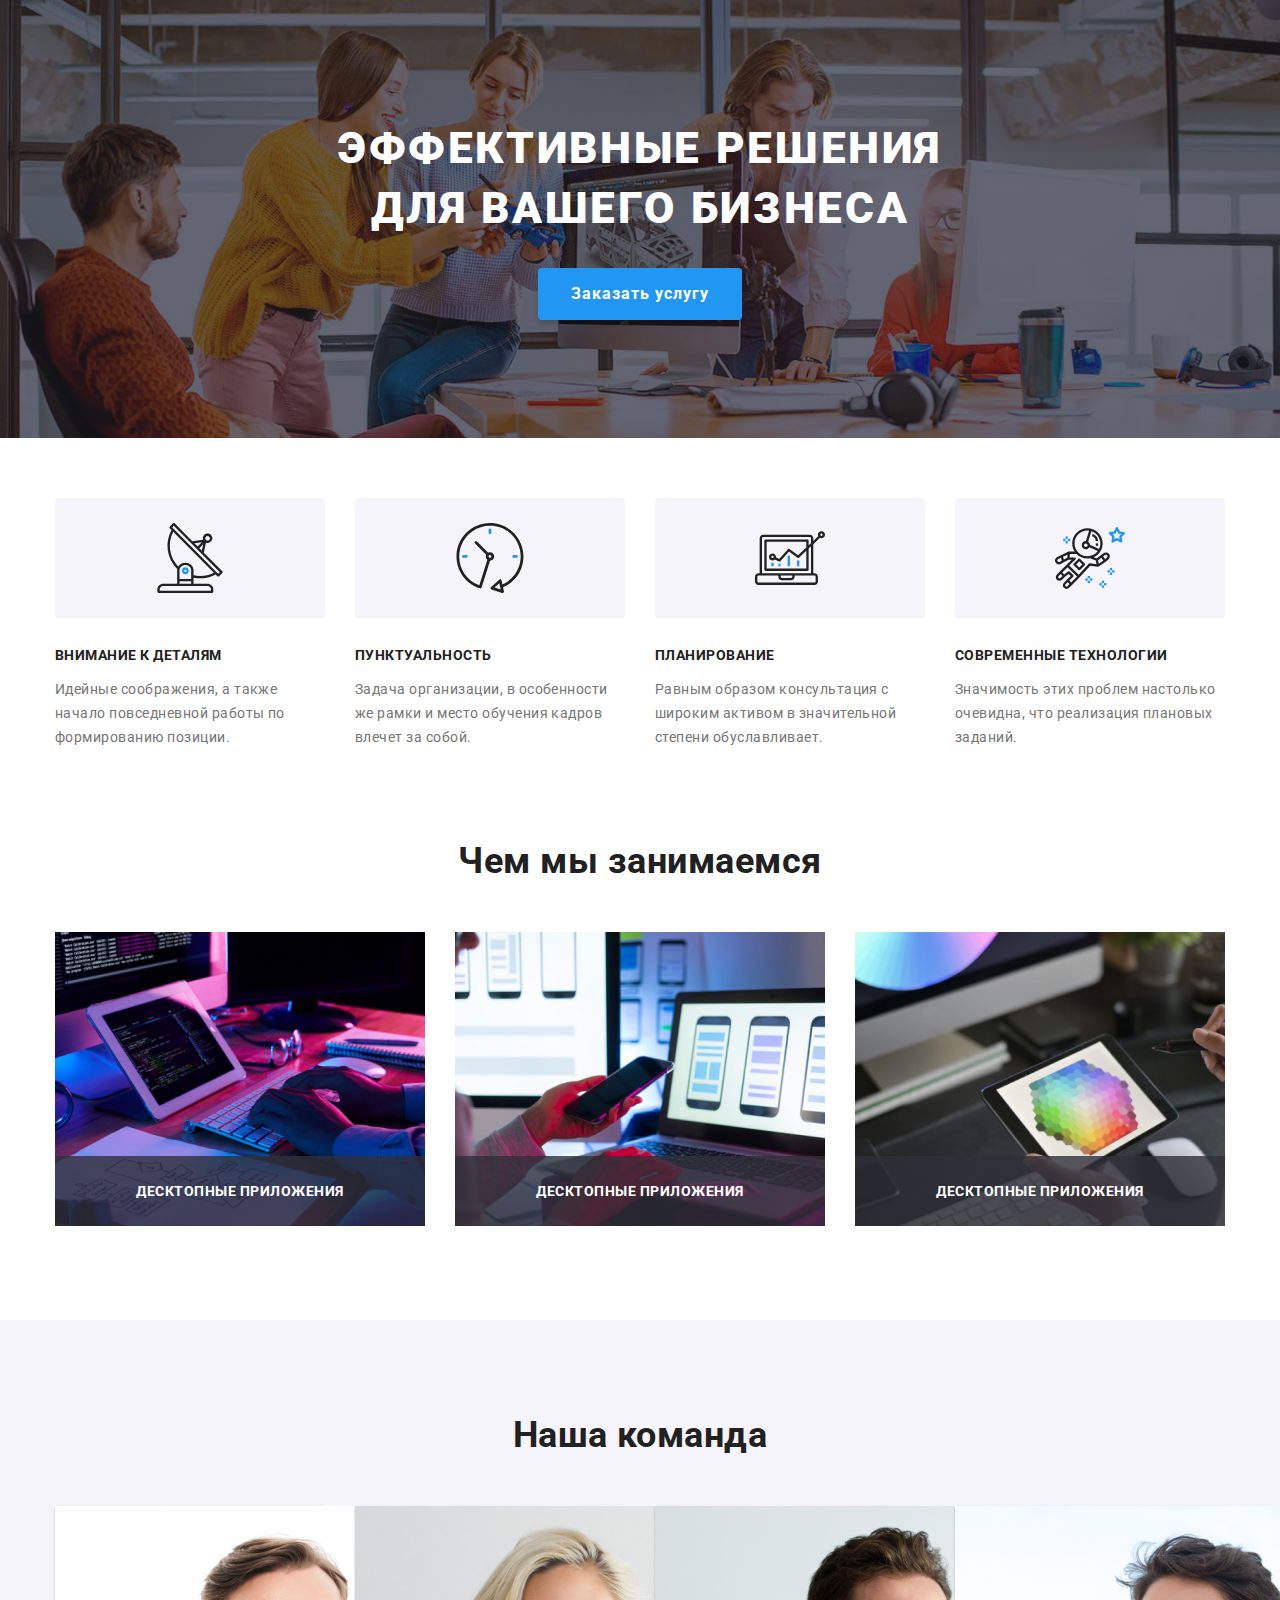
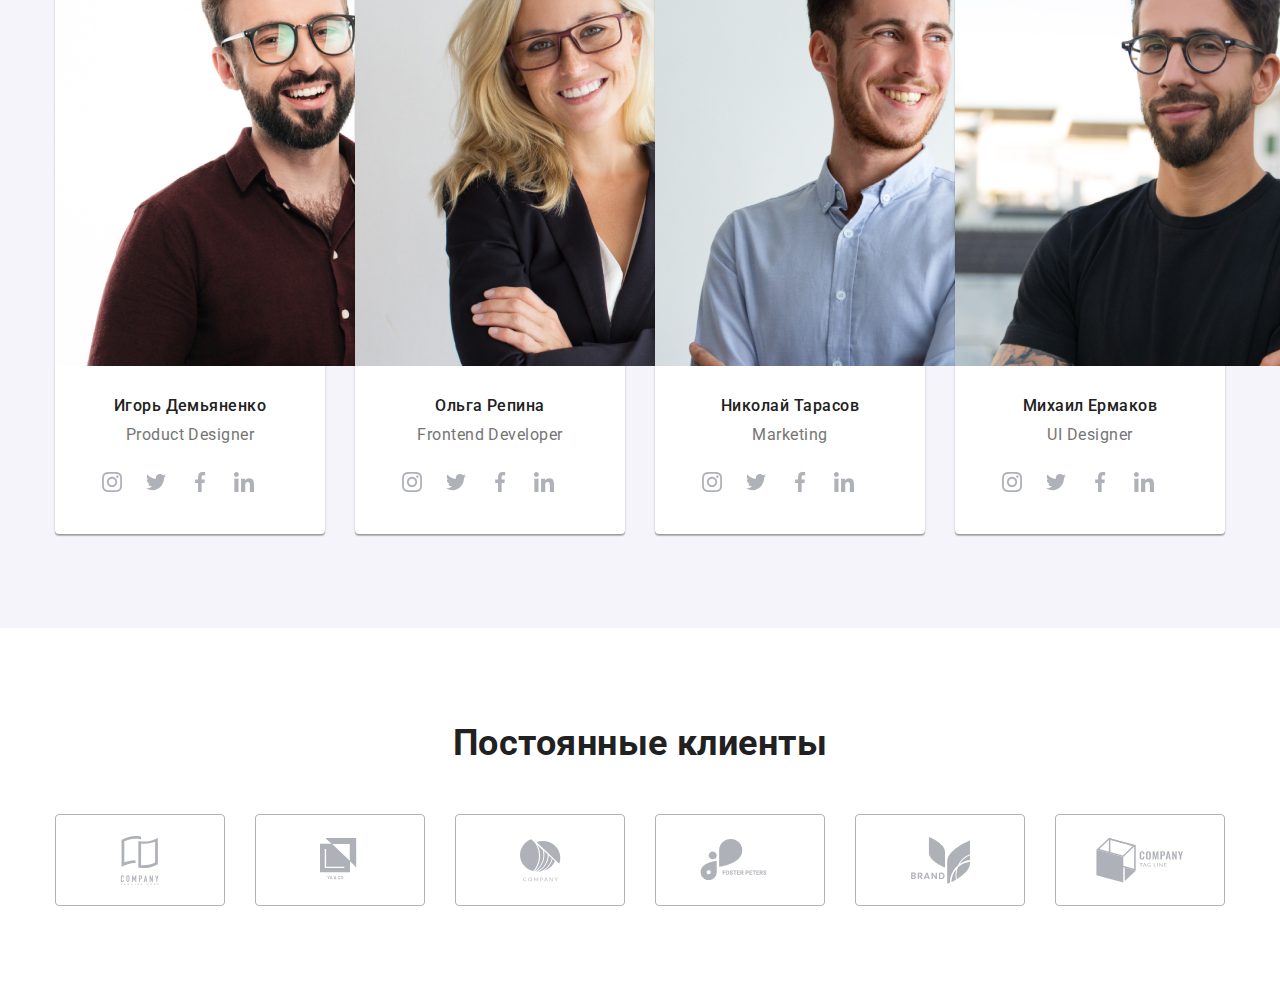
==== index.html @ 1f84ecd8 "дз 8 секции студии" ====
<!DOCTYPE html>
<html lang="ru">

<head>
    <meta charset="UTF-8">
    <meta name="viewport" content="width=device-width, initial-scale=1.0">
    <title>Document</title>
    <link href="https://fonts.googleapis.com/css2?family=Raleway:wght@700&family=Roboto:wght@400;500;700;900&display=swap" rel="stylesheet">
    <link rel="stylesheet" href="https://cdnjs.cloudflare.com/ajax/libs/modern-normalize/1.0.0/modern-normalize.min.css"> 
    <link rel="stylesheet" href="./css/main.min.css">
</head>

<body class="body">
    <!--шапка сайта-->
   <!-- <header class="page-header">
        <div class="container main-nav">
        <nav class="main-nav">
            <a class="link-logo" href="./index.html"> <span class="logo-web">Web</span>Studio
            </a>

            <ul class="site-nav list">
                <li class="navigation-list"> <a href="./index.html" class="current links-transition menu-link">Студия</a></li>
                <li class="navigation-list"> <a href="./portfolio.html" class="links-transition menu-link">Портфолио</a></li>
                <li class="navigation-list"> <a href="" class="links-transition menu-link">Контакты</a></li>
            </ul>
        </nav>

        <ul class="auth-nav list">
            <li class="list-contacts"> 
                <a class="link-auth-nav-svg links-transition" href="mailto:info@devstudio.com">
                    <svg class="auth-nav-svg">
                        <use href="./image/sprite.svg#icon-mail"></use>
                    </svg>
                    info@devstudio.com</a></li>
            <li class="list-contacts"> 
                <a class="link-auth-nav-svg links-transition" href="tel:+380961111111">
                    <svg class="auth-nav-svg">
                        <use href="./image/sprite.svg#icon-tel"></use>
                    </svg>
                    +38 096 111 11 11</a>
            </li>
        </ul>
        </div>
    </header>-->
    <main>
        <!--Герой-->
        <section class="hero">
            <div class="container">
            <h1 class="hero-title">Эффективные решения<br>для вашего бизнеса</h1>
            <button class="hero-button" type="button" data-modal-open>Заказать услугу</button>
            </div>
        </section>
        <!--Чем занимается компания-->
        <section class="section">
            <div class="container">
             <ul class="list benefits">
                <li class="list-box-first list-item-svg1">
                    <h3 class="section-title">Внимание к деталям</h3>
                    <p class="section-text">Идейные соображения, а также начало повседневной работы по формированию позиции.</p>
                </li>
                <li class="list-box-first list-item-clock2">
                    <h3 class="section-title">Пунктуальность</h3>
                    <p class="section-text">Задача организации, в особенности же рамки и место обучения кадров влечет за собой.</p>
                </li>
                <li class="list-box-first list-item-diagram3">
                    <h3 class="section-title">Планирование</h3>
                    <p class="section-text">Равным образом консультация с широким активом в значительной степени обуславливает.</p>
                </li>
                <li class="list-box-first list-item-astronaut4">
                    <h3 class="section-title">Современные технологии</h3>
                    <p class="section-text">Значимость этих проблем настолько очевидна, что реализация плановых заданий.</p>
                </li>
            </ul>
            </div>
        </section>
        <!--Сотрудники за работой-->
        <section class="section pading">
            <div class="container">
            <h2 class="section-main-title">Чем мы занимаемся</h2>
            <ul class="list images-work">
                <li class="list-box-secondary"> 
                    <div class="work-thumb">
                    <img src="./image/img1.png" alt="сотрудник работает за компьютером" width="370">
                    <div class="wraper-text-name"><p class="text-name">Десктопные приложения</p></div>
                    </div>
                </li>
                <li class="list-box-secondary"> 
                    <div class="work-thumb">
                    <img src="./image/img2.png" alt="сотрудник работает с контактами" width="370">
                    <div class="wraper-text-name"><p class="text-name">Десктопные приложения</p></div>
                    </div>
                </li>
                <li class="list-box-secondary"> 
                    <div class="work-thumb">
                    <img src="./image/img3.png" alt="сотрудник работает с цветовой палитрой" width="370">
                    <div class="wraper-text-name"><p class="text-name">Десктопные приложения</p></div>
                    </div>
                </li>
            </ul>
            </div>
        </section>
        <!--Команда компании-->
        <section class="section-team">
            <div class="container">
            <h2 class="section-main-title secondary-margin">Наша команда</h2>
            <ul class="list team-boxes">
                <li class="box team-items"> 
                    <picture class="picture">
                        <source srcset="./image/team/team1-mobile.jpg 1x, ./image/team/team1-mobile@2x.jpg 2x" media="(min-width:320px)">
                        <source srcset="./image/team/team1-tablet.jpg 1x, ./image/team/team1-tablet@2x.jpg 2x" media="(min-width:768px)">
                        <source srcset="./image/team/team1-desktop.jpg 1x, ./image/team/team1-desktop@2x.jpg 2x" media="(min-width:1200px)">
                    <img src="./image/img4.jpg" alt="фото Игоря Демьяненко">
                    </picture>
                    <div class="team-list-content-wrapper">
                    <h4 class="team-name">Игорь Демьяненко</h4>
                    <p class="section-text-profession">Product Designer</p>
                    <ul class=" list social-list">
                        <li class="social-list-item">
                            <a href="" class="social-list-link">
                                <svg class="social-list-svg">
                                    <use href="./image/sprite.svg#icon-instagram2"></use>>
                                </svg>
                            </a>
                        </li>
                        <li class="social-list-item">
                            <a href="" class="social-list-link">
                                <svg class="social-list-svg">
                                    <use href="./image/sprite.svg#icon-twitter1"></use>
                                </svg>
                            </a>
                        </li>
                        <li class="social-list-item">
                            <a href="" class="social-list-link">
                                <svg class="social-list-svg">
                                    <use href="./image/sprite.svg#icon-facebook1"></use>
                                </svg>
                            </a>
                        </li>
                        <li class="social-list-item">
                            <a href="" class="social-list-link">
                                <svg class="social-list-svg">
                                    <use href="./image/sprite.svg#icon-linkedin1"></use>
                                </svg>
                            </a>
                        </li>
                    </ul>
                    </div>
                </li>
                <li class="box team-items">
                    <picture class="picture">
                        <source srcset="./image/team/team2-mobile.jpg 1x, ./image/team/team2-mobile@2x.jpg 2x" media="(min-width:320px)">
                        <source srcset="./image/team/team2-tablet.jpg 1x, ./image/team/team2-tablet@2x.jpg 2x" media="(min-width:768px)">
                        <source srcset="./image/team/team2-desktop.jpg 1x, ./image/team/team2-desktop@2x.jpg 2x" media="(min-width:1200px)">
                    <img src="./image/img5.jpg" alt="фото Ольги Репиной">
                    </picture>
                    <div class="team-list-content-wrapper">
                    <h4 class="team-name">Ольга Репина</h4>
                    <p class="section-text-profession">Frontend Developer</p>
                    <ul class=" list social-list">
                        <li class="social-list-item">
                            <a href="" class="social-list-link">
                                <svg class="social-list-svg">
                                    <use href="./image/sprite.svg#icon-instagram2"></use>
                                </svg>
                            </a>
                        </li>
                        <li class="social-list-item">
                            <a href="" class="social-list-link">
                                <svg class="social-list-svg">
                                    <use href="./image/sprite.svg#icon-twitter1"></use>
                                </svg>
                            </a>
                        </li>
                        <li class="social-list-item">
                            <a href="" class="social-list-link">
                                <svg class="social-list-svg">
                                    <use href="./image/sprite.svg#icon-facebook1"></use>
                                </svg>
                            </a>
                        </li>
                        <li class="social-list-item">
                            <a href="" class="social-list-link">
                                <svg class="social-list-svg">
                                    <use href="./image/sprite.svg#icon-linkedin1"></use>
                                </svg>
                            </a>
                        </li>
                    </ul>
                    </div>
                </li>
                <li class="box team-items">
                    <picture class="picture">
                        <source srcset="./image/team/team3-mobile.jpg 1x, ./image/team/team3-mobile@2x.jpg 2x" media="(min-width:320px)">
                        <source srcset="./image/team/team3-tablet.jpg 1x, ./image/team/team3-tablet@2x.jpg 2x" media="(min-width:768px)">
                        <source srcset="./image/team/team3-desktop.jpg 1x, ./image/team/team3-desktop@2x.jpg 2x" media="(min-width:1200px)">
                    <img src="./image/img6.jpg" alt="фото Николая Тарасова">
                    </picture>
                    <div class="team-list-content-wrapper">
                    <h4 class="team-name">Николай Тарасов</h4>
                    <p class="section-text-profession">Marketing</p>
                    <ul class=" list social-list">
                        <li class="social-list-item">
                            <a href="" class="social-list-link">
                                <svg class="social-list-svg">
                                    <use href="./image/sprite.svg#icon-instagram2"></use>
                                </svg>
                            </a>
                        </li>
                        <li class="social-list-item">
                            <a href="" class="social-list-link">
                                <svg class="social-list-svg">
                                    <use href="./image/sprite.svg#icon-twitter1"></use>
                                </svg>
                            </a>
                        </li>
                        <li class="social-list-item">
                            <a href="" class="social-list-link">
                                <svg class="social-list-svg">
                                    <use href="./image/sprite.svg#icon-facebook1"></use>
                                </svg>
                            </a>
                        </li>
                        <li class="social-list-item">
                            <a href="" class="social-list-link">
                                <svg class="social-list-svg">
                                    <use href="./image/sprite.svg#icon-linkedin1"></use>
                                </svg>
                            </a>
                        </li>
                    </ul>
                    </div>
                </li>
                <li class="box team-items">
                    <picture class="picture">
                        <source srcset="./image/team/team4-mobile.jpg 1x, ./image/team/team4-mobile@2x.jpg 2x" media="(min-width:320px)">
                        <source srcset="./image/team/team4-tablet.jpg 1x, ./image/team/team4-tablet@2x.jpg 2x" media="(min-width:768px)">
                        <source srcset="./image/team/team4-desktop.jpg 1x, ./image/team/team4-desktop@2x.jpg 2x" media="(min-width:1200px)">
                    <img src="./image/img7.jpg" alt="фото Михаила Ермакова">
                    </picture>
                    <div class="team-list-content-wrapper">
                    <h4 class="team-name">Михаил Ермаков</h4>
                    <p class="section-text-profession">UI Designer</p>
                    <ul class=" list social-list">
                        <li class="social-list-item">
                            <a href="" class="social-list-link">
                                <svg class="social-list-svg">
                                    <use href="./image/sprite.svg#icon-instagram2"></use>
                                </svg>
                            </a>
                        </li>
                        <li class="social-list-item">
                            <a href="" class="social-list-link">
                                <svg class="social-list-svg">
                                    <use href="./image/sprite.svg#icon-twitter1"></use>
                                </svg>
                            </a>
                        </li>
                        <li class="social-list-item">
                            <a href="" class="social-list-link">
                                <svg class="social-list-svg">
                                    <use href="./image/sprite.svg#icon-facebook1"></use>
                                </svg>
                            </a>
                        </li>
                        <li class="social-list-item">
                            <a href="" class="social-list-link">
                                <svg class="social-list-svg">
                                    <use href="./image/sprite.svg#icon-linkedin1"></use>
                                </svg>
                            </a>
                        </li>
                    </ul>
                    </div>
                </li>
            </ul>
            </div>
        </section>
        <!--Секция клиенты-->
        <section class="section-clients">
            <div class="container">
                <h2 class="section-main-title third-margin">Постоянные клиенты</h2>
            <ul class="list clients-box">
                <li class="box clients-margin">
                    <a class=" list clients-link" href="">
                    <svg class="clients-list-icon" width="44" height="49">
                        <use href="./image/sprite.svg#icon-client1"></use>
                    </svg>
                    </a>
                </li>
                <li class="box clients-margin">
                    <a class="list clients-link" href="">
                    <svg class="clients-list-icon" width="40" height="52">
                        <use href="./image/sprite.svg#icon-client2"></use>
                    </svg>
                    </a>
                </li>
                <li class="box clients-margin">
                    <a class="list clients-link" href="">
                    <svg class="clients-list-icon" width="41" height="43">
                        <use href="./image/sprite.svg#icon-client3"></use>
                    </svg>
                    </a>
                </li>
                <li class="box clients-margin">
                    <a class="list clients-link" href="">
                    <svg class="clients-list-icon" width="80" height="42">
                        <use href="./image/sprite.svg#icon-client4"></use>
                    </svg>
                    </a>
                </li>
                <li class="box clients-margin">
                    <a class="list clients-link" href="">
                    <svg class="clients-list-icon" width="59" height="47">
                        <use href="./image/sprite.svg#icon-client5"></use>
                    </svg>
                    </a>
                </li>
                <li class="box clients-margin">
                    <a class="list clients-link" href="">
                    <svg class="clients-list-icon" width="88" height="45">
                        <use href="./image/sprite.svg#icon-client6"></use>
                    </svg>
                    </a>
                </li>
            </ul>
            </div>
        </section>
    </main>
    <!--Футер-->
   <!-- <footer class="page-footer">
        <div class=" container all-footer-container">
        <div class="box-adress-main">
        <a class="logo-footer" href="./index.html">
            <span class="logo-web">Web</span>Studio
        </a>
        <address class="adress-wraper">
            <ul class="adress-ul">
            <li class="adress-items"><a class="address" href="https://goo.gl/maps/zpj7TdcQ5fywLmtB6" target="_blank">г. Киев, пр-т Леси Украинки, 26</a></li>
            <li class="adress-items"><a class="address-auth" href="mailto:info@devstudio.com">info@devstudio.com</a></li>
            <li class="adress-items"><a class="address-auth" href="tel:+380961111111">+38 096 111 11 11</a></li>
            </ul>
        </address>
        </div>
        <div class="box-social-link">
            <p class="text-footer">присоединяйтесь</p>
            <ul class="list list-social-footer">
                <li class="list-item-footer">
                    <a href="" class="social-item-footer">
                    <svg class="social-svg-footer">
                        <use href="./image/sprite.svg#icon-instagram2"></use>
                    </svg>
                    </a>
                </li>
                <li class="list-item-footer">
                    <a href="" class="social-item-footer">
                        <svg class="social-svg-footer">
                            <use href="./image/sprite.svg#icon-twitter1"></use>
                        </svg>
                    </a>
                </li>
                <li class="list-item-footer">
                    <a href="" class="social-item-footer">
                        <svg class="social-svg-footer">
                            <use href="./image/sprite.svg#icon-facebook1"></use>
                        </svg>
                    </a>
                </li>
                <li class="list-item-footer">
                    <a href="" class="social-item-footer">
                        <svg class="social-svg-footer">
                            <use href="./image/sprite.svg#icon-linkedin1"></use>
                        </svg>
                    </a>
                </li>
            </ul>
        </div>
        <div class="box-mailing">
            <p class="text-mailing">Подпишитесь на рассылку</p>
            <form  class="mailing-btn-wraper" action="#">
                <label class="mailing-label">
                    <input type="mail" name="E-mail" class="mail-input-wraper" placeholder="E-mail">
                </label>
                <button type="submit" class="btn-for-mailing">Подписаться
                    <span class="position-svg-icon"><svg class="my-send-icon">
                        <use href="./image/sprite.svg#icon-icon-telegram"></use>
                    </svg>
                    </span>
                </button>
            </form>
        </div>
        </div>
    </footer>-->

    <!-- my backdrop-->

   <!-- <div class="backdrop is-hidden" data-modal>
        <div class="modal">
            <button type="button" class="modal-button-close" data-modal-close >
                <svg class="modal-button-svg" width="11" height="11">
                    <use href="./image/sprite.svg#icon-vector"></use>
                </svg></button>
        
        
            <p class="form-title">Оставьте свои данные, мы вам перезвоним</p>
            <form action="#" class="modal-form">
                <label class="modal-form-label">Имя
                    <span class="modal-icon-wraper">
                       <input type="text" name="user-name" class="modal-form-input"  minlength="2" required>
                       <svg class="modal-form-icon">
                            <use href="./image/sprite.svg#icon-man"></use>
                       </svg>
                    </span>
                </label>
                <label class="modal-form-label">Телефон
                    <span class="modal-icon-wraper">
                        <input type="tel" name="user-phone" class="modal-form-input" required>
                        <svg class="modal-form-icon">
                             <use href="./image/sprite.svg#icon-phone"></use>
                        </svg>
                    </span>
                </label>
                <label class="modal-form-label">Почта
                    <span class="modal-icon-wraper">
                        <input type="mail" name="user-mail" class="modal-form-input"  required>
                        <svg class="modal-form-icon">
                             <use href="./image/sprite.svg#icon-mail-box"></use>
                        </svg>
                </label>
                <label class="modal-form-label">Комментарий
                    <textarea name="user-message" class="modal-for-comment" placeholder="Введите текст"></textarea>
                    </label>
                    
                    <input class="modal-form-policy visually-hidden" type="checkbox" name="" value="policy-ok" id="agreement"></input>
                    
                    <label class="contact-form-policy-label" for="agreement">
                        Соглашаюсь с рассылкой и принимаю<a class="agreement-condition" href="">Условия договора</a>
                    </label>
                <button type="submit" class="modal-form-button">Отправить</button>
            </form>
        
        </div>
    </div>-->
    <script src="./js/modal.js"></script>
</body>

</html>
---- css/main.min.css ----
html{box-sizing:border-box}*,*::before,*::after{box-sizing:inherit}*::before,*::after{margin:0;padding:0}img{display:block}.body{color:var(--primary-text-color);background:var(--bg-primary);font-family:Roboto, sans-serif;font-weight:700;letter-spacing:0.03em;margin:0}input{font-family:inherit}.list{list-style:none;margin:0;padding:0}.container{width:100%;padding:0 15px}@media screen and (min-width: 480px){.container{max-width:480px;margin:0 auto}}@media screen and (min-width: 768px){.container{max-width:768px;padding:0 15px}}@media screen and (min-width: 1200px){.container{max-width:1200px;padding:0 15px}}:root{--primary-text-color: #212121;--secondary-text-color: #757575;--accent-color: #2196f3;--secondary-accent-color: #ffffff;--contacts-text-footer: rgba(255, 255, 255, 0.6);--bg-header: #ffffff;--bg-hero: #c4c4c4;--bg-footer: #2f303a;--bg-primary: #ffffff;--bg-secondary: #f5f4fa;--bg-box: #ffffff;--border-bottom: #ececec;--shadow: rgba(47, 48, 58, 0.4);--border-clients: #afb1b8;--logo-color: #afb1b8;--shadow-button-hero: 0px 4px 4px rgba(0, 0, 0, 0.15)}.visually-hidden{position:absolute !important;clip:rect(1px 1px 1px 1px);clip:rect(1px, 1px, 1px, 1px);padding:0 !important;border:0 !important;height:1px !important;width:1px !important;overflow:hidden}.link-logo{color:var(--primary-text-color);text-decoration:none;font-family:Raleway, sans-serif;font-size:26px;line-height:1.19;margin-right:93px;padding-top:24px;padding-bottom:25px;transition:color 250ms cubic-bezier(0.4, 0, 0.2, 1)}.link-logo:hover,.link-logo:focus{color:var(--accent-color)}.logo-web{color:var(--accent-color);font-family:Raleway, sans-serif;font-size:26px;line-height:1.19}.logo-web:hover,.logo-web:focus{color:var(--accent-color)}.logo-footer{color:var(--secondary-accent-color);text-decoration:none;font-family:Raleway, sans-serif;font-size:26px;line-height:1.19;margin-bottom:20px;transition:color 250ms cubic-bezier(0.4, 0, 0.2, 1)}.logo-footer:hover,.logo-footer:focus{color:var(--accent-color)}.page-header{text-decoration-color:none;background:var(--bg-header);border-bottom:1px solid var(--border-bottom);margin:0px;padding:0px}.main-nav{display:flex;align-items:center}.site-nav a{color:var(--primary-text-color);text-decoration:none;font-weight:500;font-size:14px;line-height:1.14;letter-spacing:0.02em;display:block;padding-top:32px;padding-bottom:32px}.navigation-list{margin-right:50px;padding:0px}.navigation-list:last-child{margin-right:0px}.links-transition{transition:color 250ms cubic-bezier(0.4, 0, 0.2, 1)}.menu-link{position:relative}.menu-link::after{content:"";display:block;width:100%;height:4px;border-radius:2px;background-color:var(--accent-color);position:absolute;left:0;bottom:0;opacity:0;transition:color 250ms cubic-bezier(0.4, 0, 0.2, 1)}.menu-link:hover::after{opacity:1;color:var(--accent-color)}.current::after{opacity:1;color:var(--accent-color)}.site-nav{display:flex}.site-nav a:hover,.site-nav a:focus{color:var(--accent-color)}.site-nav .current{color:var(--accent-color)}.auth-nav{display:flex;margin-left:auto}.auth-nav-svg{fill:var(--logo-color);width:16px;height:12px;margin-right:10px}.link-auth-nav-svg:hover svg,.link-auth-nav-svg:focus svg{fill:var(--accent-color)}.list-contacts{display:flex}.list-contacts:hover,.list-contacts:focus{fill:var(--accent-color)}.auth-nav .list-contacts+.list-contacts{margin-left:50px}.auth-nav a{color:var(--secondary-text-color);text-decoration:none;font-weight:500;font-size:14px;line-height:1.14;letter-spacing:0.02em;padding-top:32px;padding-bottom:32px}.auth-nav a:hover,.auth-nav a:focus{color:var(--accent-color)}.hero{padding-top:118px;padding-bottom:118px;background-color:var(--bg-hero);background-image:linear-gradient(to right, var(--shadow), var(--shadow)),url(../image/img-bg-mobile.jpg);background-position:x 0px y 60px;background-repeat:no-repeat;background-size:cover;text-align:center}.hero-title{color:var(--secondary-accent-color);font-weight:900;font-size:26px;line-height:1.615;text-align:center;letter-spacing:0.06em;text-transform:uppercase;margin-top:0;margin-bottom:30px}.hero-button{color:var(--secondary-accent-color);font-size:16px;font-weight:700;line-height:1.875;align-items:center;text-align:center;letter-spacing:0.06em;display:inline-block;text-align:center;padding:10px 32px;background-color:var(--accent-color);border-radius:4px;box-shadow:var(--shadow-button-hero);border:1px solid transparent;cursor:pointer;min-width:136px}@media screen and (min-device-pixel-ratio: 2) and (min-width: 320px), screen and (min-resolution: 192dpi) and (min-width: 320px), screen and (min-resolution: 2dppx) and (min-width: 320px){.hero{background-image:linear-gradient(to right, var(--shadow), var(--shadow)),url(../image/img-bg-mobile@2x.jpg)}}@media screen and (min-width: 768px){.hero{background-image:linear-gradient(to right, var(--shadow), var(--shadow)),url(../image/img-bg-tablet.jpg);background-position:x 0px y 80px}}@media screen and (min-device-pixel-ratio: 2) and (min-width: 768px), screen and (min-resolution: 192dpi) and (min-width: 768px), screen and (min-resolution: 2dppx) and (min-width: 768px){.hero{background-image:linear-gradient(to right, var(--shadow), var(--shadow)),url(../image/img-bg-tablet@2x.jpg)}}@media screen and (min-width: 1200px){.hero{background-image:linear-gradient(to right, var(--shadow), var(--shadow)),url(../image/img-bg-desktop.jpg)}.hero-title{font-size:44px;line-height:1.364}}@media screen and (min-device-pixel-ratio: 2) and (min-width: 1200px), screen and (min-resolution: 192dpi) and (min-width: 1200px), screen and (min-resolution: 2dppx) and (min-width: 1200px){.hero{background-image:linear-gradient(to right, var(--shadow), var(--shadow)),url(../image/img-bg-desktop@2x.jpg)}}.section{padding-top:60px;margin-bottom:0px}.section-title{font-size:14px;line-height:1.14;text-transform:uppercase;margin:0px 0px 10px 0px;padding:0px;align-items:center;text-align:center}.section-text{color:var(--secondary-text-color);font-weight:400;font-size:14px;line-height:1.71;margin-bottom:30px;padding:0px}.list-box-first{width:450px}.list-box-first::before{content:"";display:block;height:120px;background-color:var(--bg-secondary);background-size:70px 70px;background-repeat:no-repeat;background-position:center;border-radius:4px;margin-bottom:30px}.list-item-svg1::before{background-image:url(../image/svg1.svg)}.list-item-clock2::before{background-image:url(../image/clock2.svg)}.list-item-diagram3::before{background-image:url(../image/diagram3.svg)}.list-item-astronaut4::before{background-image:url(../image/astronaut4.svg)}@media screen and (min-width: 768px){.benefits{display:flex;flex-wrap:wrap}.section-title{text-align:left}.list-box-first{width:354px}.list-box-first:nth-child(even){margin-left:30px}}@media screen and (min-width: 1200px){.list-box-first{width:270px}.list-box-first+.list-box-first{margin-left:30px;padding:0px}}@media screen and (min-width: 320px) and (max-width: 767px){.section.pading{display:none}}@media screen and (min-width: 768px) and (max-width: 1199px){.section.pading{display:none}}.section-main-title{font-size:36px;line-height:1.17;text-align:center;margin-bottom:50px;margin-top:0px;padding:0px}.images-work{display:flex}.list-box-secondary+.list-box-secondary{margin:0px 0px 0px 30px;padding:0px}.pading{padding-bottom:94px}.work-thumb{position:relative}.wraper-text-name{width:370px;height:70px;background-color:rgba(47,48,58,0.8);position:absolute;display:flex;bottom:0;left:0}.text-name{display:flex;justify-content:center;align-items:center;font-style:normal;font-weight:700;font-size:14px;line-height:1.17;text-align:center;text-transform:uppercase;margin:auto;padding:0px;color:var(--secondary-accent-color)}.section-team{background:var(--bg-secondary);margin:0px;padding-top:60px;padding-bottom:60px}.secondary-margine{margin-top:0px;margin-bottom:0px}.section-main-title{margin-bottom:30px}.team-boxes{display:flex;flex-wrap:wrap}.team-items{width:450px;text-align:center;box-shadow:0px 1px 3px rgba(0,0,0,0.12),0px 1px 1px rgba(0,0,0,0.14),0px 2px 1px rgba(0,0,0,0.2);border-radius:0px 0px 4px 4px}.team-items+.team-items{margin-top:30px}.team-items:last-child{margin-top:60px}.team-name{font-weight:500;font-size:16px;line-height:1.19;margin-top:30px;margin-bottom:0px;padding:0px}.section-text-profession{color:var(--secondary-text-color);font-weight:400;font-size:16px;line-height:1.19;padding:0px;margin-top:10px;margin-bottom:16px}.social-list{display:flex;justify-content:center}.social-list-svg{fill:var(--logo-color);width:20px;height:20px;transition:fill 250ms cubic-bezier(0.4, 0, 0.2, 1)}.social-list-link{display:flex;justify-content:center;align-items:center;width:44px;height:44px;border-radius:50%}.team-list-content-wrapper{padding-left:122px;padding-right:122px;padding-bottom:24px}@media screen and (min-width: 768px){.team-items{width:354px}.team-items:nth-child(even){margin-left:30px}.team-items:nth-child(1),.team-items:nth-child(2){margin-top:0px}.team-items:nth-child(3),.team-items:nth-child(4){margin-top:30px}.team-list-content-wrapper{padding-left:74px;padding-right:74px;padding-bottom:24px}}@media screen and (min-width: 1200px){.section-team{padding-top:94px;padding-bottom:94px}.section-main-title{margin-bottom:50px}.team-items{width:270px}.team-items+.team-items{margin:0px 0px 0px 30px}.social-list-link{justify-content:space-between;align-items:center;transition:background-color 250ms cubic-bezier(0.4, 0, 0.2, 1)}.social-list-link:hover,.social-list-link:focus{background-color:var(--accent-color)}.social-list-link:hover svg,.social-list-link:focus svg{fill:var(--secondary-accent-color)}.team-list-content-wrapper{padding-left:32px;padding-right:32px;padding-bottom:30px}}.section-clients{margin:0px;padding-top:60px;padding-bottom:60px}.third-margin{margin:0px 0px 30px 0px}.clients-box{display:flex;flex-wrap:wrap;justify-content:center}.clients-link{display:flex;justify-content:center;align-items:center;width:208px;height:90px}.clients-link:hover svg,.clients-link:focus svg{fill:var(--accent-color)}.clients-list-icon{fill:var(--logo-color);transition:fill 250ms cubic-bezier(0.4, 0, 0.2, 1)}.clients-list-icon:hover,.clients-list-icon:focus{fill:var(--accent-color)}.clients-margin{border:1px solid var(--border-clients);border-radius:4px;transition:color 250ms cubic-bezier(0.4, 0, 0.2, 1)}.clients-margin:hover,.clients-margin:focus{border:1px solid var(--accent-color)}.clients-margin:nth-child(even){margin-left:29px}.clients-margin:nth-child(3),.clients-margin:nth-child(4),.clients-margin:nth-child(5),.clients-margin:nth-child(6){margin-top:30px}@media screen and (min-width: 768px){.clients-link{width:226px;height:90px}}.clients-margin{margin-left:30px}.clients-margin:nth-child(1),.clients-margin:nth-child(4){margin-left:0px}.clients-margin:nth-child(4),.clients-margin:nth-child(5),.clients-margin:nth-child(6){margin-top:30px}@media screen and (min-width: 1200px){.third-margin{margin:0px 0px 50px 0px}.section-clients{padding-top:94px;padding-bottom:94px}.clients-link{width:168px;flex-wrap:nowrap}.clients-margin+.clients-margin{margin:0px 0px 0px 30px}}.page-footer{background:var(--bg-footer);padding-top:60px;padding-bottom:60px}.adress-ul{list-style:none;text-decoration:none;margin-left:0px;padding-left:0px}.adress-items{margin-bottom:9px}.adress-items:last-child{margin-bottom:0px}.address{color:var(--secondary-accent-color);text-decoration:none;font-style:normal;font-weight:400;font-size:14px;line-height:1.71;margin:0px}.address-auth{color:var(--contacts-text-footer);text-decoration:none;font-style:normal;font-weight:400;font-size:14px;line-height:1.71}.text-footer{color:var(--secondary-accent-color);font-style:normal;font-weight:700;font-size:14px;line-height:1.17;text-transform:uppercase;margin:0px}.box-social-link{margin-left:50px;padding-top:10px}.list-social-footer{display:flex;justify-content:flex-start;align-items:center;margin-top:20px}.social-item-footer{display:flex;justify-content:center;align-items:center;width:44px;height:44px;border-radius:50%}.social-item-footer:hover,.social-item-footer:focus{fill:var(--accent-color)}.list-item-footer{justify-content:flex-start;align-items:center;border-radius:50%;margin-right:10px;width:44px;height:44px;background-color:rgba(255,255,255,0.1);transition:background-color 250ms cubic-bezier(0.4, 0, 0.2, 1)}.list-item-footer:last-child{margin-right:0px}.list-item-footer:hover,.list-item-footer:focus{background-color:var(--accent-color)}.social-svg-footer{fill:var(--secondary-accent-color);width:20px;height:20px;transition:fill 250ms cubic-bezier(0.4, 0, 0.2, 1)}.social-svg-footer:hover,.social-svg-footer:focus{fill:var(--secondary-accent-color)}.all-footer-container{display:flex}.footer-adress{padding-top:60px;padding-bottom:60px}.box-mailing{margin-left:93px}.mailing-btn-wraper{display:flex}.text-mailing{font-size:14px;line-height:1.14;letter-spacing:0.03em;text-transform:uppercase;color:var(--secondary-accent-color);margin-bottom:20px}.btn-for-mailing{display:flex;position:relative;width:200px;height:50px;background-color:var(--accent-color);font-family:Roboto, sans-serif;font-weight:700;font-size:16px;line-height:1.88;align-items:center;text-align:center;letter-spacing:0.06em;outline:none;color:var(--secondary-accent-color);border-radius:4px;margin-left:12px;padding:10px 62px 10px 29px}.mail-input-wraper{display:flex;width:358px;height:50px;border:1px solid rgba(255,255,255,0.3);border-radius:4px;background-color:var(--bg-footer);padding-left:16px;color:rgba(117,117,117,0.5)}.position-svg-icon{padding-left:10px;padding-top:13px;align-items:center;justify-content:center}.my-send-icon{width:24px;height:24px}.hidden-title{display:none}.button-list{display:flex;justify-content:center}.section-button{padding-top:94px;padding-bottom:50px}.switch-button{background:var(--bg-secondary);border-radius:4px;border:1px solid transparent;font-family:inherit;font-weight:500;font-size:16px;line-height:1.63;text-align:center;padding:6px 22px 6px 22px;cursor:pointer;transition:color 250ms cubic-bezier(0.4, 0, 0.2, 1),background-color 250ms cubic-bezier(0.4, 0, 0.2, 1)}.switch-button:hover,.switch-button:focus{background-color:var(--accent-color);color:var(--secondary-accent-color)}.list-our-button+.list-our-button{margin-left:8px}.all-portfolio-list{display:flex;flex-wrap:wrap}.box{background:var(--bg-box);margin:0px;padding:0px}.box a{margin:0px;padding:0px}.portfolio-card{width:370px;margin-right:30px;margin-bottom:30px;border:1px solid #eeeeee}.portfolio-card:hover{border:1px solid #eeeeee;box-shadow:0px 1px 1px rgba(0,0,0,0.12),0px 4px 4px rgba(0,0,0,0.06),1px 4px 6px rgba(0,0,0,0.16)}.portfolio-card:nth-child(3){margin-right:-30px}.portfolio-card:nth-child(6){margin-right:-30px}.portfolio-card:nth-child(9){margin-right:-30px}.portfolio-card:nth-last-child(-n+3){margin-bottom:0px}.section-cards{margin:0px;padding-top:0px;padding-bottom:94px}.portfolio-link{color:var(--primary-text-color);background:var(--bg-box);text-decoration:none;margin:0px;padding:0px}.portfolio-name{font-size:18px;line-height:2;letter-spacing:0.06em;margin:0px}.section-text-type{color:var(--secondary-text-color);font-weight:400;font-size:16px;line-height:1.89;margin-top:4px;margin-bottom:0px}.portfolio-padding{padding-top:20px;padding-bottom:20px;padding-left:24px;padding-right:24px}.image-thumb{position:relative;width:370px;height:294px;overflow:hidden}.image-thumb>.overlay{position:absolute;font-weight:400;font-size:18px;line-height:1.55;color:var(--bg-secondary);background-color:var(--accent-color);top:0;left:0;width:100%;height:100%;margin:0;padding:63px 24px;transform:translateY(100%);transition:250ms ease;opacity:0}.image-thumb:hover>.overlay{opacity:1;transform:translateY(0%)}.backdrop{width:100%;height:100%;background-color:rgba(0,0,0,0.2);position:fixed;top:0;left:0;transition:all 300ms linear}.modal{position:absolute;top:50%;left:50%;transform:translate(-50%, -50%);width:528px;min-height:581px;background:var(--secondary-accent-color);box-shadow:0px 1px 3px rgba(0,0,0,0.12),0px 1px 1px rgba(0,0,0,0.14),0px 2px 1px rgba(0,0,0,0.2);border-radius:4px}.modal-button-close{position:absolute;top:8px;right:8px;width:30px;height:30px;background:var(--bg-secondary);border:1px solid rgba(0,0,0,0.1);border-radius:50%;cursor:pointer}.modal-button-close:focus svg{fill:var(--accent-color)}.is-hidden{opacity:0;visibility:hidden;pointer-events:none}.form-title{font-family:Roboto, sans-serif;font-weight:bold;font-size:20px;line-height:1.15;text-align:center;letter-spacing:0.03em;padding:40px 40px 0px 40px;margin:0}.modal-form{display:flex;flex-direction:column;padding:12px 40px 40px 40px}.modal-form-label{font-family:Roboto, sans-serif;font-weight:400;font-size:12px;line-height:1.15;letter-spacing:0.01em;color:var(--secondary-text-color)}.modal-form-label+.modal-form-label{padding-top:10px}.modal-form-input{border:1px solid rgba(33,33,33,0.2);border-radius:4px;width:100%;height:40px;padding-left:42px}.modal-form-input:focus{outline:none;border-color:var(--accent-color)}.modal-form-input:focus+.modal-form-icon{fill:var(--accent-color)}.modal-for-comment{margin-top:4px}.modal-for-comment:focus{outline:none;border-color:var(--accent-color)}.modal-icon-wraper{position:relative;display:block;margin-top:4px}.modal-form-icon{display:block;width:12px;height:12px;position:absolute;top:50%;left:16px;transform:translate(-50%, -50%)}.my-checkmark{position:absolute;width:11px;height:8px;top:50%;left:7px;transform:translate(-50%, -50%);fill:var(--secondary-accent-color)}.modal-for-comment{border:1px solid rgba(33,33,33,0.2);border-radius:4px;width:100%;height:120px;resize:none;padding:12px 16px}.modal-for-comment::placeholder{font-family:Roboto, sans-serif;font-style:normal;font-weight:400;font-size:12px;line-height:1.17;letter-spacing:0.01em;color:rgba(117,117,117,0.5)}.contact-form-policy-label{position:relative;display:flex;align-items:center;margin-top:20px;margin-bottom:30px;justify-content:center;font-weight:400;font-size:14px;line-height:1.71;letter-spacing:0.03em;color:var(--secondary-text-color)}.contact-form-policy-label::before{content:"";display:block;width:16px;height:15px;border-radius:2px;margin-right:7px;background-image:url(../image/square.svg)}.modal-form-policy:checked+.contact-form-policy-label::before{background-color:var(--accent-color);background-image:url(../image/my-mark.svg);background-repeat:no-repeat;background-position:50% 50%}.agreement-condition{display:flex;color:var(--accent-color)}.modal-form-button{font-family:Roboto, sans-serif;font-weight:700;font-size:16px;line-height:1.89;display:flex;justify-content:center;align-items:center;text-align:center;letter-spacing:0.06em;color:var(--secondary-accent-color);background-color:var(--accent-color);padding:10px 55px 10px 56px;box-shadow:0px 4px 4px rgba(0,0,0,0.15);border-radius:4px;width:200px;height:50px;margin:auto}
/*# sourceMappingURL=main.min.css.map */
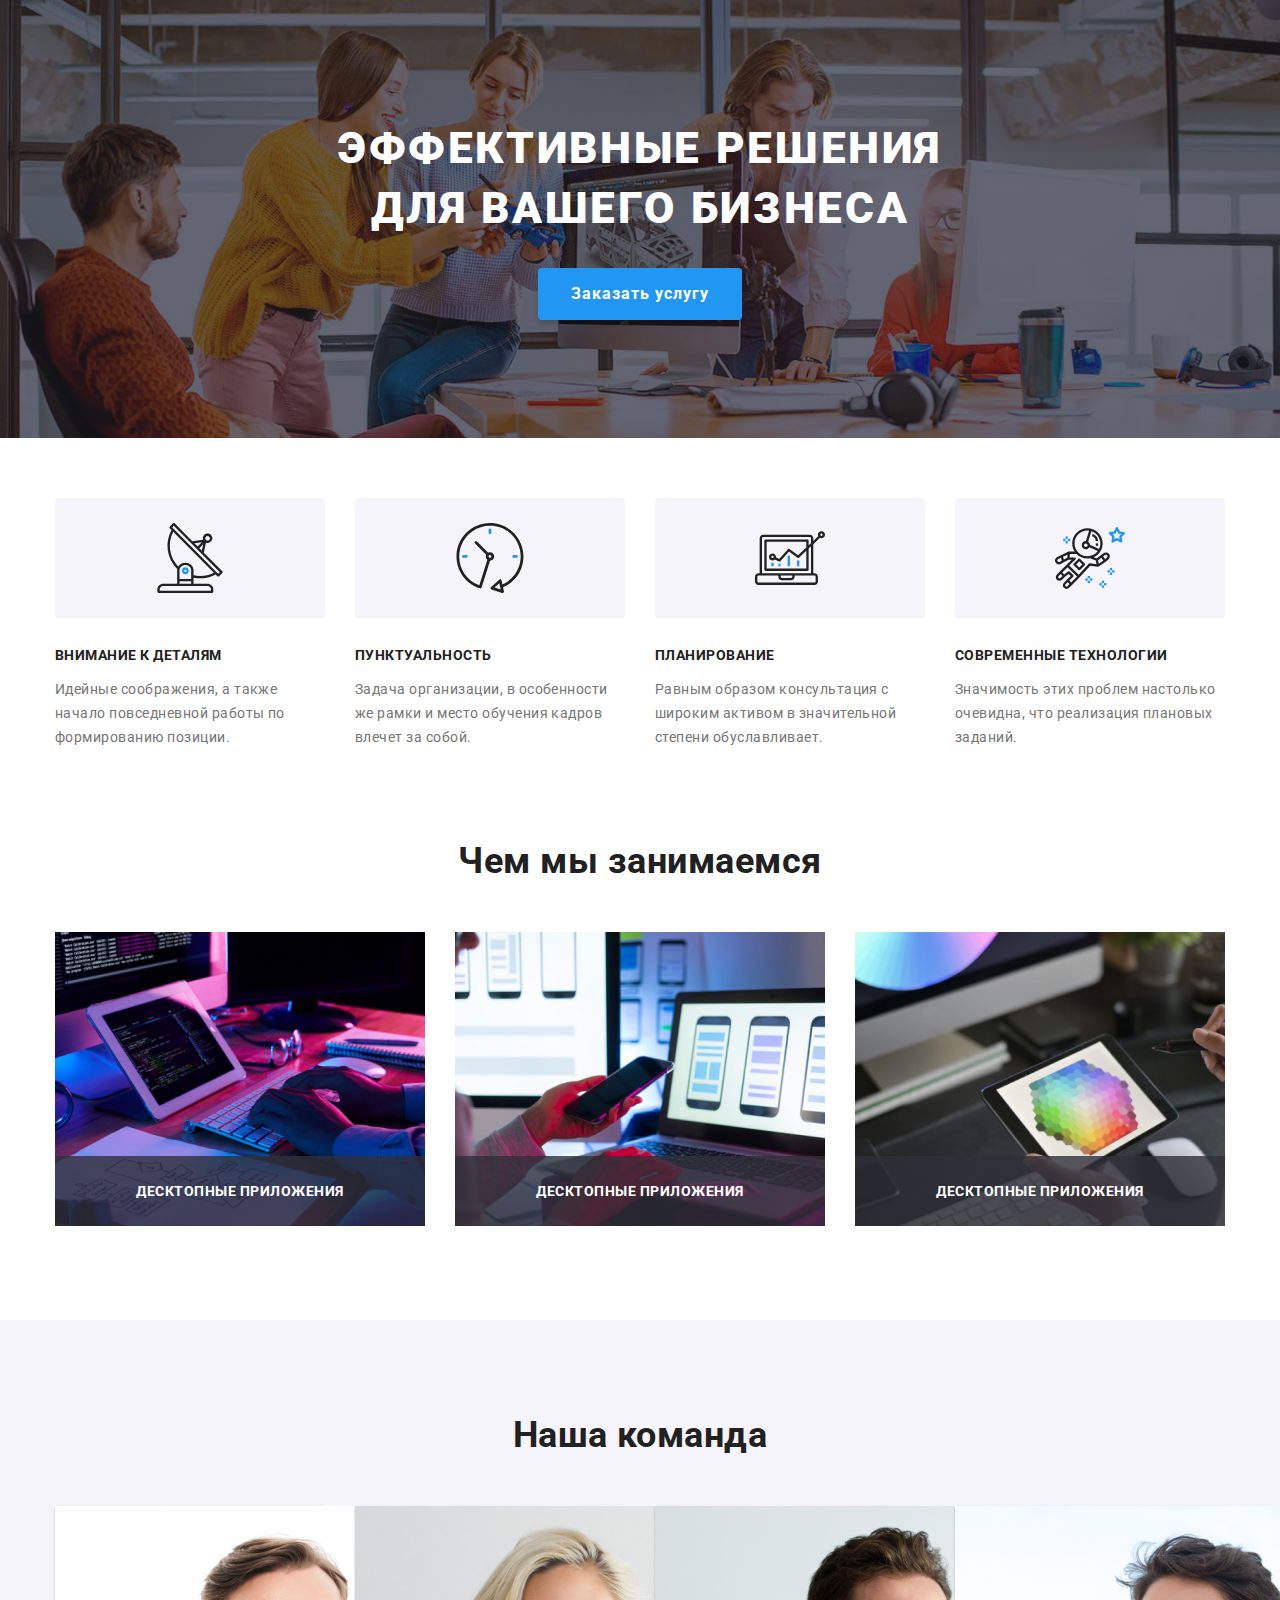
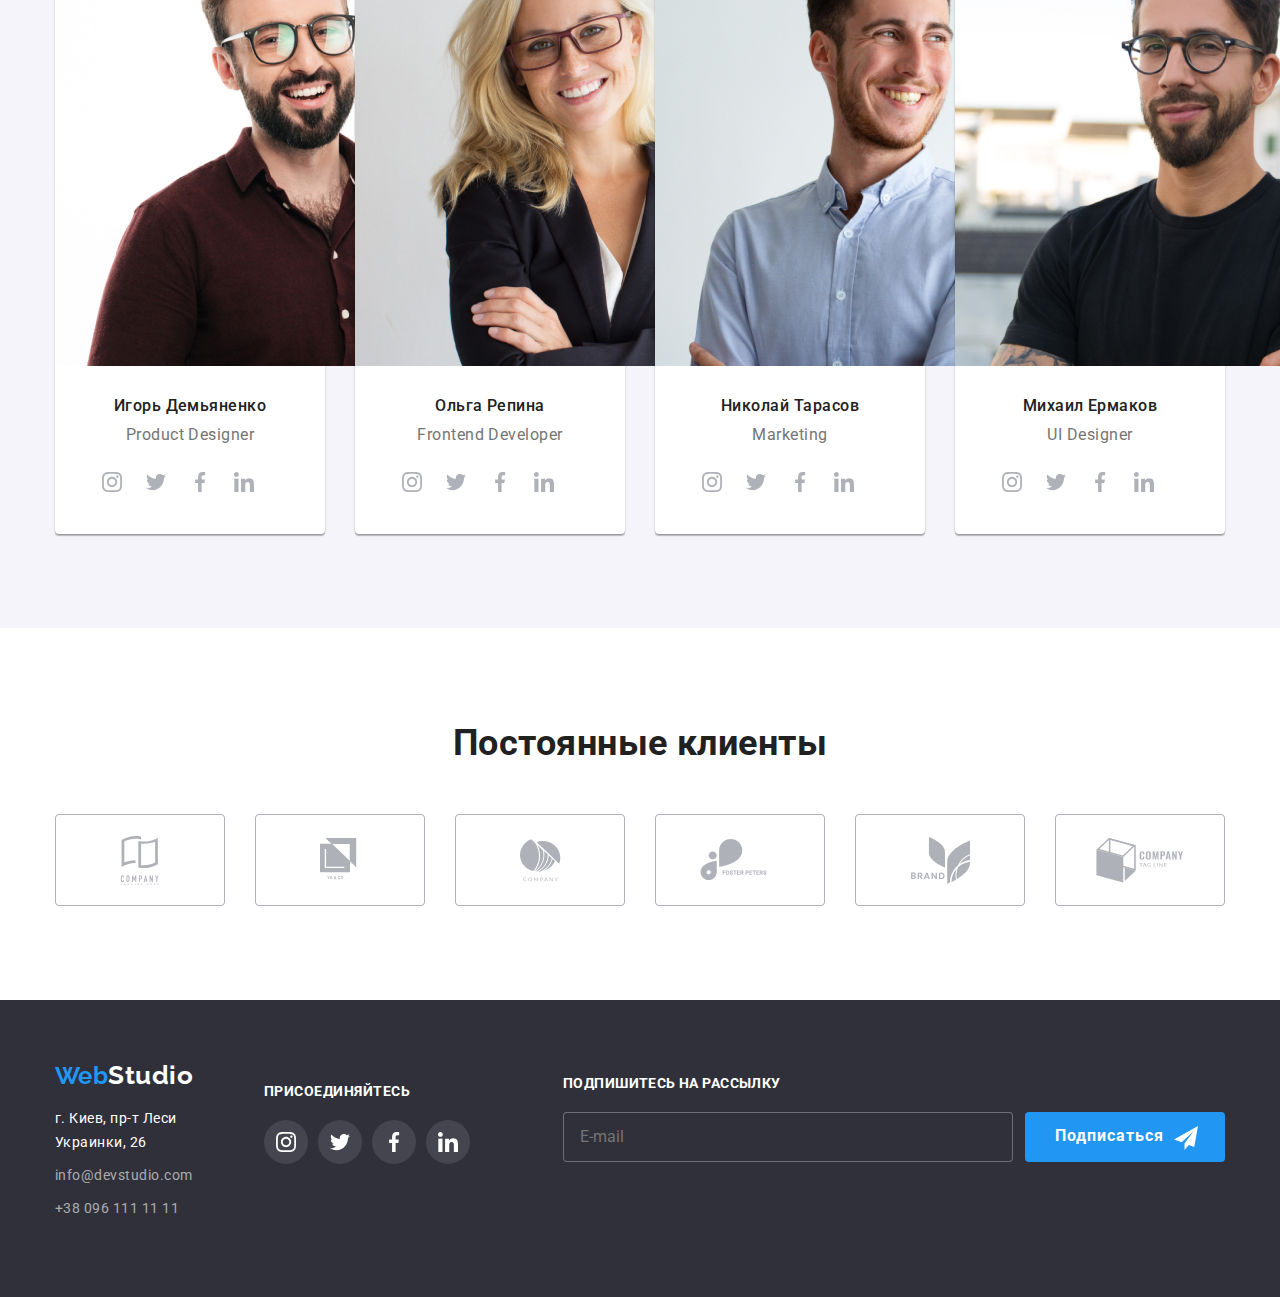
==== commit 221ef1ed: "оформлен футер" ====
--- a/index.html
+++ b/index.html
@@ -327,7 +327,7 @@
         </section>
     </main>
     <!--Футер-->
-   <!-- <footer class="page-footer">
+    <footer class="page-footer">
         <div class=" container all-footer-container">
         <div class="box-adress-main">
         <a class="logo-footer" href="./index.html">
@@ -389,7 +389,7 @@
             </form>
         </div>
         </div>
-    </footer>-->
+    </footer>
 
     <!-- my backdrop-->
 
--- a/css/main.min.css
+++ b/css/main.min.css
@@ -1,2 +1,2 @@
-html{box-sizing:border-box}*,*::before,*::after{box-sizing:inherit}*::before,*::after{margin:0;padding:0}img{display:block}.body{color:var(--primary-text-color);background:var(--bg-primary);font-family:Roboto, sans-serif;font-weight:700;letter-spacing:0.03em;margin:0}input{font-family:inherit}.list{list-style:none;margin:0;padding:0}.container{width:100%;padding:0 15px}@media screen and (min-width: 480px){.container{max-width:480px;margin:0 auto}}@media screen and (min-width: 768px){.container{max-width:768px;padding:0 15px}}@media screen and (min-width: 1200px){.container{max-width:1200px;padding:0 15px}}:root{--primary-text-color: #212121;--secondary-text-color: #757575;--accent-color: #2196f3;--secondary-accent-color: #ffffff;--contacts-text-footer: rgba(255, 255, 255, 0.6);--bg-header: #ffffff;--bg-hero: #c4c4c4;--bg-footer: #2f303a;--bg-primary: #ffffff;--bg-secondary: #f5f4fa;--bg-box: #ffffff;--border-bottom: #ececec;--shadow: rgba(47, 48, 58, 0.4);--border-clients: #afb1b8;--logo-color: #afb1b8;--shadow-button-hero: 0px 4px 4px rgba(0, 0, 0, 0.15)}.visually-hidden{position:absolute !important;clip:rect(1px 1px 1px 1px);clip:rect(1px, 1px, 1px, 1px);padding:0 !important;border:0 !important;height:1px !important;width:1px !important;overflow:hidden}.link-logo{color:var(--primary-text-color);text-decoration:none;font-family:Raleway, sans-serif;font-size:26px;line-height:1.19;margin-right:93px;padding-top:24px;padding-bottom:25px;transition:color 250ms cubic-bezier(0.4, 0, 0.2, 1)}.link-logo:hover,.link-logo:focus{color:var(--accent-color)}.logo-web{color:var(--accent-color);font-family:Raleway, sans-serif;font-size:26px;line-height:1.19}.logo-web:hover,.logo-web:focus{color:var(--accent-color)}.logo-footer{color:var(--secondary-accent-color);text-decoration:none;font-family:Raleway, sans-serif;font-size:26px;line-height:1.19;margin-bottom:20px;transition:color 250ms cubic-bezier(0.4, 0, 0.2, 1)}.logo-footer:hover,.logo-footer:focus{color:var(--accent-color)}.page-header{text-decoration-color:none;background:var(--bg-header);border-bottom:1px solid var(--border-bottom);margin:0px;padding:0px}.main-nav{display:flex;align-items:center}.site-nav a{color:var(--primary-text-color);text-decoration:none;font-weight:500;font-size:14px;line-height:1.14;letter-spacing:0.02em;display:block;padding-top:32px;padding-bottom:32px}.navigation-list{margin-right:50px;padding:0px}.navigation-list:last-child{margin-right:0px}.links-transition{transition:color 250ms cubic-bezier(0.4, 0, 0.2, 1)}.menu-link{position:relative}.menu-link::after{content:"";display:block;width:100%;height:4px;border-radius:2px;background-color:var(--accent-color);position:absolute;left:0;bottom:0;opacity:0;transition:color 250ms cubic-bezier(0.4, 0, 0.2, 1)}.menu-link:hover::after{opacity:1;color:var(--accent-color)}.current::after{opacity:1;color:var(--accent-color)}.site-nav{display:flex}.site-nav a:hover,.site-nav a:focus{color:var(--accent-color)}.site-nav .current{color:var(--accent-color)}.auth-nav{display:flex;margin-left:auto}.auth-nav-svg{fill:var(--logo-color);width:16px;height:12px;margin-right:10px}.link-auth-nav-svg:hover svg,.link-auth-nav-svg:focus svg{fill:var(--accent-color)}.list-contacts{display:flex}.list-contacts:hover,.list-contacts:focus{fill:var(--accent-color)}.auth-nav .list-contacts+.list-contacts{margin-left:50px}.auth-nav a{color:var(--secondary-text-color);text-decoration:none;font-weight:500;font-size:14px;line-height:1.14;letter-spacing:0.02em;padding-top:32px;padding-bottom:32px}.auth-nav a:hover,.auth-nav a:focus{color:var(--accent-color)}.hero{padding-top:118px;padding-bottom:118px;background-color:var(--bg-hero);background-image:linear-gradient(to right, var(--shadow), var(--shadow)),url(../image/img-bg-mobile.jpg);background-position:x 0px y 60px;background-repeat:no-repeat;background-size:cover;text-align:center}.hero-title{color:var(--secondary-accent-color);font-weight:900;font-size:26px;line-height:1.615;text-align:center;letter-spacing:0.06em;text-transform:uppercase;margin-top:0;margin-bottom:30px}.hero-button{color:var(--secondary-accent-color);font-size:16px;font-weight:700;line-height:1.875;align-items:center;text-align:center;letter-spacing:0.06em;display:inline-block;text-align:center;padding:10px 32px;background-color:var(--accent-color);border-radius:4px;box-shadow:var(--shadow-button-hero);border:1px solid transparent;cursor:pointer;min-width:136px}@media screen and (min-device-pixel-ratio: 2) and (min-width: 320px), screen and (min-resolution: 192dpi) and (min-width: 320px), screen and (min-resolution: 2dppx) and (min-width: 320px){.hero{background-image:linear-gradient(to right, var(--shadow), var(--shadow)),url(../image/img-bg-mobile@2x.jpg)}}@media screen and (min-width: 768px){.hero{background-image:linear-gradient(to right, var(--shadow), var(--shadow)),url(../image/img-bg-tablet.jpg);background-position:x 0px y 80px}}@media screen and (min-device-pixel-ratio: 2) and (min-width: 768px), screen and (min-resolution: 192dpi) and (min-width: 768px), screen and (min-resolution: 2dppx) and (min-width: 768px){.hero{background-image:linear-gradient(to right, var(--shadow), var(--shadow)),url(../image/img-bg-tablet@2x.jpg)}}@media screen and (min-width: 1200px){.hero{background-image:linear-gradient(to right, var(--shadow), var(--shadow)),url(../image/img-bg-desktop.jpg)}.hero-title{font-size:44px;line-height:1.364}}@media screen and (min-device-pixel-ratio: 2) and (min-width: 1200px), screen and (min-resolution: 192dpi) and (min-width: 1200px), screen and (min-resolution: 2dppx) and (min-width: 1200px){.hero{background-image:linear-gradient(to right, var(--shadow), var(--shadow)),url(../image/img-bg-desktop@2x.jpg)}}.section{padding-top:60px;margin-bottom:0px}.section-title{font-size:14px;line-height:1.14;text-transform:uppercase;margin:0px 0px 10px 0px;padding:0px;align-items:center;text-align:center}.section-text{color:var(--secondary-text-color);font-weight:400;font-size:14px;line-height:1.71;margin-bottom:30px;padding:0px}.list-box-first{width:450px}.list-box-first::before{content:"";display:block;height:120px;background-color:var(--bg-secondary);background-size:70px 70px;background-repeat:no-repeat;background-position:center;border-radius:4px;margin-bottom:30px}.list-item-svg1::before{background-image:url(../image/svg1.svg)}.list-item-clock2::before{background-image:url(../image/clock2.svg)}.list-item-diagram3::before{background-image:url(../image/diagram3.svg)}.list-item-astronaut4::before{background-image:url(../image/astronaut4.svg)}@media screen and (min-width: 768px){.benefits{display:flex;flex-wrap:wrap}.section-title{text-align:left}.list-box-first{width:354px}.list-box-first:nth-child(even){margin-left:30px}}@media screen and (min-width: 1200px){.list-box-first{width:270px}.list-box-first+.list-box-first{margin-left:30px;padding:0px}}@media screen and (min-width: 320px) and (max-width: 767px){.section.pading{display:none}}@media screen and (min-width: 768px) and (max-width: 1199px){.section.pading{display:none}}.section-main-title{font-size:36px;line-height:1.17;text-align:center;margin-bottom:50px;margin-top:0px;padding:0px}.images-work{display:flex}.list-box-secondary+.list-box-secondary{margin:0px 0px 0px 30px;padding:0px}.pading{padding-bottom:94px}.work-thumb{position:relative}.wraper-text-name{width:370px;height:70px;background-color:rgba(47,48,58,0.8);position:absolute;display:flex;bottom:0;left:0}.text-name{display:flex;justify-content:center;align-items:center;font-style:normal;font-weight:700;font-size:14px;line-height:1.17;text-align:center;text-transform:uppercase;margin:auto;padding:0px;color:var(--secondary-accent-color)}.section-team{background:var(--bg-secondary);margin:0px;padding-top:60px;padding-bottom:60px}.secondary-margine{margin-top:0px;margin-bottom:0px}.section-main-title{margin-bottom:30px}.team-boxes{display:flex;flex-wrap:wrap}.team-items{width:450px;text-align:center;box-shadow:0px 1px 3px rgba(0,0,0,0.12),0px 1px 1px rgba(0,0,0,0.14),0px 2px 1px rgba(0,0,0,0.2);border-radius:0px 0px 4px 4px}.team-items+.team-items{margin-top:30px}.team-items:last-child{margin-top:60px}.team-name{font-weight:500;font-size:16px;line-height:1.19;margin-top:30px;margin-bottom:0px;padding:0px}.section-text-profession{color:var(--secondary-text-color);font-weight:400;font-size:16px;line-height:1.19;padding:0px;margin-top:10px;margin-bottom:16px}.social-list{display:flex;justify-content:center}.social-list-svg{fill:var(--logo-color);width:20px;height:20px;transition:fill 250ms cubic-bezier(0.4, 0, 0.2, 1)}.social-list-link{display:flex;justify-content:center;align-items:center;width:44px;height:44px;border-radius:50%}.team-list-content-wrapper{padding-left:122px;padding-right:122px;padding-bottom:24px}@media screen and (min-width: 768px){.team-items{width:354px}.team-items:nth-child(even){margin-left:30px}.team-items:nth-child(1),.team-items:nth-child(2){margin-top:0px}.team-items:nth-child(3),.team-items:nth-child(4){margin-top:30px}.team-list-content-wrapper{padding-left:74px;padding-right:74px;padding-bottom:24px}}@media screen and (min-width: 1200px){.section-team{padding-top:94px;padding-bottom:94px}.section-main-title{margin-bottom:50px}.team-items{width:270px}.team-items+.team-items{margin:0px 0px 0px 30px}.social-list-link{justify-content:space-between;align-items:center;transition:background-color 250ms cubic-bezier(0.4, 0, 0.2, 1)}.social-list-link:hover,.social-list-link:focus{background-color:var(--accent-color)}.social-list-link:hover svg,.social-list-link:focus svg{fill:var(--secondary-accent-color)}.team-list-content-wrapper{padding-left:32px;padding-right:32px;padding-bottom:30px}}.section-clients{margin:0px;padding-top:60px;padding-bottom:60px}.third-margin{margin:0px 0px 30px 0px}.clients-box{display:flex;flex-wrap:wrap;justify-content:center}.clients-link{display:flex;justify-content:center;align-items:center;width:208px;height:90px}.clients-link:hover svg,.clients-link:focus svg{fill:var(--accent-color)}.clients-list-icon{fill:var(--logo-color);transition:fill 250ms cubic-bezier(0.4, 0, 0.2, 1)}.clients-list-icon:hover,.clients-list-icon:focus{fill:var(--accent-color)}.clients-margin{border:1px solid var(--border-clients);border-radius:4px;transition:color 250ms cubic-bezier(0.4, 0, 0.2, 1)}.clients-margin:hover,.clients-margin:focus{border:1px solid var(--accent-color)}.clients-margin:nth-child(even){margin-left:29px}.clients-margin:nth-child(3),.clients-margin:nth-child(4),.clients-margin:nth-child(5),.clients-margin:nth-child(6){margin-top:30px}@media screen and (min-width: 768px){.clients-link{width:226px;height:90px}}.clients-margin{margin-left:30px}.clients-margin:nth-child(1),.clients-margin:nth-child(4){margin-left:0px}.clients-margin:nth-child(4),.clients-margin:nth-child(5),.clients-margin:nth-child(6){margin-top:30px}@media screen and (min-width: 1200px){.third-margin{margin:0px 0px 50px 0px}.section-clients{padding-top:94px;padding-bottom:94px}.clients-link{width:168px;flex-wrap:nowrap}.clients-margin+.clients-margin{margin:0px 0px 0px 30px}}.page-footer{background:var(--bg-footer);padding-top:60px;padding-bottom:60px}.adress-ul{list-style:none;text-decoration:none;margin-left:0px;padding-left:0px}.adress-items{margin-bottom:9px}.adress-items:last-child{margin-bottom:0px}.address{color:var(--secondary-accent-color);text-decoration:none;font-style:normal;font-weight:400;font-size:14px;line-height:1.71;margin:0px}.address-auth{color:var(--contacts-text-footer);text-decoration:none;font-style:normal;font-weight:400;font-size:14px;line-height:1.71}.text-footer{color:var(--secondary-accent-color);font-style:normal;font-weight:700;font-size:14px;line-height:1.17;text-transform:uppercase;margin:0px}.box-social-link{margin-left:50px;padding-top:10px}.list-social-footer{display:flex;justify-content:flex-start;align-items:center;margin-top:20px}.social-item-footer{display:flex;justify-content:center;align-items:center;width:44px;height:44px;border-radius:50%}.social-item-footer:hover,.social-item-footer:focus{fill:var(--accent-color)}.list-item-footer{justify-content:flex-start;align-items:center;border-radius:50%;margin-right:10px;width:44px;height:44px;background-color:rgba(255,255,255,0.1);transition:background-color 250ms cubic-bezier(0.4, 0, 0.2, 1)}.list-item-footer:last-child{margin-right:0px}.list-item-footer:hover,.list-item-footer:focus{background-color:var(--accent-color)}.social-svg-footer{fill:var(--secondary-accent-color);width:20px;height:20px;transition:fill 250ms cubic-bezier(0.4, 0, 0.2, 1)}.social-svg-footer:hover,.social-svg-footer:focus{fill:var(--secondary-accent-color)}.all-footer-container{display:flex}.footer-adress{padding-top:60px;padding-bottom:60px}.box-mailing{margin-left:93px}.mailing-btn-wraper{display:flex}.text-mailing{font-size:14px;line-height:1.14;letter-spacing:0.03em;text-transform:uppercase;color:var(--secondary-accent-color);margin-bottom:20px}.btn-for-mailing{display:flex;position:relative;width:200px;height:50px;background-color:var(--accent-color);font-family:Roboto, sans-serif;font-weight:700;font-size:16px;line-height:1.88;align-items:center;text-align:center;letter-spacing:0.06em;outline:none;color:var(--secondary-accent-color);border-radius:4px;margin-left:12px;padding:10px 62px 10px 29px}.mail-input-wraper{display:flex;width:358px;height:50px;border:1px solid rgba(255,255,255,0.3);border-radius:4px;background-color:var(--bg-footer);padding-left:16px;color:rgba(117,117,117,0.5)}.position-svg-icon{padding-left:10px;padding-top:13px;align-items:center;justify-content:center}.my-send-icon{width:24px;height:24px}.hidden-title{display:none}.button-list{display:flex;justify-content:center}.section-button{padding-top:94px;padding-bottom:50px}.switch-button{background:var(--bg-secondary);border-radius:4px;border:1px solid transparent;font-family:inherit;font-weight:500;font-size:16px;line-height:1.63;text-align:center;padding:6px 22px 6px 22px;cursor:pointer;transition:color 250ms cubic-bezier(0.4, 0, 0.2, 1),background-color 250ms cubic-bezier(0.4, 0, 0.2, 1)}.switch-button:hover,.switch-button:focus{background-color:var(--accent-color);color:var(--secondary-accent-color)}.list-our-button+.list-our-button{margin-left:8px}.all-portfolio-list{display:flex;flex-wrap:wrap}.box{background:var(--bg-box);margin:0px;padding:0px}.box a{margin:0px;padding:0px}.portfolio-card{width:370px;margin-right:30px;margin-bottom:30px;border:1px solid #eeeeee}.portfolio-card:hover{border:1px solid #eeeeee;box-shadow:0px 1px 1px rgba(0,0,0,0.12),0px 4px 4px rgba(0,0,0,0.06),1px 4px 6px rgba(0,0,0,0.16)}.portfolio-card:nth-child(3){margin-right:-30px}.portfolio-card:nth-child(6){margin-right:-30px}.portfolio-card:nth-child(9){margin-right:-30px}.portfolio-card:nth-last-child(-n+3){margin-bottom:0px}.section-cards{margin:0px;padding-top:0px;padding-bottom:94px}.portfolio-link{color:var(--primary-text-color);background:var(--bg-box);text-decoration:none;margin:0px;padding:0px}.portfolio-name{font-size:18px;line-height:2;letter-spacing:0.06em;margin:0px}.section-text-type{color:var(--secondary-text-color);font-weight:400;font-size:16px;line-height:1.89;margin-top:4px;margin-bottom:0px}.portfolio-padding{padding-top:20px;padding-bottom:20px;padding-left:24px;padding-right:24px}.image-thumb{position:relative;width:370px;height:294px;overflow:hidden}.image-thumb>.overlay{position:absolute;font-weight:400;font-size:18px;line-height:1.55;color:var(--bg-secondary);background-color:var(--accent-color);top:0;left:0;width:100%;height:100%;margin:0;padding:63px 24px;transform:translateY(100%);transition:250ms ease;opacity:0}.image-thumb:hover>.overlay{opacity:1;transform:translateY(0%)}.backdrop{width:100%;height:100%;background-color:rgba(0,0,0,0.2);position:fixed;top:0;left:0;transition:all 300ms linear}.modal{position:absolute;top:50%;left:50%;transform:translate(-50%, -50%);width:528px;min-height:581px;background:var(--secondary-accent-color);box-shadow:0px 1px 3px rgba(0,0,0,0.12),0px 1px 1px rgba(0,0,0,0.14),0px 2px 1px rgba(0,0,0,0.2);border-radius:4px}.modal-button-close{position:absolute;top:8px;right:8px;width:30px;height:30px;background:var(--bg-secondary);border:1px solid rgba(0,0,0,0.1);border-radius:50%;cursor:pointer}.modal-button-close:focus svg{fill:var(--accent-color)}.is-hidden{opacity:0;visibility:hidden;pointer-events:none}.form-title{font-family:Roboto, sans-serif;font-weight:bold;font-size:20px;line-height:1.15;text-align:center;letter-spacing:0.03em;padding:40px 40px 0px 40px;margin:0}.modal-form{display:flex;flex-direction:column;padding:12px 40px 40px 40px}.modal-form-label{font-family:Roboto, sans-serif;font-weight:400;font-size:12px;line-height:1.15;letter-spacing:0.01em;color:var(--secondary-text-color)}.modal-form-label+.modal-form-label{padding-top:10px}.modal-form-input{border:1px solid rgba(33,33,33,0.2);border-radius:4px;width:100%;height:40px;padding-left:42px}.modal-form-input:focus{outline:none;border-color:var(--accent-color)}.modal-form-input:focus+.modal-form-icon{fill:var(--accent-color)}.modal-for-comment{margin-top:4px}.modal-for-comment:focus{outline:none;border-color:var(--accent-color)}.modal-icon-wraper{position:relative;display:block;margin-top:4px}.modal-form-icon{display:block;width:12px;height:12px;position:absolute;top:50%;left:16px;transform:translate(-50%, -50%)}.my-checkmark{position:absolute;width:11px;height:8px;top:50%;left:7px;transform:translate(-50%, -50%);fill:var(--secondary-accent-color)}.modal-for-comment{border:1px solid rgba(33,33,33,0.2);border-radius:4px;width:100%;height:120px;resize:none;padding:12px 16px}.modal-for-comment::placeholder{font-family:Roboto, sans-serif;font-style:normal;font-weight:400;font-size:12px;line-height:1.17;letter-spacing:0.01em;color:rgba(117,117,117,0.5)}.contact-form-policy-label{position:relative;display:flex;align-items:center;margin-top:20px;margin-bottom:30px;justify-content:center;font-weight:400;font-size:14px;line-height:1.71;letter-spacing:0.03em;color:var(--secondary-text-color)}.contact-form-policy-label::before{content:"";display:block;width:16px;height:15px;border-radius:2px;margin-right:7px;background-image:url(../image/square.svg)}.modal-form-policy:checked+.contact-form-policy-label::before{background-color:var(--accent-color);background-image:url(../image/my-mark.svg);background-repeat:no-repeat;background-position:50% 50%}.agreement-condition{display:flex;color:var(--accent-color)}.modal-form-button{font-family:Roboto, sans-serif;font-weight:700;font-size:16px;line-height:1.89;display:flex;justify-content:center;align-items:center;text-align:center;letter-spacing:0.06em;color:var(--secondary-accent-color);background-color:var(--accent-color);padding:10px 55px 10px 56px;box-shadow:0px 4px 4px rgba(0,0,0,0.15);border-radius:4px;width:200px;height:50px;margin:auto}
+html{box-sizing:border-box}*,*::before,*::after{box-sizing:inherit}*::before,*::after{margin:0;padding:0}img{display:block}.body{color:var(--primary-text-color);background:var(--bg-primary);font-family:Roboto, sans-serif;font-weight:700;letter-spacing:0.03em;margin:0}input{font-family:inherit}.list{list-style:none;margin:0;padding:0}.container{width:100%;padding:0 15px}@media screen and (min-width: 480px){.container{max-width:480px;margin:0 auto}}@media screen and (min-width: 768px){.container{max-width:768px;padding:0 15px}}@media screen and (min-width: 1200px){.container{max-width:1200px;padding:0 15px}}:root{--primary-text-color: #212121;--secondary-text-color: #757575;--accent-color: #2196f3;--secondary-accent-color: #ffffff;--contacts-text-footer: rgba(255, 255, 255, 0.6);--bg-header: #ffffff;--bg-hero: #c4c4c4;--bg-footer: #2f303a;--bg-primary: #ffffff;--bg-secondary: #f5f4fa;--bg-box: #ffffff;--border-bottom: #ececec;--shadow: rgba(47, 48, 58, 0.4);--border-clients: #afb1b8;--logo-color: #afb1b8;--shadow-button-hero: 0px 4px 4px rgba(0, 0, 0, 0.15)}.visually-hidden{position:absolute !important;clip:rect(1px 1px 1px 1px);clip:rect(1px, 1px, 1px, 1px);padding:0 !important;border:0 !important;height:1px !important;width:1px !important;overflow:hidden}.link-logo{color:var(--primary-text-color);text-decoration:none;font-family:Raleway, sans-serif;font-size:24px;line-height:1.167;margin-right:93px;padding-top:24px;padding-bottom:25px;transition:color 250ms cubic-bezier(0.4, 0, 0.2, 1)}.link-logo:hover,.link-logo:focus{color:var(--accent-color)}.logo-web{color:var(--accent-color);font-family:Raleway, sans-serif;font-size:24px;line-height:1.167}.logo-web:hover,.logo-web:focus{color:var(--accent-color)}@media screen and (min-width: 768px){.link-logo{font-size:26px;line-height:1.19}}.logo-footer{color:var(--secondary-accent-color);text-decoration:none;font-family:Raleway, sans-serif;font-size:24px;line-height:1.167;margin-bottom:20px;transition:color 250ms cubic-bezier(0.4, 0, 0.2, 1)}.logo-footer:hover,.logo-footer:focus{color:var(--accent-color)}@media screen and (min-width: 768px){.logo-footer{font-size:26px;line-height:1.19}}.page-header{text-decoration-color:none;background:var(--bg-header);border-bottom:1px solid var(--border-bottom);margin:0px;padding:0px}.main-nav{display:flex;align-items:center}.site-nav a{color:var(--primary-text-color);text-decoration:none;font-weight:500;font-size:14px;line-height:1.14;letter-spacing:0.02em;display:block;padding-top:32px;padding-bottom:32px}.navigation-list{margin-right:50px;padding:0px}.navigation-list:last-child{margin-right:0px}.links-transition{transition:color 250ms cubic-bezier(0.4, 0, 0.2, 1)}.menu-link{position:relative}.menu-link::after{content:"";display:block;width:100%;height:4px;border-radius:2px;background-color:var(--accent-color);position:absolute;left:0;bottom:0;opacity:0;transition:color 250ms cubic-bezier(0.4, 0, 0.2, 1)}.menu-link:hover::after{opacity:1;color:var(--accent-color)}.current::after{opacity:1;color:var(--accent-color)}.site-nav{display:flex}.site-nav a:hover,.site-nav a:focus{color:var(--accent-color)}.site-nav .current{color:var(--accent-color)}.auth-nav{display:flex;margin-left:auto}.auth-nav-svg{fill:var(--logo-color);width:16px;height:12px;margin-right:10px}.link-auth-nav-svg:hover svg,.link-auth-nav-svg:focus svg{fill:var(--accent-color)}.list-contacts{display:flex}.list-contacts:hover,.list-contacts:focus{fill:var(--accent-color)}.auth-nav .list-contacts+.list-contacts{margin-left:50px}.auth-nav a{color:var(--secondary-text-color);text-decoration:none;font-weight:500;font-size:14px;line-height:1.14;letter-spacing:0.02em;padding-top:32px;padding-bottom:32px}.auth-nav a:hover,.auth-nav a:focus{color:var(--accent-color)}.hero{padding-top:118px;padding-bottom:118px;background-color:var(--bg-hero);background-image:linear-gradient(to right, var(--shadow), var(--shadow)),url(../image/img-bg-mobile.jpg);background-position:x 0px y 60px;background-repeat:no-repeat;background-size:cover;text-align:center}.hero-title{color:var(--secondary-accent-color);font-weight:900;font-size:26px;line-height:1.615;text-align:center;letter-spacing:0.06em;text-transform:uppercase;margin-top:0;margin-bottom:30px}.hero-button{color:var(--secondary-accent-color);font-size:16px;font-weight:700;line-height:1.875;align-items:center;text-align:center;letter-spacing:0.06em;display:inline-block;text-align:center;padding:10px 32px;background-color:var(--accent-color);border-radius:4px;box-shadow:var(--shadow-button-hero);border:1px solid transparent;cursor:pointer;min-width:136px}@media screen and (min-device-pixel-ratio: 2) and (min-width: 320px), screen and (min-resolution: 192dpi) and (min-width: 320px), screen and (min-resolution: 2dppx) and (min-width: 320px){.hero{background-image:linear-gradient(to right, var(--shadow), var(--shadow)),url(../image/img-bg-mobile@2x.jpg)}}@media screen and (min-width: 768px){.hero{background-image:linear-gradient(to right, var(--shadow), var(--shadow)),url(../image/img-bg-tablet.jpg);background-position:x 0px y 80px}}@media screen and (min-device-pixel-ratio: 2) and (min-width: 768px), screen and (min-resolution: 192dpi) and (min-width: 768px), screen and (min-resolution: 2dppx) and (min-width: 768px){.hero{background-image:linear-gradient(to right, var(--shadow), var(--shadow)),url(../image/img-bg-tablet@2x.jpg)}}@media screen and (min-width: 1200px){.hero{background-image:linear-gradient(to right, var(--shadow), var(--shadow)),url(../image/img-bg-desktop.jpg)}.hero-title{font-size:44px;line-height:1.364}}@media screen and (min-device-pixel-ratio: 2) and (min-width: 1200px), screen and (min-resolution: 192dpi) and (min-width: 1200px), screen and (min-resolution: 2dppx) and (min-width: 1200px){.hero{background-image:linear-gradient(to right, var(--shadow), var(--shadow)),url(../image/img-bg-desktop@2x.jpg)}}.section{padding-top:60px;margin-bottom:0px}.section-title{font-size:14px;line-height:1.14;text-transform:uppercase;margin:0px 0px 10px 0px;padding:0px;align-items:center;text-align:center}.section-text{color:var(--secondary-text-color);font-weight:400;font-size:14px;line-height:1.71;margin-bottom:30px;padding:0px}.list-box-first{width:450px}.list-box-first::before{content:"";display:block;height:120px;background-color:var(--bg-secondary);background-size:70px 70px;background-repeat:no-repeat;background-position:center;border-radius:4px;margin-bottom:30px}.list-item-svg1::before{background-image:url(../image/svg1.svg)}.list-item-clock2::before{background-image:url(../image/clock2.svg)}.list-item-diagram3::before{background-image:url(../image/diagram3.svg)}.list-item-astronaut4::before{background-image:url(../image/astronaut4.svg)}@media screen and (min-width: 768px){.benefits{display:flex;flex-wrap:wrap}.section-title{text-align:left}.list-box-first{width:354px}.list-box-first:nth-child(even){margin-left:30px}}@media screen and (min-width: 1200px){.list-box-first{width:270px}.list-box-first+.list-box-first{margin-left:30px;padding:0px}}@media screen and (min-width: 320px) and (max-width: 767px){.section.pading{display:none}}@media screen and (min-width: 768px) and (max-width: 1199px){.section.pading{display:none}}.section-main-title{font-size:36px;line-height:1.17;text-align:center;margin-bottom:50px;margin-top:0px;padding:0px}.images-work{display:flex}.list-box-secondary+.list-box-secondary{margin:0px 0px 0px 30px;padding:0px}.pading{padding-bottom:94px}.work-thumb{position:relative}.wraper-text-name{width:370px;height:70px;background-color:rgba(47,48,58,0.8);position:absolute;display:flex;bottom:0;left:0}.text-name{display:flex;justify-content:center;align-items:center;font-style:normal;font-weight:700;font-size:14px;line-height:1.17;text-align:center;text-transform:uppercase;margin:auto;padding:0px;color:var(--secondary-accent-color)}.section-team{background:var(--bg-secondary);margin:0px;padding-top:60px;padding-bottom:60px}.secondary-margine{margin-top:0px;margin-bottom:0px}.section-main-title{margin-bottom:30px}.team-boxes{display:flex;flex-wrap:wrap}.team-items{text-align:center;box-shadow:0px 1px 3px rgba(0,0,0,0.12),0px 1px 1px rgba(0,0,0,0.14),0px 2px 1px rgba(0,0,0,0.2);border-radius:0px 0px 4px 4px}.team-items+.team-items{margin-top:30px}.team-name{font-weight:500;font-size:16px;line-height:1.19;margin-top:30px;margin-bottom:0px;padding:0px}.section-text-profession{color:var(--secondary-text-color);font-weight:400;font-size:16px;line-height:1.19;padding:0px;margin-top:10px;margin-bottom:16px}.social-list{display:flex;justify-content:center}.social-list-svg{fill:var(--logo-color);width:20px;height:20px;transition:fill 250ms cubic-bezier(0.4, 0, 0.2, 1)}.social-list-link{display:flex;justify-content:center;align-items:center;width:44px;height:44px;border-radius:50%}.team-list-content-wrapper{padding-left:122px;padding-right:122px;padding-bottom:24px}@media screen and (min-width: 768px){.team-items{width:354px}.team-items:nth-child(even){margin-left:30px}.team-items:nth-child(1),.team-items:nth-child(2){margin-top:0px}.team-items:nth-child(3),.team-items:nth-child(4){margin-top:30px}.team-list-content-wrapper{padding-left:74px;padding-right:74px;padding-bottom:24px}}@media screen and (min-width: 1200px){.section-team{padding-top:94px;padding-bottom:94px}.section-main-title{margin-bottom:50px}.team-items{width:270px}.team-items+.team-items{margin:0px 0px 0px 30px}.social-list-link{justify-content:space-between;align-items:center;transition:background-color 250ms cubic-bezier(0.4, 0, 0.2, 1)}.social-list-link:hover,.social-list-link:focus{background-color:var(--accent-color)}.social-list-link:hover svg,.social-list-link:focus svg{fill:var(--secondary-accent-color)}.team-list-content-wrapper{padding-left:32px;padding-right:32px;padding-bottom:30px}}.section-clients{margin:0px;padding-top:60px;padding-bottom:60px}.third-margin{margin:0px 0px 30px 0px}.clients-box{display:flex;flex-wrap:wrap;justify-content:center}.clients-link{display:flex;justify-content:center;align-items:center;width:208px;height:90px}.clients-link:hover svg,.clients-link:focus svg{fill:var(--accent-color)}.clients-list-icon{fill:var(--logo-color);transition:fill 250ms cubic-bezier(0.4, 0, 0.2, 1)}.clients-list-icon:hover,.clients-list-icon:focus{fill:var(--accent-color)}.clients-margin{border:1px solid var(--border-clients);border-radius:4px;transition:color 250ms cubic-bezier(0.4, 0, 0.2, 1)}.clients-margin:hover,.clients-margin:focus{border:1px solid var(--accent-color)}@media screen and (min-width: 320px) and (max-width: 480px){.clients-margin:nth-child(even){margin-left:29px}.clients-margin:nth-child(3),.clients-margin:nth-child(4),.clients-margin:nth-child(5),.clients-margin:nth-child(6){margin-top:30px}}@media screen and (min-width: 768px){.clients-link{width:226px;height:90px}}.clients-margin{margin-left:30px}.clients-margin:nth-child(1),.clients-margin:nth-child(4){margin-left:0px}.clients-margin:nth-child(4),.clients-margin:nth-child(5),.clients-margin:nth-child(6){margin-top:30px}@media screen and (min-width: 1200px){.third-margin{margin:0px 0px 50px 0px}.section-clients{padding-top:94px;padding-bottom:94px}.clients-link{width:168px;flex-wrap:nowrap}.clients-margin+.clients-margin{margin:0px 0px 0px 30px}}.page-footer{background:var(--bg-footer);padding-top:60px;padding-bottom:60px;text-align:center;align-items:center}.adress-ul{list-style:none;text-decoration:none;margin-left:0px;padding-left:0px}.adress-items{margin-bottom:8px}.adress-items:last-child{margin-bottom:0px}.address{color:var(--secondary-accent-color);text-decoration:none;font-style:normal;font-weight:400;font-size:14px;line-height:1.71;margin:0px}.address-auth{color:var(--contacts-text-footer);text-decoration:none;font-style:normal;font-weight:400;font-size:14px;line-height:1.71}.text-footer{color:var(--secondary-accent-color);font-style:normal;font-weight:700;font-size:14px;line-height:1.17;text-transform:uppercase;margin-top:60px}.all-footer-container{display:block;align-items:center}.list-social-footer{display:flex;justify-content:center;align-items:center;margin-top:20px}.social-item-footer{display:flex;justify-content:center;align-items:center;width:44px;height:44px;border-radius:50%}.list-item-footer{justify-content:flex-start;align-items:center;border-radius:50%;margin-right:10px;width:44px;height:44px;background-color:rgba(255,255,255,0.1);transition:background-color 250ms cubic-bezier(0.4, 0, 0.2, 1)}.list-item-footer:last-child{margin-right:0px}.social-svg-footer{fill:var(--secondary-accent-color);width:20px;height:20px;transition:fill 250ms cubic-bezier(0.4, 0, 0.2, 1)}.box-mailing{margin-left:0px}.mailing-btn-wraper{display:block}.text-mailing{font-size:14px;line-height:1.14;letter-spacing:0.03em;text-transform:uppercase;color:var(--secondary-accent-color);margin-top:60px;margin-bottom:20px}.btn-for-mailing{display:flex;position:relative;width:200px;height:50px;background-color:var(--accent-color);font-family:Roboto, sans-serif;font-weight:700;font-size:16px;line-height:1.88;align-items:center;text-align:center;letter-spacing:0.06em;color:var(--secondary-accent-color);border-radius:4px;border:1px solid transparent;padding:10px 62px 10px 29px;margin-top:20px;margin-left:130px}.mail-input-wraper{display:flex;width:100%;height:50px;border:1px solid rgba(255,255,255,0.3);border-radius:4px;background-color:var(--bg-footer);padding-left:16px;color:rgba(117,117,117,0.5)}.position-svg-icon{padding-left:10px;padding-top:13px;align-items:center;justify-content:center}.my-send-icon{width:24px;height:24px}@media screen and (min-width: 768px){.text-footer{margin-top:0px}.mail-input-wraper{width:450px}.all-footer-container{display:flex;flex-wrap:wrap;justify-content:space-around}.box-social-link{margin-bottom:60px}}@media screen and (min-width: 1200px){.page-footer{text-align:start}.adress-items{margin-bottom:9px}.text-footer{margin:0}.box-social-link{margin-left:50px;padding-top:10px}.list-social-footer{justify-content:flex-start;margin-top:20px}.social-item-footer:hover,.social-item-footer:focus{fill:var(--accent-color)}.list-item-footer:hover,.list-item-footer:focus{background-color:var(--accent-color)}.social-svg-footer:hover,.social-svg-footer:focus{fill:var(--secondary-accent-color)}.all-footer-container{flex-wrap:nowrap}.footer-adress{padding-top:60px;padding-bottom:60px}.box-mailing{margin-left:93px;margin-bottom:60px}.mailing-btn-wraper{display:flex}.text-mailing{margin-top:0px}.btn-for-mailing{margin-left:12px;margin-top:0px}}.hidden-title{display:none}.button-list{display:flex;justify-content:center}.section-button{padding-top:94px;padding-bottom:50px}.switch-button{background:var(--bg-secondary);border-radius:4px;border:1px solid transparent;font-family:inherit;font-weight:500;font-size:16px;line-height:1.63;text-align:center;padding:6px 22px 6px 22px;cursor:pointer;transition:color 250ms cubic-bezier(0.4, 0, 0.2, 1),background-color 250ms cubic-bezier(0.4, 0, 0.2, 1)}.switch-button:hover,.switch-button:focus{background-color:var(--accent-color);color:var(--secondary-accent-color)}.list-our-button+.list-our-button{margin-left:8px}.all-portfolio-list{display:flex;flex-wrap:wrap}.box{background:var(--bg-box);margin:0px;padding:0px}.box a{margin:0px;padding:0px}.portfolio-card{width:370px;margin-right:30px;margin-bottom:30px;border:1px solid #eeeeee}.portfolio-card:hover{border:1px solid #eeeeee;box-shadow:0px 1px 1px rgba(0,0,0,0.12),0px 4px 4px rgba(0,0,0,0.06),1px 4px 6px rgba(0,0,0,0.16)}.portfolio-card:nth-child(3){margin-right:-30px}.portfolio-card:nth-child(6){margin-right:-30px}.portfolio-card:nth-child(9){margin-right:-30px}.portfolio-card:nth-last-child(-n+3){margin-bottom:0px}.section-cards{margin:0px;padding-top:0px;padding-bottom:94px}.portfolio-link{color:var(--primary-text-color);background:var(--bg-box);text-decoration:none;margin:0px;padding:0px}.portfolio-name{font-size:18px;line-height:2;letter-spacing:0.06em;margin:0px}.section-text-type{color:var(--secondary-text-color);font-weight:400;font-size:16px;line-height:1.89;margin-top:4px;margin-bottom:0px}.portfolio-padding{padding-top:20px;padding-bottom:20px;padding-left:24px;padding-right:24px}.image-thumb{position:relative;width:370px;height:294px;overflow:hidden}.image-thumb>.overlay{position:absolute;font-weight:400;font-size:18px;line-height:1.55;color:var(--bg-secondary);background-color:var(--accent-color);top:0;left:0;width:100%;height:100%;margin:0;padding:63px 24px;transform:translateY(100%);transition:250ms ease;opacity:0}.image-thumb:hover>.overlay{opacity:1;transform:translateY(0%)}.backdrop{width:100%;height:100%;background-color:rgba(0,0,0,0.2);position:fixed;top:0;left:0;transition:all 300ms linear}.modal{position:absolute;top:50%;left:50%;transform:translate(-50%, -50%);width:528px;min-height:581px;background:var(--secondary-accent-color);box-shadow:0px 1px 3px rgba(0,0,0,0.12),0px 1px 1px rgba(0,0,0,0.14),0px 2px 1px rgba(0,0,0,0.2);border-radius:4px}.modal-button-close{position:absolute;top:8px;right:8px;width:30px;height:30px;background:var(--bg-secondary);border:1px solid rgba(0,0,0,0.1);border-radius:50%;cursor:pointer}.modal-button-close:focus svg{fill:var(--accent-color)}.is-hidden{opacity:0;visibility:hidden;pointer-events:none}.form-title{font-family:Roboto, sans-serif;font-weight:bold;font-size:20px;line-height:1.15;text-align:center;letter-spacing:0.03em;padding:40px 40px 0px 40px;margin:0}.modal-form{display:flex;flex-direction:column;padding:12px 40px 40px 40px}.modal-form-label{font-family:Roboto, sans-serif;font-weight:400;font-size:12px;line-height:1.15;letter-spacing:0.01em;color:var(--secondary-text-color)}.modal-form-label+.modal-form-label{padding-top:10px}.modal-form-input{border:1px solid rgba(33,33,33,0.2);border-radius:4px;width:100%;height:40px;padding-left:42px}.modal-form-input:focus{outline:none;border-color:var(--accent-color)}.modal-form-input:focus+.modal-form-icon{fill:var(--accent-color)}.modal-for-comment{margin-top:4px}.modal-for-comment:focus{outline:none;border-color:var(--accent-color)}.modal-icon-wraper{position:relative;display:block;margin-top:4px}.modal-form-icon{display:block;width:12px;height:12px;position:absolute;top:50%;left:16px;transform:translate(-50%, -50%)}.my-checkmark{position:absolute;width:11px;height:8px;top:50%;left:7px;transform:translate(-50%, -50%);fill:var(--secondary-accent-color)}.modal-for-comment{border:1px solid rgba(33,33,33,0.2);border-radius:4px;width:100%;height:120px;resize:none;padding:12px 16px}.modal-for-comment::placeholder{font-family:Roboto, sans-serif;font-style:normal;font-weight:400;font-size:12px;line-height:1.17;letter-spacing:0.01em;color:rgba(117,117,117,0.5)}.contact-form-policy-label{position:relative;display:flex;align-items:center;margin-top:20px;margin-bottom:30px;justify-content:center;font-weight:400;font-size:14px;line-height:1.71;letter-spacing:0.03em;color:var(--secondary-text-color)}.contact-form-policy-label::before{content:"";display:block;width:16px;height:15px;border-radius:2px;margin-right:7px;background-image:url(../image/square.svg)}.modal-form-policy:checked+.contact-form-policy-label::before{background-color:var(--accent-color);background-image:url(../image/my-mark.svg);background-repeat:no-repeat;background-position:50% 50%}.agreement-condition{display:flex;color:var(--accent-color)}.modal-form-button{font-family:Roboto, sans-serif;font-weight:700;font-size:16px;line-height:1.89;display:flex;justify-content:center;align-items:center;text-align:center;letter-spacing:0.06em;color:var(--secondary-accent-color);background-color:var(--accent-color);padding:10px 55px 10px 56px;box-shadow:0px 4px 4px rgba(0,0,0,0.15);border-radius:4px;width:200px;height:50px;margin:auto}
 /*# sourceMappingURL=main.min.css.map */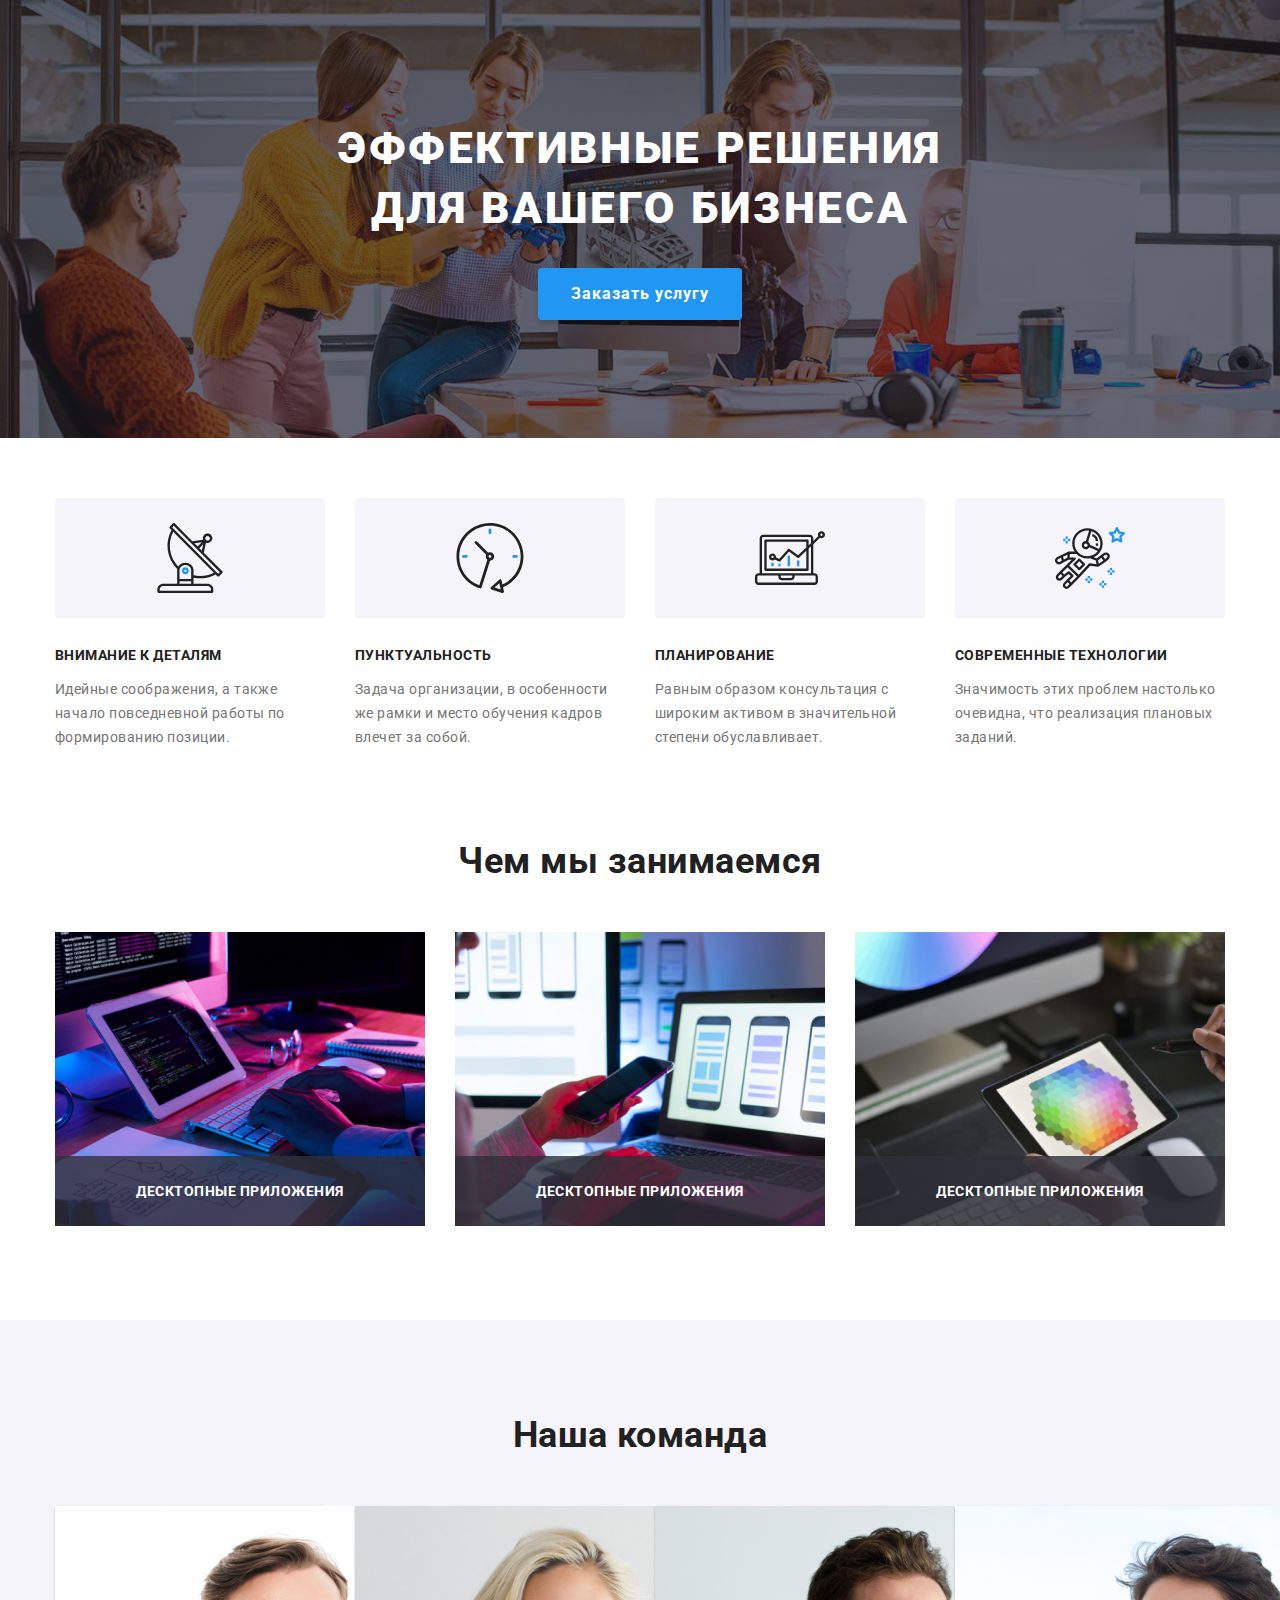
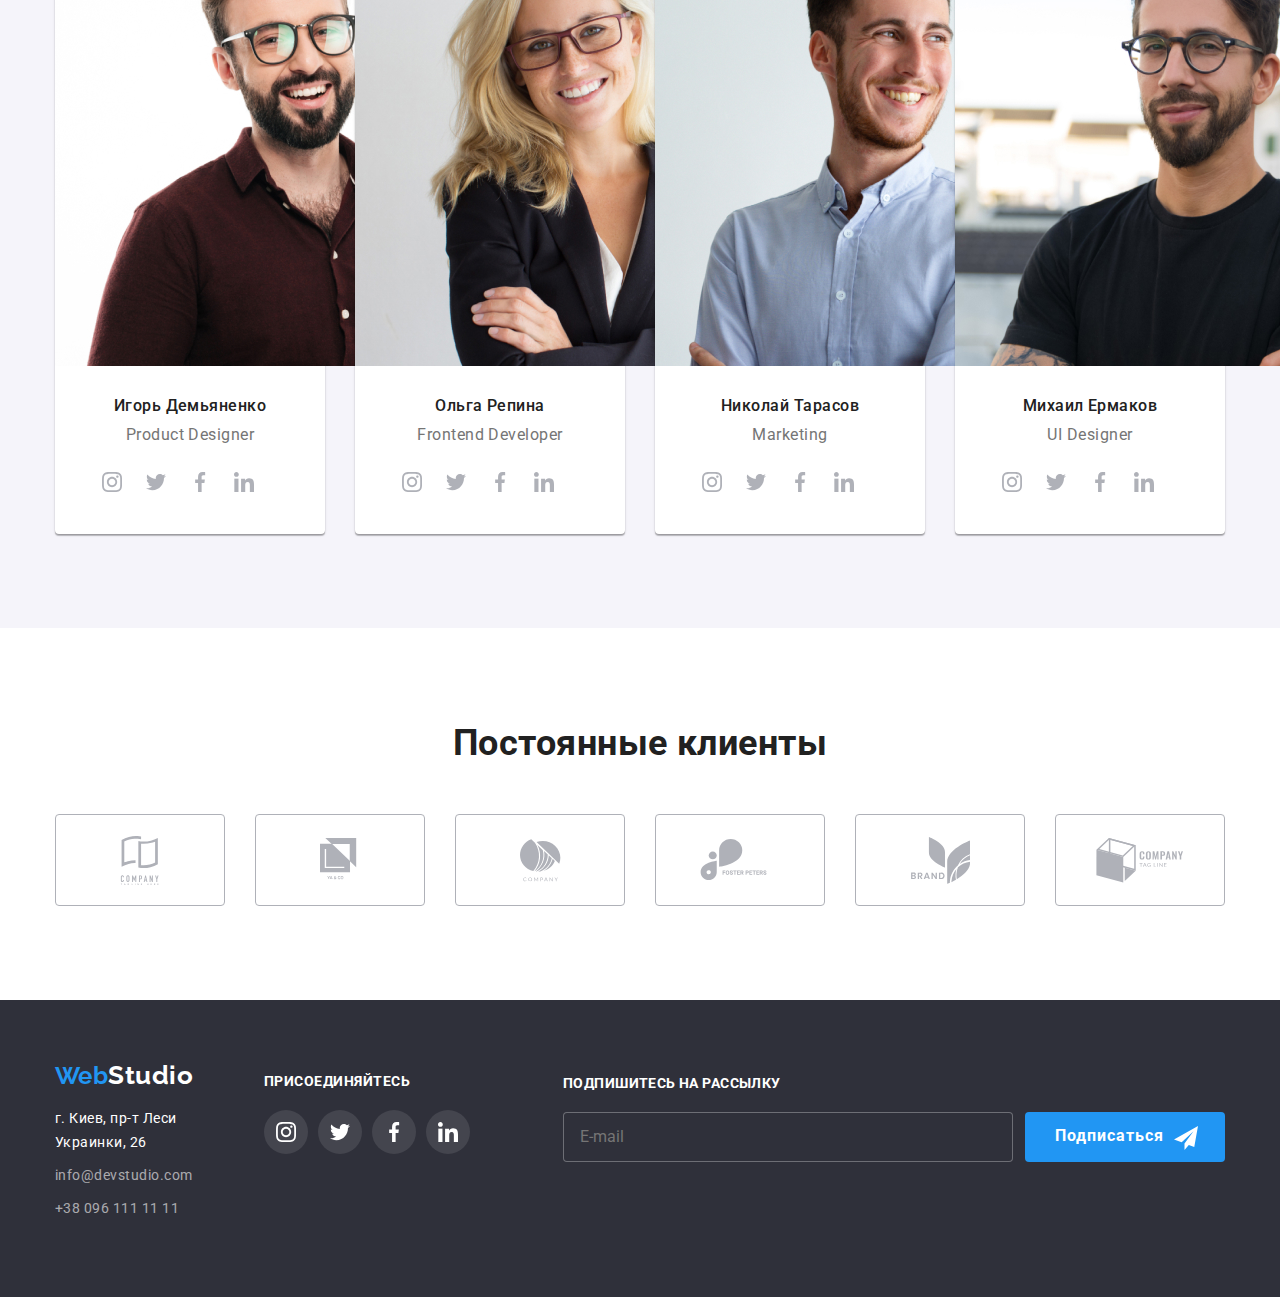
==== commit 9f5dcb69: "изменения стили" ====
--- a/index.html
+++ b/index.html
@@ -106,9 +106,9 @@
             <ul class="list team-boxes">
                 <li class="box team-items"> 
                     <picture class="picture">
-                        <source srcset="./image/team/team1-mobile.jpg 1x, ./image/team/team1-mobile@2x.jpg 2x" media="(min-width:320px)">
+                        <source srcset="./image/team/team1-mobile.jpg 1x, ./image/team/team1-mobile@2x.jpg 2x" media="(min-width:1200px)">
                         <source srcset="./image/team/team1-tablet.jpg 1x, ./image/team/team1-tablet@2x.jpg 2x" media="(min-width:768px)">
-                        <source srcset="./image/team/team1-desktop.jpg 1x, ./image/team/team1-desktop@2x.jpg 2x" media="(min-width:1200px)">
+                        <source srcset="./image/team/team1-desktop.jpg 1x, ./image/team/team1-desktop@2x.jpg 2x" media="(min-width:320px)">
                     <img src="./image/img4.jpg" alt="фото Игоря Демьяненко">
                     </picture>
                     <div class="team-list-content-wrapper">
@@ -148,9 +148,9 @@
                 </li>
                 <li class="box team-items">
                     <picture class="picture">
-                        <source srcset="./image/team/team2-mobile.jpg 1x, ./image/team/team2-mobile@2x.jpg 2x" media="(min-width:320px)">
+                        <source srcset="./image/team/team2-mobile.jpg 1x, ./image/team/team2-mobile@2x.jpg 2x" media="(min-width:1200px)">
                         <source srcset="./image/team/team2-tablet.jpg 1x, ./image/team/team2-tablet@2x.jpg 2x" media="(min-width:768px)">
-                        <source srcset="./image/team/team2-desktop.jpg 1x, ./image/team/team2-desktop@2x.jpg 2x" media="(min-width:1200px)">
+                        <source srcset="./image/team/team2-desktop.jpg 1x, ./image/team/team2-desktop@2x.jpg 2x" media="(min-width:320px)">
                     <img src="./image/img5.jpg" alt="фото Ольги Репиной">
                     </picture>
                     <div class="team-list-content-wrapper">
@@ -190,9 +190,9 @@
                 </li>
                 <li class="box team-items">
                     <picture class="picture">
-                        <source srcset="./image/team/team3-mobile.jpg 1x, ./image/team/team3-mobile@2x.jpg 2x" media="(min-width:320px)">
+                        <source srcset="./image/team/team3-mobile.jpg 1x, ./image/team/team3-mobile@2x.jpg 2x" media="(min-width:1200px)">
                         <source srcset="./image/team/team3-tablet.jpg 1x, ./image/team/team3-tablet@2x.jpg 2x" media="(min-width:768px)">
-                        <source srcset="./image/team/team3-desktop.jpg 1x, ./image/team/team3-desktop@2x.jpg 2x" media="(min-width:1200px)">
+                        <source srcset="./image/team/team3-desktop.jpg 1x, ./image/team/team3-desktop@2x.jpg 2x" media="(min-width:320px)">
                     <img src="./image/img6.jpg" alt="фото Николая Тарасова">
                     </picture>
                     <div class="team-list-content-wrapper">
@@ -232,9 +232,9 @@
                 </li>
                 <li class="box team-items">
                     <picture class="picture">
-                        <source srcset="./image/team/team4-mobile.jpg 1x, ./image/team/team4-mobile@2x.jpg 2x" media="(min-width:320px)">
+                        <source srcset="./image/team/team4-mobile.jpg 1x, ./image/team/team4-mobile@2x.jpg 2x" media="(min-width:1200px)">
                         <source srcset="./image/team/team4-tablet.jpg 1x, ./image/team/team4-tablet@2x.jpg 2x" media="(min-width:768px)">
-                        <source srcset="./image/team/team4-desktop.jpg 1x, ./image/team/team4-desktop@2x.jpg 2x" media="(min-width:1200px)">
+                        <source srcset="./image/team/team4-desktop.jpg 1x, ./image/team/team4-desktop@2x.jpg 2x" media="(min-width:320px)">
                     <img src="./image/img7.jpg" alt="фото Михаила Ермакова">
                     </picture>
                     <div class="team-list-content-wrapper">
--- a/css/main.min.css
+++ b/css/main.min.css
@@ -1,2 +1,2 @@
-html{box-sizing:border-box}*,*::before,*::after{box-sizing:inherit}*::before,*::after{margin:0;padding:0}img{display:block}.body{color:var(--primary-text-color);background:var(--bg-primary);font-family:Roboto, sans-serif;font-weight:700;letter-spacing:0.03em;margin:0}input{font-family:inherit}.list{list-style:none;margin:0;padding:0}.container{width:100%;padding:0 15px}@media screen and (min-width: 480px){.container{max-width:480px;margin:0 auto}}@media screen and (min-width: 768px){.container{max-width:768px;padding:0 15px}}@media screen and (min-width: 1200px){.container{max-width:1200px;padding:0 15px}}:root{--primary-text-color: #212121;--secondary-text-color: #757575;--accent-color: #2196f3;--secondary-accent-color: #ffffff;--contacts-text-footer: rgba(255, 255, 255, 0.6);--bg-header: #ffffff;--bg-hero: #c4c4c4;--bg-footer: #2f303a;--bg-primary: #ffffff;--bg-secondary: #f5f4fa;--bg-box: #ffffff;--border-bottom: #ececec;--shadow: rgba(47, 48, 58, 0.4);--border-clients: #afb1b8;--logo-color: #afb1b8;--shadow-button-hero: 0px 4px 4px rgba(0, 0, 0, 0.15)}.visually-hidden{position:absolute !important;clip:rect(1px 1px 1px 1px);clip:rect(1px, 1px, 1px, 1px);padding:0 !important;border:0 !important;height:1px !important;width:1px !important;overflow:hidden}.link-logo{color:var(--primary-text-color);text-decoration:none;font-family:Raleway, sans-serif;font-size:24px;line-height:1.167;margin-right:93px;padding-top:24px;padding-bottom:25px;transition:color 250ms cubic-bezier(0.4, 0, 0.2, 1)}.link-logo:hover,.link-logo:focus{color:var(--accent-color)}.logo-web{color:var(--accent-color);font-family:Raleway, sans-serif;font-size:24px;line-height:1.167}.logo-web:hover,.logo-web:focus{color:var(--accent-color)}@media screen and (min-width: 768px){.link-logo{font-size:26px;line-height:1.19}}.logo-footer{color:var(--secondary-accent-color);text-decoration:none;font-family:Raleway, sans-serif;font-size:24px;line-height:1.167;margin-bottom:20px;transition:color 250ms cubic-bezier(0.4, 0, 0.2, 1)}.logo-footer:hover,.logo-footer:focus{color:var(--accent-color)}@media screen and (min-width: 768px){.logo-footer{font-size:26px;line-height:1.19}}.page-header{text-decoration-color:none;background:var(--bg-header);border-bottom:1px solid var(--border-bottom);margin:0px;padding:0px}.main-nav{display:flex;align-items:center}.site-nav a{color:var(--primary-text-color);text-decoration:none;font-weight:500;font-size:14px;line-height:1.14;letter-spacing:0.02em;display:block;padding-top:32px;padding-bottom:32px}.navigation-list{margin-right:50px;padding:0px}.navigation-list:last-child{margin-right:0px}.links-transition{transition:color 250ms cubic-bezier(0.4, 0, 0.2, 1)}.menu-link{position:relative}.menu-link::after{content:"";display:block;width:100%;height:4px;border-radius:2px;background-color:var(--accent-color);position:absolute;left:0;bottom:0;opacity:0;transition:color 250ms cubic-bezier(0.4, 0, 0.2, 1)}.menu-link:hover::after{opacity:1;color:var(--accent-color)}.current::after{opacity:1;color:var(--accent-color)}.site-nav{display:flex}.site-nav a:hover,.site-nav a:focus{color:var(--accent-color)}.site-nav .current{color:var(--accent-color)}.auth-nav{display:flex;margin-left:auto}.auth-nav-svg{fill:var(--logo-color);width:16px;height:12px;margin-right:10px}.link-auth-nav-svg:hover svg,.link-auth-nav-svg:focus svg{fill:var(--accent-color)}.list-contacts{display:flex}.list-contacts:hover,.list-contacts:focus{fill:var(--accent-color)}.auth-nav .list-contacts+.list-contacts{margin-left:50px}.auth-nav a{color:var(--secondary-text-color);text-decoration:none;font-weight:500;font-size:14px;line-height:1.14;letter-spacing:0.02em;padding-top:32px;padding-bottom:32px}.auth-nav a:hover,.auth-nav a:focus{color:var(--accent-color)}.hero{padding-top:118px;padding-bottom:118px;background-color:var(--bg-hero);background-image:linear-gradient(to right, var(--shadow), var(--shadow)),url(../image/img-bg-mobile.jpg);background-position:x 0px y 60px;background-repeat:no-repeat;background-size:cover;text-align:center}.hero-title{color:var(--secondary-accent-color);font-weight:900;font-size:26px;line-height:1.615;text-align:center;letter-spacing:0.06em;text-transform:uppercase;margin-top:0;margin-bottom:30px}.hero-button{color:var(--secondary-accent-color);font-size:16px;font-weight:700;line-height:1.875;align-items:center;text-align:center;letter-spacing:0.06em;display:inline-block;text-align:center;padding:10px 32px;background-color:var(--accent-color);border-radius:4px;box-shadow:var(--shadow-button-hero);border:1px solid transparent;cursor:pointer;min-width:136px}@media screen and (min-device-pixel-ratio: 2) and (min-width: 320px), screen and (min-resolution: 192dpi) and (min-width: 320px), screen and (min-resolution: 2dppx) and (min-width: 320px){.hero{background-image:linear-gradient(to right, var(--shadow), var(--shadow)),url(../image/img-bg-mobile@2x.jpg)}}@media screen and (min-width: 768px){.hero{background-image:linear-gradient(to right, var(--shadow), var(--shadow)),url(../image/img-bg-tablet.jpg);background-position:x 0px y 80px}}@media screen and (min-device-pixel-ratio: 2) and (min-width: 768px), screen and (min-resolution: 192dpi) and (min-width: 768px), screen and (min-resolution: 2dppx) and (min-width: 768px){.hero{background-image:linear-gradient(to right, var(--shadow), var(--shadow)),url(../image/img-bg-tablet@2x.jpg)}}@media screen and (min-width: 1200px){.hero{background-image:linear-gradient(to right, var(--shadow), var(--shadow)),url(../image/img-bg-desktop.jpg)}.hero-title{font-size:44px;line-height:1.364}}@media screen and (min-device-pixel-ratio: 2) and (min-width: 1200px), screen and (min-resolution: 192dpi) and (min-width: 1200px), screen and (min-resolution: 2dppx) and (min-width: 1200px){.hero{background-image:linear-gradient(to right, var(--shadow), var(--shadow)),url(../image/img-bg-desktop@2x.jpg)}}.section{padding-top:60px;margin-bottom:0px}.section-title{font-size:14px;line-height:1.14;text-transform:uppercase;margin:0px 0px 10px 0px;padding:0px;align-items:center;text-align:center}.section-text{color:var(--secondary-text-color);font-weight:400;font-size:14px;line-height:1.71;margin-bottom:30px;padding:0px}.list-box-first{width:450px}.list-box-first::before{content:"";display:block;height:120px;background-color:var(--bg-secondary);background-size:70px 70px;background-repeat:no-repeat;background-position:center;border-radius:4px;margin-bottom:30px}.list-item-svg1::before{background-image:url(../image/svg1.svg)}.list-item-clock2::before{background-image:url(../image/clock2.svg)}.list-item-diagram3::before{background-image:url(../image/diagram3.svg)}.list-item-astronaut4::before{background-image:url(../image/astronaut4.svg)}@media screen and (min-width: 768px){.benefits{display:flex;flex-wrap:wrap}.section-title{text-align:left}.list-box-first{width:354px}.list-box-first:nth-child(even){margin-left:30px}}@media screen and (min-width: 1200px){.list-box-first{width:270px}.list-box-first+.list-box-first{margin-left:30px;padding:0px}}@media screen and (min-width: 320px) and (max-width: 767px){.section.pading{display:none}}@media screen and (min-width: 768px) and (max-width: 1199px){.section.pading{display:none}}.section-main-title{font-size:36px;line-height:1.17;text-align:center;margin-bottom:50px;margin-top:0px;padding:0px}.images-work{display:flex}.list-box-secondary+.list-box-secondary{margin:0px 0px 0px 30px;padding:0px}.pading{padding-bottom:94px}.work-thumb{position:relative}.wraper-text-name{width:370px;height:70px;background-color:rgba(47,48,58,0.8);position:absolute;display:flex;bottom:0;left:0}.text-name{display:flex;justify-content:center;align-items:center;font-style:normal;font-weight:700;font-size:14px;line-height:1.17;text-align:center;text-transform:uppercase;margin:auto;padding:0px;color:var(--secondary-accent-color)}.section-team{background:var(--bg-secondary);margin:0px;padding-top:60px;padding-bottom:60px}.secondary-margine{margin-top:0px;margin-bottom:0px}.section-main-title{margin-bottom:30px}.team-boxes{display:flex;flex-wrap:wrap}.team-items{text-align:center;box-shadow:0px 1px 3px rgba(0,0,0,0.12),0px 1px 1px rgba(0,0,0,0.14),0px 2px 1px rgba(0,0,0,0.2);border-radius:0px 0px 4px 4px}.team-items+.team-items{margin-top:30px}.team-name{font-weight:500;font-size:16px;line-height:1.19;margin-top:30px;margin-bottom:0px;padding:0px}.section-text-profession{color:var(--secondary-text-color);font-weight:400;font-size:16px;line-height:1.19;padding:0px;margin-top:10px;margin-bottom:16px}.social-list{display:flex;justify-content:center}.social-list-svg{fill:var(--logo-color);width:20px;height:20px;transition:fill 250ms cubic-bezier(0.4, 0, 0.2, 1)}.social-list-link{display:flex;justify-content:center;align-items:center;width:44px;height:44px;border-radius:50%}.team-list-content-wrapper{padding-left:122px;padding-right:122px;padding-bottom:24px}@media screen and (min-width: 768px){.team-items{width:354px}.team-items:nth-child(even){margin-left:30px}.team-items:nth-child(1),.team-items:nth-child(2){margin-top:0px}.team-items:nth-child(3),.team-items:nth-child(4){margin-top:30px}.team-list-content-wrapper{padding-left:74px;padding-right:74px;padding-bottom:24px}}@media screen and (min-width: 1200px){.section-team{padding-top:94px;padding-bottom:94px}.section-main-title{margin-bottom:50px}.team-items{width:270px}.team-items+.team-items{margin:0px 0px 0px 30px}.social-list-link{justify-content:space-between;align-items:center;transition:background-color 250ms cubic-bezier(0.4, 0, 0.2, 1)}.social-list-link:hover,.social-list-link:focus{background-color:var(--accent-color)}.social-list-link:hover svg,.social-list-link:focus svg{fill:var(--secondary-accent-color)}.team-list-content-wrapper{padding-left:32px;padding-right:32px;padding-bottom:30px}}.section-clients{margin:0px;padding-top:60px;padding-bottom:60px}.third-margin{margin:0px 0px 30px 0px}.clients-box{display:flex;flex-wrap:wrap;justify-content:center}.clients-link{display:flex;justify-content:center;align-items:center;width:208px;height:90px}.clients-link:hover svg,.clients-link:focus svg{fill:var(--accent-color)}.clients-list-icon{fill:var(--logo-color);transition:fill 250ms cubic-bezier(0.4, 0, 0.2, 1)}.clients-list-icon:hover,.clients-list-icon:focus{fill:var(--accent-color)}.clients-margin{border:1px solid var(--border-clients);border-radius:4px;transition:color 250ms cubic-bezier(0.4, 0, 0.2, 1)}.clients-margin:hover,.clients-margin:focus{border:1px solid var(--accent-color)}@media screen and (min-width: 320px) and (max-width: 480px){.clients-margin:nth-child(even){margin-left:29px}.clients-margin:nth-child(3),.clients-margin:nth-child(4),.clients-margin:nth-child(5),.clients-margin:nth-child(6){margin-top:30px}}@media screen and (min-width: 768px){.clients-link{width:226px;height:90px}}.clients-margin{margin-left:30px}.clients-margin:nth-child(1),.clients-margin:nth-child(4){margin-left:0px}.clients-margin:nth-child(4),.clients-margin:nth-child(5),.clients-margin:nth-child(6){margin-top:30px}@media screen and (min-width: 1200px){.third-margin{margin:0px 0px 50px 0px}.section-clients{padding-top:94px;padding-bottom:94px}.clients-link{width:168px;flex-wrap:nowrap}.clients-margin+.clients-margin{margin:0px 0px 0px 30px}}.page-footer{background:var(--bg-footer);padding-top:60px;padding-bottom:60px;text-align:center;align-items:center}.adress-ul{list-style:none;text-decoration:none;margin-left:0px;padding-left:0px}.adress-items{margin-bottom:8px}.adress-items:last-child{margin-bottom:0px}.address{color:var(--secondary-accent-color);text-decoration:none;font-style:normal;font-weight:400;font-size:14px;line-height:1.71;margin:0px}.address-auth{color:var(--contacts-text-footer);text-decoration:none;font-style:normal;font-weight:400;font-size:14px;line-height:1.71}.text-footer{color:var(--secondary-accent-color);font-style:normal;font-weight:700;font-size:14px;line-height:1.17;text-transform:uppercase;margin-top:60px}.all-footer-container{display:block;align-items:center}.list-social-footer{display:flex;justify-content:center;align-items:center;margin-top:20px}.social-item-footer{display:flex;justify-content:center;align-items:center;width:44px;height:44px;border-radius:50%}.list-item-footer{justify-content:flex-start;align-items:center;border-radius:50%;margin-right:10px;width:44px;height:44px;background-color:rgba(255,255,255,0.1);transition:background-color 250ms cubic-bezier(0.4, 0, 0.2, 1)}.list-item-footer:last-child{margin-right:0px}.social-svg-footer{fill:var(--secondary-accent-color);width:20px;height:20px;transition:fill 250ms cubic-bezier(0.4, 0, 0.2, 1)}.box-mailing{margin-left:0px}.mailing-btn-wraper{display:block}.text-mailing{font-size:14px;line-height:1.14;letter-spacing:0.03em;text-transform:uppercase;color:var(--secondary-accent-color);margin-top:60px;margin-bottom:20px}.btn-for-mailing{display:flex;position:relative;width:200px;height:50px;background-color:var(--accent-color);font-family:Roboto, sans-serif;font-weight:700;font-size:16px;line-height:1.88;align-items:center;text-align:center;letter-spacing:0.06em;color:var(--secondary-accent-color);border-radius:4px;border:1px solid transparent;padding:10px 62px 10px 29px;margin-top:20px;margin-left:130px}.mail-input-wraper{display:flex;width:100%;height:50px;border:1px solid rgba(255,255,255,0.3);border-radius:4px;background-color:var(--bg-footer);padding-left:16px;color:rgba(117,117,117,0.5)}.position-svg-icon{padding-left:10px;padding-top:13px;align-items:center;justify-content:center}.my-send-icon{width:24px;height:24px}@media screen and (min-width: 768px){.text-footer{margin-top:0px}.mail-input-wraper{width:450px}.all-footer-container{display:flex;flex-wrap:wrap;justify-content:space-around}.box-social-link{margin-bottom:60px}}@media screen and (min-width: 1200px){.page-footer{text-align:start}.adress-items{margin-bottom:9px}.text-footer{margin:0}.box-social-link{margin-left:50px;padding-top:10px}.list-social-footer{justify-content:flex-start;margin-top:20px}.social-item-footer:hover,.social-item-footer:focus{fill:var(--accent-color)}.list-item-footer:hover,.list-item-footer:focus{background-color:var(--accent-color)}.social-svg-footer:hover,.social-svg-footer:focus{fill:var(--secondary-accent-color)}.all-footer-container{flex-wrap:nowrap}.footer-adress{padding-top:60px;padding-bottom:60px}.box-mailing{margin-left:93px;margin-bottom:60px}.mailing-btn-wraper{display:flex}.text-mailing{margin-top:0px}.btn-for-mailing{margin-left:12px;margin-top:0px}}.hidden-title{display:none}.button-list{display:flex;justify-content:center}.section-button{padding-top:94px;padding-bottom:50px}.switch-button{background:var(--bg-secondary);border-radius:4px;border:1px solid transparent;font-family:inherit;font-weight:500;font-size:16px;line-height:1.63;text-align:center;padding:6px 22px 6px 22px;cursor:pointer;transition:color 250ms cubic-bezier(0.4, 0, 0.2, 1),background-color 250ms cubic-bezier(0.4, 0, 0.2, 1)}.switch-button:hover,.switch-button:focus{background-color:var(--accent-color);color:var(--secondary-accent-color)}.list-our-button+.list-our-button{margin-left:8px}.all-portfolio-list{display:flex;flex-wrap:wrap}.box{background:var(--bg-box);margin:0px;padding:0px}.box a{margin:0px;padding:0px}.portfolio-card{width:370px;margin-right:30px;margin-bottom:30px;border:1px solid #eeeeee}.portfolio-card:hover{border:1px solid #eeeeee;box-shadow:0px 1px 1px rgba(0,0,0,0.12),0px 4px 4px rgba(0,0,0,0.06),1px 4px 6px rgba(0,0,0,0.16)}.portfolio-card:nth-child(3){margin-right:-30px}.portfolio-card:nth-child(6){margin-right:-30px}.portfolio-card:nth-child(9){margin-right:-30px}.portfolio-card:nth-last-child(-n+3){margin-bottom:0px}.section-cards{margin:0px;padding-top:0px;padding-bottom:94px}.portfolio-link{color:var(--primary-text-color);background:var(--bg-box);text-decoration:none;margin:0px;padding:0px}.portfolio-name{font-size:18px;line-height:2;letter-spacing:0.06em;margin:0px}.section-text-type{color:var(--secondary-text-color);font-weight:400;font-size:16px;line-height:1.89;margin-top:4px;margin-bottom:0px}.portfolio-padding{padding-top:20px;padding-bottom:20px;padding-left:24px;padding-right:24px}.image-thumb{position:relative;width:370px;height:294px;overflow:hidden}.image-thumb>.overlay{position:absolute;font-weight:400;font-size:18px;line-height:1.55;color:var(--bg-secondary);background-color:var(--accent-color);top:0;left:0;width:100%;height:100%;margin:0;padding:63px 24px;transform:translateY(100%);transition:250ms ease;opacity:0}.image-thumb:hover>.overlay{opacity:1;transform:translateY(0%)}.backdrop{width:100%;height:100%;background-color:rgba(0,0,0,0.2);position:fixed;top:0;left:0;transition:all 300ms linear}.modal{position:absolute;top:50%;left:50%;transform:translate(-50%, -50%);width:528px;min-height:581px;background:var(--secondary-accent-color);box-shadow:0px 1px 3px rgba(0,0,0,0.12),0px 1px 1px rgba(0,0,0,0.14),0px 2px 1px rgba(0,0,0,0.2);border-radius:4px}.modal-button-close{position:absolute;top:8px;right:8px;width:30px;height:30px;background:var(--bg-secondary);border:1px solid rgba(0,0,0,0.1);border-radius:50%;cursor:pointer}.modal-button-close:focus svg{fill:var(--accent-color)}.is-hidden{opacity:0;visibility:hidden;pointer-events:none}.form-title{font-family:Roboto, sans-serif;font-weight:bold;font-size:20px;line-height:1.15;text-align:center;letter-spacing:0.03em;padding:40px 40px 0px 40px;margin:0}.modal-form{display:flex;flex-direction:column;padding:12px 40px 40px 40px}.modal-form-label{font-family:Roboto, sans-serif;font-weight:400;font-size:12px;line-height:1.15;letter-spacing:0.01em;color:var(--secondary-text-color)}.modal-form-label+.modal-form-label{padding-top:10px}.modal-form-input{border:1px solid rgba(33,33,33,0.2);border-radius:4px;width:100%;height:40px;padding-left:42px}.modal-form-input:focus{outline:none;border-color:var(--accent-color)}.modal-form-input:focus+.modal-form-icon{fill:var(--accent-color)}.modal-for-comment{margin-top:4px}.modal-for-comment:focus{outline:none;border-color:var(--accent-color)}.modal-icon-wraper{position:relative;display:block;margin-top:4px}.modal-form-icon{display:block;width:12px;height:12px;position:absolute;top:50%;left:16px;transform:translate(-50%, -50%)}.my-checkmark{position:absolute;width:11px;height:8px;top:50%;left:7px;transform:translate(-50%, -50%);fill:var(--secondary-accent-color)}.modal-for-comment{border:1px solid rgba(33,33,33,0.2);border-radius:4px;width:100%;height:120px;resize:none;padding:12px 16px}.modal-for-comment::placeholder{font-family:Roboto, sans-serif;font-style:normal;font-weight:400;font-size:12px;line-height:1.17;letter-spacing:0.01em;color:rgba(117,117,117,0.5)}.contact-form-policy-label{position:relative;display:flex;align-items:center;margin-top:20px;margin-bottom:30px;justify-content:center;font-weight:400;font-size:14px;line-height:1.71;letter-spacing:0.03em;color:var(--secondary-text-color)}.contact-form-policy-label::before{content:"";display:block;width:16px;height:15px;border-radius:2px;margin-right:7px;background-image:url(../image/square.svg)}.modal-form-policy:checked+.contact-form-policy-label::before{background-color:var(--accent-color);background-image:url(../image/my-mark.svg);background-repeat:no-repeat;background-position:50% 50%}.agreement-condition{display:flex;color:var(--accent-color)}.modal-form-button{font-family:Roboto, sans-serif;font-weight:700;font-size:16px;line-height:1.89;display:flex;justify-content:center;align-items:center;text-align:center;letter-spacing:0.06em;color:var(--secondary-accent-color);background-color:var(--accent-color);padding:10px 55px 10px 56px;box-shadow:0px 4px 4px rgba(0,0,0,0.15);border-radius:4px;width:200px;height:50px;margin:auto}
+html{box-sizing:border-box}*,*::before,*::after{box-sizing:inherit}*::before,*::after{margin:0;padding:0}img{display:block}.body{color:var(--primary-text-color);background:var(--bg-primary);font-family:Roboto, sans-serif;font-weight:700;letter-spacing:0.03em;margin:0}input{font-family:inherit}.list{list-style:none;margin:0;padding:0}.container{width:100%;padding:0 15px}@media screen and (min-width: 480px){.container{max-width:480px;margin:0 auto}}@media screen and (min-width: 768px){.container{max-width:768px;padding:0 15px}}@media screen and (min-width: 1200px){.container{max-width:1200px;padding:0 15px}}:root{--primary-text-color: #212121;--secondary-text-color: #757575;--accent-color: #2196f3;--secondary-accent-color: #ffffff;--contacts-text-footer: rgba(255, 255, 255, 0.6);--bg-header: #ffffff;--bg-hero: #c4c4c4;--bg-footer: #2f303a;--bg-primary: #ffffff;--bg-secondary: #f5f4fa;--bg-box: #ffffff;--border-bottom: #ececec;--shadow: rgba(47, 48, 58, 0.4);--border-clients: #afb1b8;--logo-color: #afb1b8;--shadow-button-hero: 0px 4px 4px rgba(0, 0, 0, 0.15)}.visually-hidden{position:absolute !important;clip:rect(1px 1px 1px 1px);clip:rect(1px, 1px, 1px, 1px);padding:0 !important;border:0 !important;height:1px !important;width:1px !important;overflow:hidden}.link-logo{color:var(--primary-text-color);text-decoration:none;font-family:Raleway, sans-serif;font-size:24px;line-height:1.167;margin-right:93px;padding-top:24px;padding-bottom:25px;transition:color 250ms cubic-bezier(0.4, 0, 0.2, 1)}.link-logo:hover,.link-logo:focus{color:var(--accent-color)}.logo-web{color:var(--accent-color);font-family:Raleway, sans-serif;font-size:24px;line-height:1.167}.logo-web:hover,.logo-web:focus{color:var(--accent-color)}@media screen and (min-width: 768px){.link-logo{font-size:26px;line-height:1.19}}.logo-footer{color:var(--secondary-accent-color);text-decoration:none;font-family:Raleway, sans-serif;font-size:24px;line-height:1.167;margin-bottom:20px;transition:color 250ms cubic-bezier(0.4, 0, 0.2, 1)}.logo-footer:hover,.logo-footer:focus{color:var(--accent-color)}@media screen and (min-width: 768px){.logo-footer{font-size:26px;line-height:1.19}}.page-header{text-decoration-color:none;background:var(--bg-header);border-bottom:1px solid var(--border-bottom);margin:0px;padding:0px}.main-nav{display:flex;align-items:center}.site-nav a{color:var(--primary-text-color);text-decoration:none;font-weight:500;font-size:14px;line-height:1.14;letter-spacing:0.02em;display:block;padding-top:32px;padding-bottom:32px}.navigation-list{margin-right:50px;padding:0px}.navigation-list:last-child{margin-right:0px}.links-transition{transition:color 250ms cubic-bezier(0.4, 0, 0.2, 1)}.menu-link{position:relative}.menu-link::after{content:"";display:block;width:100%;height:4px;border-radius:2px;background-color:var(--accent-color);position:absolute;left:0;bottom:0;opacity:0;transition:color 250ms cubic-bezier(0.4, 0, 0.2, 1)}.menu-link:hover::after{opacity:1;color:var(--accent-color)}.current::after{opacity:1;color:var(--accent-color)}.site-nav{display:flex}.site-nav a:hover,.site-nav a:focus{color:var(--accent-color)}.site-nav .current{color:var(--accent-color)}.auth-nav{display:flex;margin-left:auto}.auth-nav-svg{fill:var(--logo-color);width:16px;height:12px;margin-right:10px}.link-auth-nav-svg:hover svg,.link-auth-nav-svg:focus svg{fill:var(--accent-color)}.list-contacts{display:flex}.list-contacts:hover,.list-contacts:focus{fill:var(--accent-color)}.auth-nav .list-contacts+.list-contacts{margin-left:50px}.auth-nav a{color:var(--secondary-text-color);text-decoration:none;font-weight:500;font-size:14px;line-height:1.14;letter-spacing:0.02em;padding-top:32px;padding-bottom:32px}.auth-nav a:hover,.auth-nav a:focus{color:var(--accent-color)}.hero{padding-top:118px;padding-bottom:118px;background-color:var(--bg-hero);background-image:linear-gradient(to right, var(--shadow), var(--shadow)),url(../image/img-bg-mobile.jpg);background-position:x 0px y 60px;background-repeat:no-repeat;background-size:cover;text-align:center}.hero-title{color:var(--secondary-accent-color);font-weight:900;font-size:26px;line-height:1.615;text-align:center;letter-spacing:0.06em;text-transform:uppercase;margin-top:0;margin-bottom:30px}.hero-button{color:var(--secondary-accent-color);font-size:16px;font-weight:700;line-height:1.875;align-items:center;text-align:center;letter-spacing:0.06em;display:inline-block;text-align:center;padding:10px 32px;background-color:var(--accent-color);border-radius:4px;box-shadow:var(--shadow-button-hero);border:1px solid transparent;cursor:pointer;min-width:136px}@media screen and (min-device-pixel-ratio: 2) and (min-width: 320px), screen and (min-resolution: 192dpi) and (min-width: 320px), screen and (min-resolution: 2dppx) and (min-width: 320px){.hero{background-image:linear-gradient(to right, var(--shadow), var(--shadow)),url(../image/img-bg-mobile@2x.jpg)}}@media screen and (min-width: 768px){.hero{background-image:linear-gradient(to right, var(--shadow), var(--shadow)),url(../image/img-bg-tablet.jpg);background-position:x 0px y 80px}}@media screen and (min-device-pixel-ratio: 2) and (min-width: 768px), screen and (min-resolution: 192dpi) and (min-width: 768px), screen and (min-resolution: 2dppx) and (min-width: 768px){.hero{background-image:linear-gradient(to right, var(--shadow), var(--shadow)),url(../image/img-bg-tablet@2x.jpg)}}@media screen and (min-width: 1200px){.hero{background-image:linear-gradient(to right, var(--shadow), var(--shadow)),url(../image/img-bg-desktop.jpg)}.hero-title{font-size:44px;line-height:1.364}}@media screen and (min-device-pixel-ratio: 2) and (min-width: 1200px), screen and (min-resolution: 192dpi) and (min-width: 1200px), screen and (min-resolution: 2dppx) and (min-width: 1200px){.hero{background-image:linear-gradient(to right, var(--shadow), var(--shadow)),url(../image/img-bg-desktop@2x.jpg)}}.section{padding-top:60px;margin-bottom:0px}.section-title{font-size:14px;line-height:1.14;text-transform:uppercase;margin:0px 0px 10px 0px;padding:0px;align-items:center;text-align:center}.section-text{color:var(--secondary-text-color);font-weight:400;font-size:14px;line-height:1.71;margin-bottom:30px;padding:0px}.list-box-first{width:450px}.list-box-first::before{content:"";display:block;height:120px;background-color:var(--bg-secondary);background-size:70px 70px;background-repeat:no-repeat;background-position:center;border-radius:4px;margin-bottom:30px}.list-item-svg1::before{background-image:url(../image/svg1.svg)}.list-item-clock2::before{background-image:url(../image/clock2.svg)}.list-item-diagram3::before{background-image:url(../image/diagram3.svg)}.list-item-astronaut4::before{background-image:url(../image/astronaut4.svg)}@media screen and (min-width: 768px){.benefits{display:flex;flex-wrap:wrap}.section-title{text-align:left}.list-box-first{width:354px}.list-box-first:nth-child(even){margin-left:30px}}@media screen and (min-width: 1200px){.list-box-first{width:270px}.list-box-first+.list-box-first{margin-left:30px;padding:0px}}@media screen and (min-width: 320px) and (max-width: 767px){.section.pading{display:none}}@media screen and (min-width: 768px) and (max-width: 1199px){.section.pading{display:none}}.section-main-title{font-size:36px;line-height:1.17;text-align:center;margin-bottom:50px;margin-top:0px;padding:0px}.images-work{display:flex}.list-box-secondary+.list-box-secondary{margin:0px 0px 0px 30px;padding:0px}.pading{padding-bottom:94px}.work-thumb{position:relative}.wraper-text-name{width:370px;height:70px;background-color:rgba(47,48,58,0.8);position:absolute;display:flex;bottom:0;left:0}.text-name{display:flex;justify-content:center;align-items:center;font-style:normal;font-weight:700;font-size:14px;line-height:1.17;text-align:center;text-transform:uppercase;margin:auto;padding:0px;color:var(--secondary-accent-color)}.section-team{background:var(--bg-secondary);margin:0px;padding-top:60px;padding-bottom:60px}.secondary-margine{margin-top:0px;margin-bottom:0px}.section-main-title{margin-bottom:30px}.team-boxes{display:flex;flex-wrap:wrap}.team-items{text-align:center;box-shadow:0px 1px 3px rgba(0,0,0,0.12),0px 1px 1px rgba(0,0,0,0.14),0px 2px 1px rgba(0,0,0,0.2);border-radius:0px 0px 4px 4px}.team-items+.team-items{margin-top:30px}.team-name{font-weight:500;font-size:16px;line-height:1.19;margin-top:30px;margin-bottom:0px;padding:0px}.section-text-profession{color:var(--secondary-text-color);font-weight:400;font-size:16px;line-height:1.19;padding:0px;margin-top:10px;margin-bottom:16px}.social-list{display:flex;justify-content:center}.social-list-svg{fill:var(--logo-color);width:20px;height:20px;transition:fill 250ms cubic-bezier(0.4, 0, 0.2, 1)}.social-list-link{display:flex;justify-content:center;align-items:center;width:44px;height:44px;border-radius:50%}.team-list-content-wrapper{padding-left:122px;padding-right:122px;padding-bottom:24px}@media screen and (min-width: 768px){.team-items{width:354px}.team-items:nth-child(even){margin-left:30px}.team-items:nth-child(1),.team-items:nth-child(2){margin-top:0px}.team-items:nth-child(3),.team-items:nth-child(4){margin-top:30px}.team-list-content-wrapper{padding-left:74px;padding-right:74px;padding-bottom:24px}}@media screen and (min-width: 1200px){.section-team{padding-top:94px;padding-bottom:94px}.section-main-title{margin-bottom:50px}.team-items{width:270px}.team-items+.team-items{margin:0px 0px 0px 30px}.social-list-link{justify-content:space-between;align-items:center;transition:background-color 250ms cubic-bezier(0.4, 0, 0.2, 1)}.social-list-link:hover,.social-list-link:focus{background-color:var(--accent-color)}.social-list-link:hover svg,.social-list-link:focus svg{fill:var(--secondary-accent-color)}.team-list-content-wrapper{padding-left:32px;padding-right:32px;padding-bottom:30px}}.section-clients{margin:0px;padding-top:60px;padding-bottom:60px}.third-margin{margin:0px 0px 30px 0px}.clients-box{display:flex;flex-wrap:wrap;justify-content:center}.clients-link{display:flex;justify-content:center;align-items:center;width:208px;height:90px}.clients-link:hover svg,.clients-link:focus svg{fill:var(--accent-color)}.clients-list-icon{fill:var(--logo-color);transition:fill 250ms cubic-bezier(0.4, 0, 0.2, 1)}.clients-list-icon:hover,.clients-list-icon:focus{fill:var(--accent-color)}.clients-margin{border:1px solid var(--border-clients);border-radius:4px;transition:color 250ms cubic-bezier(0.4, 0, 0.2, 1)}.clients-margin:hover,.clients-margin:focus{border:1px solid var(--accent-color)}@media screen and (min-width: 320px) and (max-width: 480px){.clients-margin:nth-child(even){margin-left:29px}.clients-margin:nth-child(3),.clients-margin:nth-child(4),.clients-margin:nth-child(5),.clients-margin:nth-child(6){margin-top:30px}}@media screen and (min-width: 768px){.clients-link{width:226px;height:90px}}.clients-margin{margin-left:30px}.clients-margin:nth-child(1),.clients-margin:nth-child(4){margin-left:0px}.clients-margin:nth-child(4),.clients-margin:nth-child(5),.clients-margin:nth-child(6){margin-top:30px}@media screen and (min-width: 1200px){.third-margin{margin:0px 0px 50px 0px}.section-clients{padding-top:94px;padding-bottom:94px}.clients-link{width:168px;flex-wrap:nowrap}.clients-margin+.clients-margin{margin:0px 0px 0px 30px}}.page-footer{background:var(--bg-footer);padding-top:60px;padding-bottom:60px;text-align:center;align-items:center}.adress-ul{list-style:none;text-decoration:none;margin-left:0px;padding-left:0px}.adress-items{margin-bottom:8px}.adress-items:last-child{margin-bottom:0px}.address{color:var(--secondary-accent-color);text-decoration:none;font-style:normal;font-weight:400;font-size:14px;line-height:1.71;margin:0px}.address-auth{color:var(--contacts-text-footer);text-decoration:none;font-style:normal;font-weight:400;font-size:14px;line-height:1.71}.text-footer{color:var(--secondary-accent-color);font-style:normal;font-weight:700;font-size:14px;line-height:1.17;text-transform:uppercase;margin-top:60px}.all-footer-container{display:block;align-items:center}.list-social-footer{display:flex;justify-content:center;align-items:center;margin-top:20px}.social-item-footer{display:flex;justify-content:center;align-items:center;width:44px;height:44px;border-radius:50%}.list-item-footer{justify-content:flex-start;align-items:center;border-radius:50%;margin-right:10px;width:44px;height:44px;background-color:rgba(255,255,255,0.1);transition:background-color 250ms cubic-bezier(0.4, 0, 0.2, 1)}.list-item-footer:last-child{margin-right:0px}.social-svg-footer{fill:var(--secondary-accent-color);width:20px;height:20px;transition:fill 250ms cubic-bezier(0.4, 0, 0.2, 1)}.box-mailing{margin-left:0px}.mailing-btn-wraper{display:block}.text-mailing{font-size:14px;line-height:1.14;letter-spacing:0.03em;text-transform:uppercase;color:var(--secondary-accent-color);margin-top:60px;margin-bottom:20px}.btn-for-mailing{display:flex;position:relative;width:200px;height:50px;background-color:var(--accent-color);font-family:Roboto, sans-serif;font-weight:700;font-size:16px;line-height:1.88;align-items:center;text-align:center;letter-spacing:0.06em;color:var(--secondary-accent-color);border-radius:4px;border:1px solid transparent;padding:10px 62px 10px 29px;margin-top:20px;margin-left:130px}.mail-input-wraper{display:flex;width:100%;height:50px;border:1px solid rgba(255,255,255,0.3);border-radius:4px;background-color:var(--bg-footer);padding-left:16px;color:rgba(117,117,117,0.5)}.position-svg-icon{padding-left:10px;padding-top:13px;align-items:center;justify-content:center}.my-send-icon{width:24px;height:24px}@media screen and (min-width: 768px){.text-footer{margin-top:0px}.mail-input-wraper{width:450px}.all-footer-container{display:flex;flex-wrap:wrap;justify-content:space-around}.box-social-link{margin-bottom:60px}}@media screen and (min-width: 1200px){.page-footer{text-align:start}.adress-items{margin-bottom:9px}.text-footer{margin:0}.box-social-link{margin-left:50px;padding-top:10px;margin-bottom:80px}.list-social-footer{justify-content:flex-start;margin-top:20px}.social-item-footer:hover,.social-item-footer:focus{fill:var(--accent-color)}.list-item-footer:hover,.list-item-footer:focus{background-color:var(--accent-color)}.social-svg-footer:hover,.social-svg-footer:focus{fill:var(--secondary-accent-color)}.all-footer-container{flex-wrap:nowrap}.footer-adress{padding-top:60px;padding-bottom:60px}.box-mailing{margin-left:93px;margin-bottom:60px}.mailing-btn-wraper{display:flex}.text-mailing{margin-top:0px}.btn-for-mailing{margin-left:12px;margin-top:0px}}.hidden-title{display:none}.button-list{display:flex;flex-wrap:wrap}.section-button{padding-top:60px;padding-bottom:40px}.switch-button{background:var(--bg-secondary);border-radius:4px;border:1px solid transparent;font-family:inherit;font-weight:500;font-size:16px;line-height:1.63;text-align:center;padding:6px 22px 6px 22px;cursor:pointer;transition:color 250ms cubic-bezier(0.4, 0, 0.2, 1),background-color 250ms cubic-bezier(0.4, 0, 0.2, 1)}.switch-button:hover,.switch-button:focus{background-color:var(--accent-color);color:var(--secondary-accent-color)}.list-our-button+.list-our-button{margin-left:8px}.list-our-button:nth-child(4){margin-left:0}.list-our-button:nth-child(4),.list-our-button:nth-child(5){margin-top:21px}@media screen and (min-width: 768px){.section-button{padding-bottom:30px}.button-list{justify-content:center}.list-our-button+.list-our-button{margin-left:8px}.list-our-button:nth-child(4),.list-our-button:nth-child(5){margin-top:0px}}@media screen and (min-width: 1200px){.section-button{padding-top:94px;padding-bottom:50px}}.all-portfolio-list{display:flex;flex-wrap:wrap}.box{background:var(--bg-box);margin:0px;padding:0px}.box a{margin:0px;padding:0px}.portfolio-card{width:100%;margin-bottom:30px;border:1px solid #eeeeee}.portfolio-card:hover{border:1px solid #eeeeee;box-shadow:0px 1px 1px rgba(0,0,0,0.12),0px 4px 4px rgba(0,0,0,0.06),1px 4px 6px rgba(0,0,0,0.16)}.section-cards{margin:0px;padding-top:0px;padding-bottom:60px}.portfolio-link{color:var(--primary-text-color);background:var(--bg-box);text-decoration:none;margin:0px;padding:0px}.portfolio-name{font-size:18px;line-height:2;letter-spacing:0.06em;margin:0px}.section-text-type{color:var(--secondary-text-color);font-weight:400;font-size:16px;line-height:1.89;margin-top:4px;margin-bottom:0px}.portfolio-padding{padding-top:20px;padding-bottom:20px;padding-left:24px;padding-right:24px}.image-thumb{position:relative;width:370px;height:294px;overflow:hidden}.image-thumb>.overlay{position:absolute;font-weight:400;font-size:18px;line-height:1.55;color:var(--bg-secondary);background-color:var(--accent-color);top:0;left:0;width:100%;height:100%;margin:0;padding:63px 24px;transform:translateY(100%);transition:250ms ease;opacity:0}.image-thumb:hover>.overlay{opacity:1;transform:translateY(0%)}@media screen and (min-width: 768px){.portfolio-card{width:354px}.portfolio-card:nth-child(even){margin-left:30px}}@media screen and (min-width: 1200px){.portfolio-card{width:370px;margin-left:0px;margin-right:30px;margin-bottom:30px}.portfolio-card:nth-last-child(-n+3){margin-bottom:0px}.portfolio-card:nth-child(3){margin-right:-30px}.portfolio-card:nth-child(6){margin-right:-30px}.portfolio-card:nth-child(9){margin-right:-30px}section-cards{padding-bottom:94px}}.backdrop{width:100%;height:100%;background-color:rgba(0,0,0,0.2);position:fixed;top:0;left:0;transition:all 300ms linear}.modal{position:absolute;top:50%;left:50%;transform:translate(-50%, -50%);width:528px;min-height:581px;background:var(--secondary-accent-color);box-shadow:0px 1px 3px rgba(0,0,0,0.12),0px 1px 1px rgba(0,0,0,0.14),0px 2px 1px rgba(0,0,0,0.2);border-radius:4px}.modal-button-close{position:absolute;top:8px;right:8px;width:30px;height:30px;background:var(--bg-secondary);border:1px solid rgba(0,0,0,0.1);border-radius:50%;cursor:pointer}.modal-button-close:focus svg{fill:var(--accent-color)}.is-hidden{opacity:0;visibility:hidden;pointer-events:none}.form-title{font-family:Roboto, sans-serif;font-weight:bold;font-size:20px;line-height:1.15;text-align:center;letter-spacing:0.03em;padding:40px 40px 0px 40px;margin:0}.modal-form{display:flex;flex-direction:column;padding:12px 40px 40px 40px}.modal-form-label{font-family:Roboto, sans-serif;font-weight:400;font-size:12px;line-height:1.15;letter-spacing:0.01em;color:var(--secondary-text-color)}.modal-form-label+.modal-form-label{padding-top:10px}.modal-form-input{border:1px solid rgba(33,33,33,0.2);border-radius:4px;width:100%;height:40px;padding-left:42px}.modal-form-input:focus{outline:none;border-color:var(--accent-color)}.modal-form-input:focus+.modal-form-icon{fill:var(--accent-color)}.modal-for-comment{margin-top:4px}.modal-for-comment:focus{outline:none;border-color:var(--accent-color)}.modal-icon-wraper{position:relative;display:block;margin-top:4px}.modal-form-icon{display:block;width:12px;height:12px;position:absolute;top:50%;left:16px;transform:translate(-50%, -50%)}.my-checkmark{position:absolute;width:11px;height:8px;top:50%;left:7px;transform:translate(-50%, -50%);fill:var(--secondary-accent-color)}.modal-for-comment{border:1px solid rgba(33,33,33,0.2);border-radius:4px;width:100%;height:120px;resize:none;padding:12px 16px}.modal-for-comment::placeholder{font-family:Roboto, sans-serif;font-style:normal;font-weight:400;font-size:12px;line-height:1.17;letter-spacing:0.01em;color:rgba(117,117,117,0.5)}.contact-form-policy-label{position:relative;display:flex;align-items:center;margin-top:20px;margin-bottom:30px;justify-content:center;font-weight:400;font-size:14px;line-height:1.71;letter-spacing:0.03em;color:var(--secondary-text-color)}.contact-form-policy-label::before{content:"";display:block;width:16px;height:15px;border-radius:2px;margin-right:7px;background-image:url(../image/square.svg)}.modal-form-policy:checked+.contact-form-policy-label::before{background-color:var(--accent-color);background-image:url(../image/my-mark.svg);background-repeat:no-repeat;background-position:50% 50%}.agreement-condition{display:flex;color:var(--accent-color)}.modal-form-button{font-family:Roboto, sans-serif;font-weight:700;font-size:16px;line-height:1.89;display:flex;justify-content:center;align-items:center;text-align:center;letter-spacing:0.06em;color:var(--secondary-accent-color);background-color:var(--accent-color);padding:10px 55px 10px 56px;box-shadow:0px 4px 4px rgba(0,0,0,0.15);border-radius:4px;width:200px;height:50px;margin:auto}
 /*# sourceMappingURL=main.min.css.map */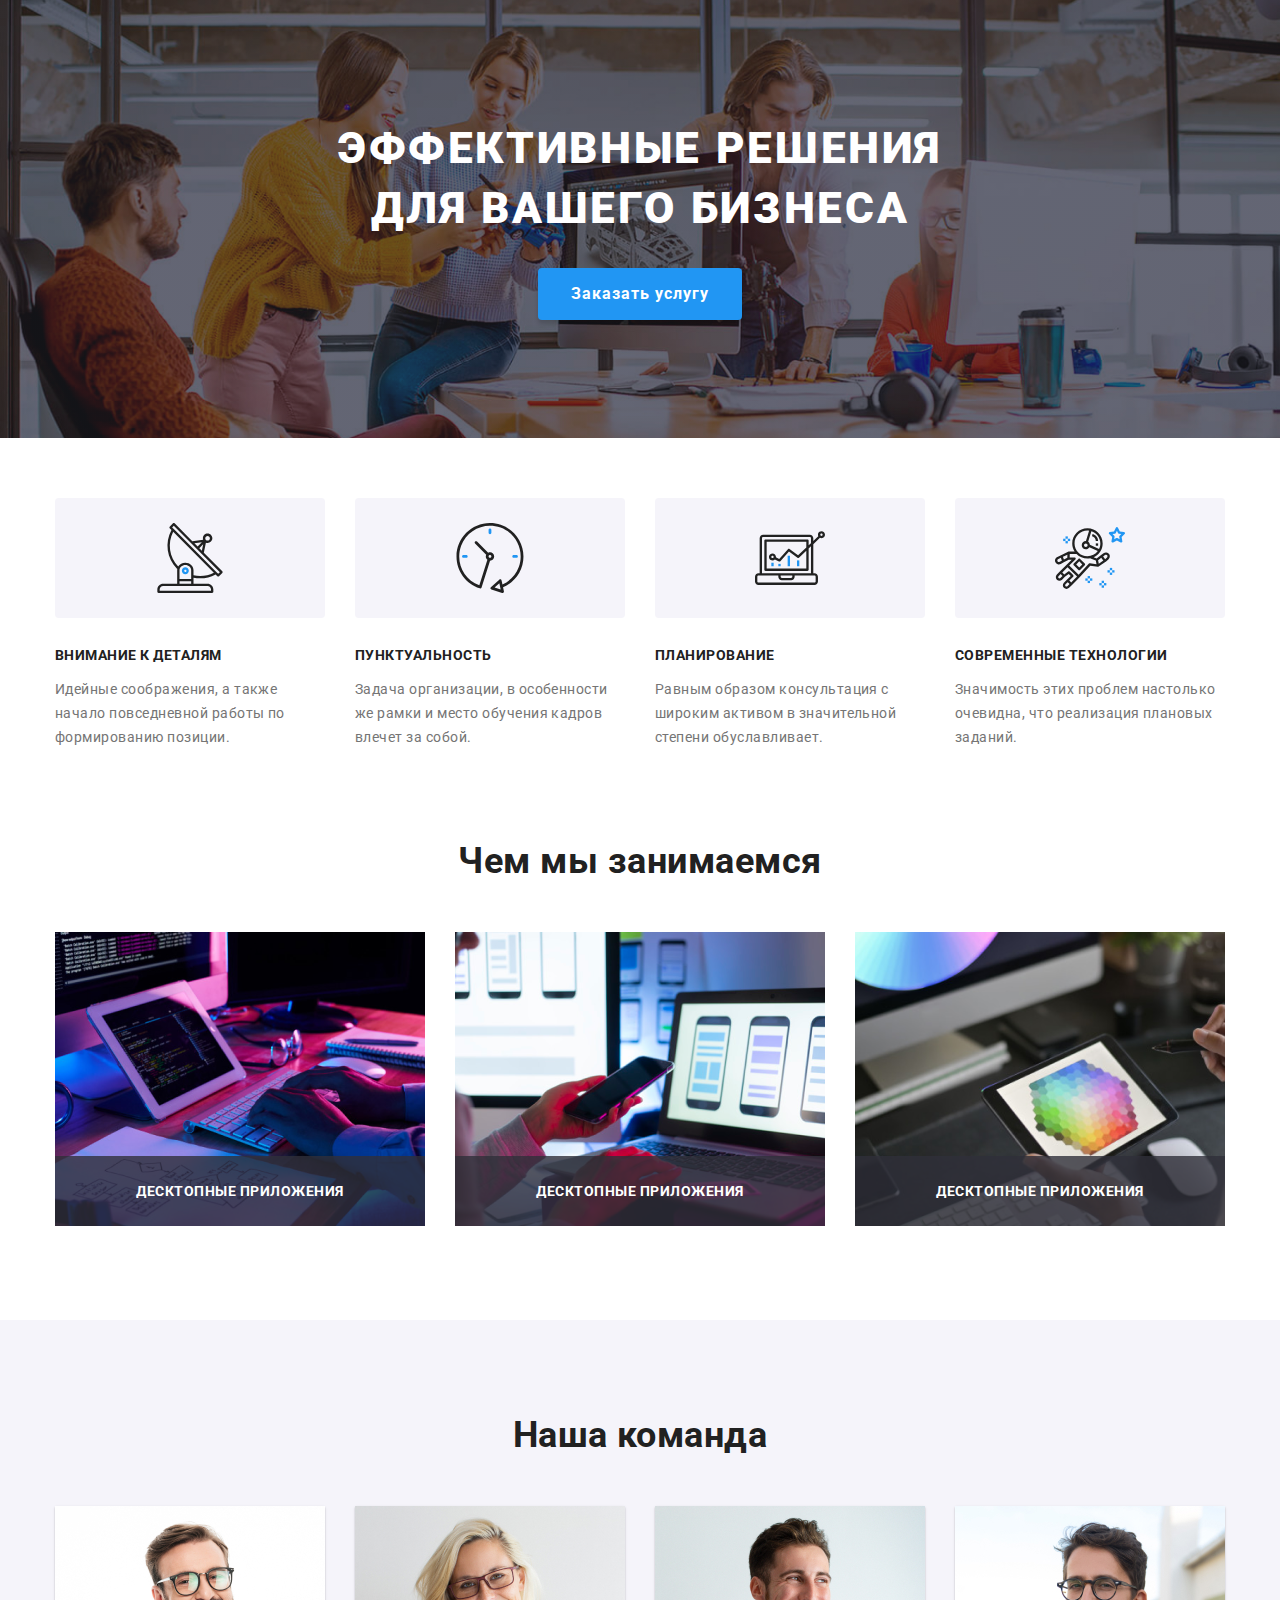
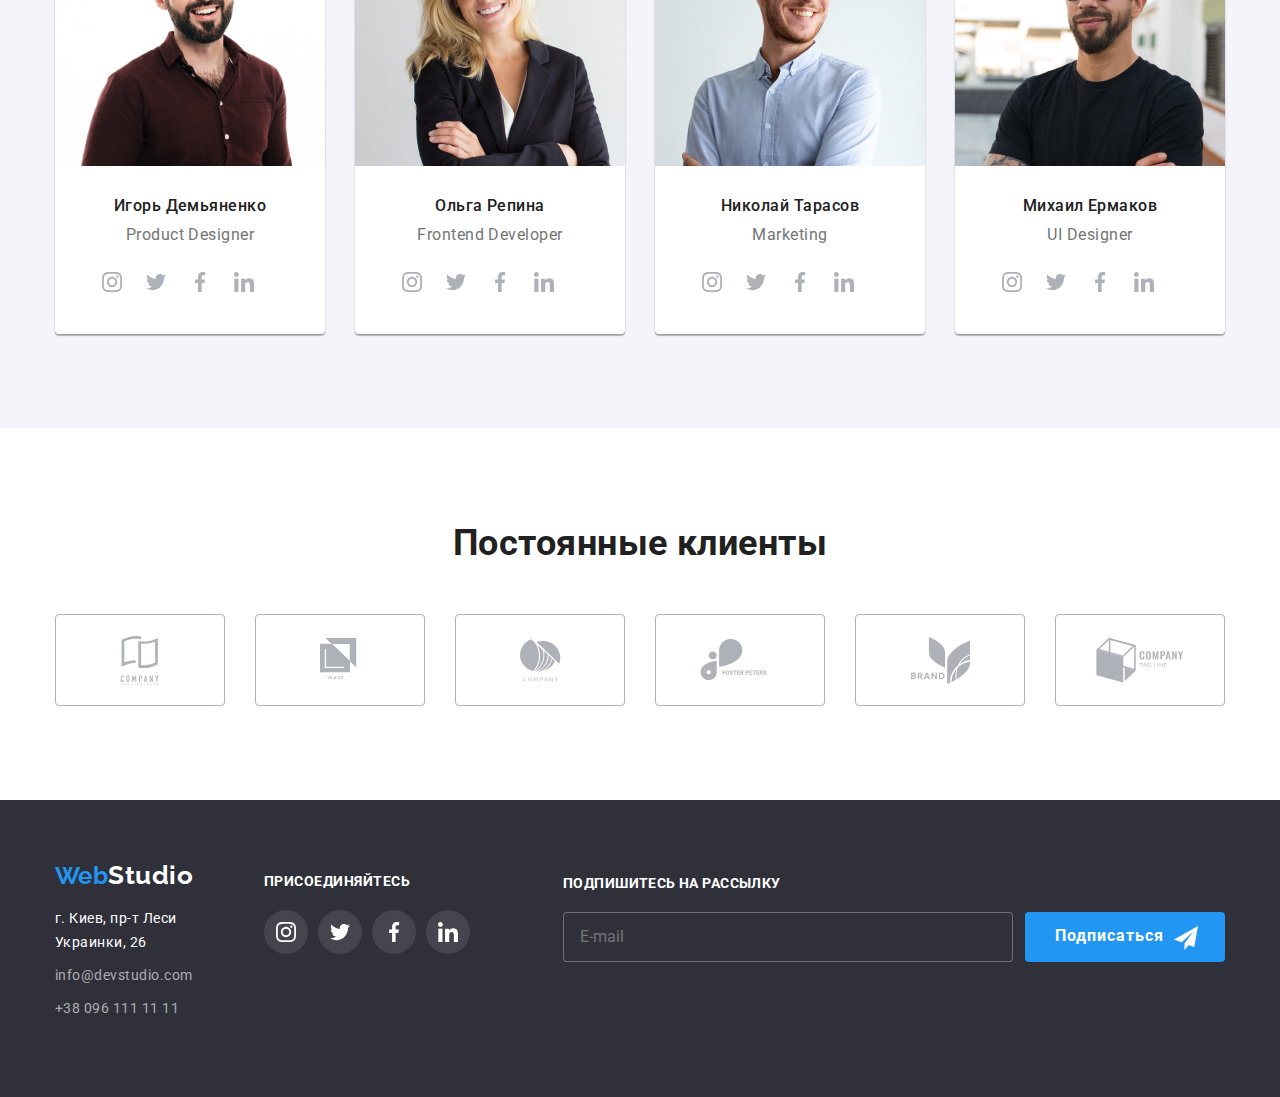
==== commit 5e4b8ab6: "правки по карточкам" ====
--- a/index.html
+++ b/index.html
@@ -106,9 +106,9 @@
             <ul class="list team-boxes">
                 <li class="box team-items"> 
                     <picture class="picture">
-                        <source srcset="./image/team/team1-mobile.jpg 1x, ./image/team/team1-mobile@2x.jpg 2x" media="(min-width:1200px)">
+                        <source srcset="./image/team/team1-desktop.jpg 1x, ./image/team/team1-desktop@2x.jpg 2x" media="(min-width:1200px)">
                         <source srcset="./image/team/team1-tablet.jpg 1x, ./image/team/team1-tablet@2x.jpg 2x" media="(min-width:768px)">
-                        <source srcset="./image/team/team1-desktop.jpg 1x, ./image/team/team1-desktop@2x.jpg 2x" media="(min-width:320px)">
+                        <source srcset="./image/team/team1-mobile.jpg 1x, ./image/team/team1-mobile@2x.jpg 2x" media="(min-width:320px)">
                     <img src="./image/img4.jpg" alt="фото Игоря Демьяненко">
                     </picture>
                     <div class="team-list-content-wrapper">
@@ -148,9 +148,9 @@
                 </li>
                 <li class="box team-items">
                     <picture class="picture">
-                        <source srcset="./image/team/team2-mobile.jpg 1x, ./image/team/team2-mobile@2x.jpg 2x" media="(min-width:1200px)">
+                        <source srcset="./image/team/team2-desktop.jpg 1x, ./image/team/team2-desktop@2x.jpg 2x" media="(min-width:1200px)">
                         <source srcset="./image/team/team2-tablet.jpg 1x, ./image/team/team2-tablet@2x.jpg 2x" media="(min-width:768px)">
-                        <source srcset="./image/team/team2-desktop.jpg 1x, ./image/team/team2-desktop@2x.jpg 2x" media="(min-width:320px)">
+                        <source srcset="./image/team/team2-mobile.jpg 1x, ./image/team/team2-mobile@2x.jpg 2x" media="(min-width:320px)">
                     <img src="./image/img5.jpg" alt="фото Ольги Репиной">
                     </picture>
                     <div class="team-list-content-wrapper">
@@ -190,9 +190,9 @@
                 </li>
                 <li class="box team-items">
                     <picture class="picture">
-                        <source srcset="./image/team/team3-mobile.jpg 1x, ./image/team/team3-mobile@2x.jpg 2x" media="(min-width:1200px)">
+                        <source srcset="./image/team/team3-desktop.jpg 1x, ./image/team/team3-desktop@2x.jpg 2x" media="(min-width:1200px)">
                         <source srcset="./image/team/team3-tablet.jpg 1x, ./image/team/team3-tablet@2x.jpg 2x" media="(min-width:768px)">
-                        <source srcset="./image/team/team3-desktop.jpg 1x, ./image/team/team3-desktop@2x.jpg 2x" media="(min-width:320px)">
+                        <source srcset="./image/team/team3-mobile.jpg 1x, ./image/team/team3-mobile@2x.jpg 2x" media="(min-width:320px)">
                     <img src="./image/img6.jpg" alt="фото Николая Тарасова">
                     </picture>
                     <div class="team-list-content-wrapper">
@@ -232,9 +232,9 @@
                 </li>
                 <li class="box team-items">
                     <picture class="picture">
-                        <source srcset="./image/team/team4-mobile.jpg 1x, ./image/team/team4-mobile@2x.jpg 2x" media="(min-width:1200px)">
+                        <source srcset="./image/team/team4-desktop.jpg 1x, ./image/team/team4-desktop@2x.jpg 2x" media="(min-width:1200px)">
                         <source srcset="./image/team/team4-tablet.jpg 1x, ./image/team/team4-tablet@2x.jpg 2x" media="(min-width:768px)">
-                        <source srcset="./image/team/team4-desktop.jpg 1x, ./image/team/team4-desktop@2x.jpg 2x" media="(min-width:320px)">
+                        <source srcset="./image/team/team4-mobile.jpg 1x, ./image/team/team4-mobile@2x.jpg 2x" media="(min-width:320px)">
                     <img src="./image/img7.jpg" alt="фото Михаила Ермакова">
                     </picture>
                     <div class="team-list-content-wrapper">
--- a/css/main.min.css
+++ b/css/main.min.css
@@ -1,2 +1,2 @@
-html{box-sizing:border-box}*,*::before,*::after{box-sizing:inherit}*::before,*::after{margin:0;padding:0}img{display:block}.body{color:var(--primary-text-color);background:var(--bg-primary);font-family:Roboto, sans-serif;font-weight:700;letter-spacing:0.03em;margin:0}input{font-family:inherit}.list{list-style:none;margin:0;padding:0}.container{width:100%;padding:0 15px}@media screen and (min-width: 480px){.container{max-width:480px;margin:0 auto}}@media screen and (min-width: 768px){.container{max-width:768px;padding:0 15px}}@media screen and (min-width: 1200px){.container{max-width:1200px;padding:0 15px}}:root{--primary-text-color: #212121;--secondary-text-color: #757575;--accent-color: #2196f3;--secondary-accent-color: #ffffff;--contacts-text-footer: rgba(255, 255, 255, 0.6);--bg-header: #ffffff;--bg-hero: #c4c4c4;--bg-footer: #2f303a;--bg-primary: #ffffff;--bg-secondary: #f5f4fa;--bg-box: #ffffff;--border-bottom: #ececec;--shadow: rgba(47, 48, 58, 0.4);--border-clients: #afb1b8;--logo-color: #afb1b8;--shadow-button-hero: 0px 4px 4px rgba(0, 0, 0, 0.15)}.visually-hidden{position:absolute !important;clip:rect(1px 1px 1px 1px);clip:rect(1px, 1px, 1px, 1px);padding:0 !important;border:0 !important;height:1px !important;width:1px !important;overflow:hidden}.link-logo{color:var(--primary-text-color);text-decoration:none;font-family:Raleway, sans-serif;font-size:24px;line-height:1.167;margin-right:93px;padding-top:24px;padding-bottom:25px;transition:color 250ms cubic-bezier(0.4, 0, 0.2, 1)}.link-logo:hover,.link-logo:focus{color:var(--accent-color)}.logo-web{color:var(--accent-color);font-family:Raleway, sans-serif;font-size:24px;line-height:1.167}.logo-web:hover,.logo-web:focus{color:var(--accent-color)}@media screen and (min-width: 768px){.link-logo{font-size:26px;line-height:1.19}}.logo-footer{color:var(--secondary-accent-color);text-decoration:none;font-family:Raleway, sans-serif;font-size:24px;line-height:1.167;margin-bottom:20px;transition:color 250ms cubic-bezier(0.4, 0, 0.2, 1)}.logo-footer:hover,.logo-footer:focus{color:var(--accent-color)}@media screen and (min-width: 768px){.logo-footer{font-size:26px;line-height:1.19}}.page-header{text-decoration-color:none;background:var(--bg-header);border-bottom:1px solid var(--border-bottom);margin:0px;padding:0px}.main-nav{display:flex;align-items:center}.site-nav a{color:var(--primary-text-color);text-decoration:none;font-weight:500;font-size:14px;line-height:1.14;letter-spacing:0.02em;display:block;padding-top:32px;padding-bottom:32px}.navigation-list{margin-right:50px;padding:0px}.navigation-list:last-child{margin-right:0px}.links-transition{transition:color 250ms cubic-bezier(0.4, 0, 0.2, 1)}.menu-link{position:relative}.menu-link::after{content:"";display:block;width:100%;height:4px;border-radius:2px;background-color:var(--accent-color);position:absolute;left:0;bottom:0;opacity:0;transition:color 250ms cubic-bezier(0.4, 0, 0.2, 1)}.menu-link:hover::after{opacity:1;color:var(--accent-color)}.current::after{opacity:1;color:var(--accent-color)}.site-nav{display:flex}.site-nav a:hover,.site-nav a:focus{color:var(--accent-color)}.site-nav .current{color:var(--accent-color)}.auth-nav{display:flex;margin-left:auto}.auth-nav-svg{fill:var(--logo-color);width:16px;height:12px;margin-right:10px}.link-auth-nav-svg:hover svg,.link-auth-nav-svg:focus svg{fill:var(--accent-color)}.list-contacts{display:flex}.list-contacts:hover,.list-contacts:focus{fill:var(--accent-color)}.auth-nav .list-contacts+.list-contacts{margin-left:50px}.auth-nav a{color:var(--secondary-text-color);text-decoration:none;font-weight:500;font-size:14px;line-height:1.14;letter-spacing:0.02em;padding-top:32px;padding-bottom:32px}.auth-nav a:hover,.auth-nav a:focus{color:var(--accent-color)}.hero{padding-top:118px;padding-bottom:118px;background-color:var(--bg-hero);background-image:linear-gradient(to right, var(--shadow), var(--shadow)),url(../image/img-bg-mobile.jpg);background-position:x 0px y 60px;background-repeat:no-repeat;background-size:cover;text-align:center}.hero-title{color:var(--secondary-accent-color);font-weight:900;font-size:26px;line-height:1.615;text-align:center;letter-spacing:0.06em;text-transform:uppercase;margin-top:0;margin-bottom:30px}.hero-button{color:var(--secondary-accent-color);font-size:16px;font-weight:700;line-height:1.875;align-items:center;text-align:center;letter-spacing:0.06em;display:inline-block;text-align:center;padding:10px 32px;background-color:var(--accent-color);border-radius:4px;box-shadow:var(--shadow-button-hero);border:1px solid transparent;cursor:pointer;min-width:136px}@media screen and (min-device-pixel-ratio: 2) and (min-width: 320px), screen and (min-resolution: 192dpi) and (min-width: 320px), screen and (min-resolution: 2dppx) and (min-width: 320px){.hero{background-image:linear-gradient(to right, var(--shadow), var(--shadow)),url(../image/img-bg-mobile@2x.jpg)}}@media screen and (min-width: 768px){.hero{background-image:linear-gradient(to right, var(--shadow), var(--shadow)),url(../image/img-bg-tablet.jpg);background-position:x 0px y 80px}}@media screen and (min-device-pixel-ratio: 2) and (min-width: 768px), screen and (min-resolution: 192dpi) and (min-width: 768px), screen and (min-resolution: 2dppx) and (min-width: 768px){.hero{background-image:linear-gradient(to right, var(--shadow), var(--shadow)),url(../image/img-bg-tablet@2x.jpg)}}@media screen and (min-width: 1200px){.hero{background-image:linear-gradient(to right, var(--shadow), var(--shadow)),url(../image/img-bg-desktop.jpg)}.hero-title{font-size:44px;line-height:1.364}}@media screen and (min-device-pixel-ratio: 2) and (min-width: 1200px), screen and (min-resolution: 192dpi) and (min-width: 1200px), screen and (min-resolution: 2dppx) and (min-width: 1200px){.hero{background-image:linear-gradient(to right, var(--shadow), var(--shadow)),url(../image/img-bg-desktop@2x.jpg)}}.section{padding-top:60px;margin-bottom:0px}.section-title{font-size:14px;line-height:1.14;text-transform:uppercase;margin:0px 0px 10px 0px;padding:0px;align-items:center;text-align:center}.section-text{color:var(--secondary-text-color);font-weight:400;font-size:14px;line-height:1.71;margin-bottom:30px;padding:0px}.list-box-first{width:450px}.list-box-first::before{content:"";display:block;height:120px;background-color:var(--bg-secondary);background-size:70px 70px;background-repeat:no-repeat;background-position:center;border-radius:4px;margin-bottom:30px}.list-item-svg1::before{background-image:url(../image/svg1.svg)}.list-item-clock2::before{background-image:url(../image/clock2.svg)}.list-item-diagram3::before{background-image:url(../image/diagram3.svg)}.list-item-astronaut4::before{background-image:url(../image/astronaut4.svg)}@media screen and (min-width: 768px){.benefits{display:flex;flex-wrap:wrap}.section-title{text-align:left}.list-box-first{width:354px}.list-box-first:nth-child(even){margin-left:30px}}@media screen and (min-width: 1200px){.list-box-first{width:270px}.list-box-first+.list-box-first{margin-left:30px;padding:0px}}@media screen and (min-width: 320px) and (max-width: 767px){.section.pading{display:none}}@media screen and (min-width: 768px) and (max-width: 1199px){.section.pading{display:none}}.section-main-title{font-size:36px;line-height:1.17;text-align:center;margin-bottom:50px;margin-top:0px;padding:0px}.images-work{display:flex}.list-box-secondary+.list-box-secondary{margin:0px 0px 0px 30px;padding:0px}.pading{padding-bottom:94px}.work-thumb{position:relative}.wraper-text-name{width:370px;height:70px;background-color:rgba(47,48,58,0.8);position:absolute;display:flex;bottom:0;left:0}.text-name{display:flex;justify-content:center;align-items:center;font-style:normal;font-weight:700;font-size:14px;line-height:1.17;text-align:center;text-transform:uppercase;margin:auto;padding:0px;color:var(--secondary-accent-color)}.section-team{background:var(--bg-secondary);margin:0px;padding-top:60px;padding-bottom:60px}.secondary-margine{margin-top:0px;margin-bottom:0px}.section-main-title{margin-bottom:30px}.team-boxes{display:flex;flex-wrap:wrap}.team-items{text-align:center;box-shadow:0px 1px 3px rgba(0,0,0,0.12),0px 1px 1px rgba(0,0,0,0.14),0px 2px 1px rgba(0,0,0,0.2);border-radius:0px 0px 4px 4px}.team-items+.team-items{margin-top:30px}.team-name{font-weight:500;font-size:16px;line-height:1.19;margin-top:30px;margin-bottom:0px;padding:0px}.section-text-profession{color:var(--secondary-text-color);font-weight:400;font-size:16px;line-height:1.19;padding:0px;margin-top:10px;margin-bottom:16px}.social-list{display:flex;justify-content:center}.social-list-svg{fill:var(--logo-color);width:20px;height:20px;transition:fill 250ms cubic-bezier(0.4, 0, 0.2, 1)}.social-list-link{display:flex;justify-content:center;align-items:center;width:44px;height:44px;border-radius:50%}.team-list-content-wrapper{padding-left:122px;padding-right:122px;padding-bottom:24px}@media screen and (min-width: 768px){.team-items{width:354px}.team-items:nth-child(even){margin-left:30px}.team-items:nth-child(1),.team-items:nth-child(2){margin-top:0px}.team-items:nth-child(3),.team-items:nth-child(4){margin-top:30px}.team-list-content-wrapper{padding-left:74px;padding-right:74px;padding-bottom:24px}}@media screen and (min-width: 1200px){.section-team{padding-top:94px;padding-bottom:94px}.section-main-title{margin-bottom:50px}.team-items{width:270px}.team-items+.team-items{margin:0px 0px 0px 30px}.social-list-link{justify-content:space-between;align-items:center;transition:background-color 250ms cubic-bezier(0.4, 0, 0.2, 1)}.social-list-link:hover,.social-list-link:focus{background-color:var(--accent-color)}.social-list-link:hover svg,.social-list-link:focus svg{fill:var(--secondary-accent-color)}.team-list-content-wrapper{padding-left:32px;padding-right:32px;padding-bottom:30px}}.section-clients{margin:0px;padding-top:60px;padding-bottom:60px}.third-margin{margin:0px 0px 30px 0px}.clients-box{display:flex;flex-wrap:wrap;justify-content:center}.clients-link{display:flex;justify-content:center;align-items:center;width:208px;height:90px}.clients-link:hover svg,.clients-link:focus svg{fill:var(--accent-color)}.clients-list-icon{fill:var(--logo-color);transition:fill 250ms cubic-bezier(0.4, 0, 0.2, 1)}.clients-list-icon:hover,.clients-list-icon:focus{fill:var(--accent-color)}.clients-margin{border:1px solid var(--border-clients);border-radius:4px;transition:color 250ms cubic-bezier(0.4, 0, 0.2, 1)}.clients-margin:hover,.clients-margin:focus{border:1px solid var(--accent-color)}@media screen and (min-width: 320px) and (max-width: 480px){.clients-margin:nth-child(even){margin-left:29px}.clients-margin:nth-child(3),.clients-margin:nth-child(4),.clients-margin:nth-child(5),.clients-margin:nth-child(6){margin-top:30px}}@media screen and (min-width: 768px){.clients-link{width:226px;height:90px}}.clients-margin{margin-left:30px}.clients-margin:nth-child(1),.clients-margin:nth-child(4){margin-left:0px}.clients-margin:nth-child(4),.clients-margin:nth-child(5),.clients-margin:nth-child(6){margin-top:30px}@media screen and (min-width: 1200px){.third-margin{margin:0px 0px 50px 0px}.section-clients{padding-top:94px;padding-bottom:94px}.clients-link{width:168px;flex-wrap:nowrap}.clients-margin+.clients-margin{margin:0px 0px 0px 30px}}.page-footer{background:var(--bg-footer);padding-top:60px;padding-bottom:60px;text-align:center;align-items:center}.adress-ul{list-style:none;text-decoration:none;margin-left:0px;padding-left:0px}.adress-items{margin-bottom:8px}.adress-items:last-child{margin-bottom:0px}.address{color:var(--secondary-accent-color);text-decoration:none;font-style:normal;font-weight:400;font-size:14px;line-height:1.71;margin:0px}.address-auth{color:var(--contacts-text-footer);text-decoration:none;font-style:normal;font-weight:400;font-size:14px;line-height:1.71}.text-footer{color:var(--secondary-accent-color);font-style:normal;font-weight:700;font-size:14px;line-height:1.17;text-transform:uppercase;margin-top:60px}.all-footer-container{display:block;align-items:center}.list-social-footer{display:flex;justify-content:center;align-items:center;margin-top:20px}.social-item-footer{display:flex;justify-content:center;align-items:center;width:44px;height:44px;border-radius:50%}.list-item-footer{justify-content:flex-start;align-items:center;border-radius:50%;margin-right:10px;width:44px;height:44px;background-color:rgba(255,255,255,0.1);transition:background-color 250ms cubic-bezier(0.4, 0, 0.2, 1)}.list-item-footer:last-child{margin-right:0px}.social-svg-footer{fill:var(--secondary-accent-color);width:20px;height:20px;transition:fill 250ms cubic-bezier(0.4, 0, 0.2, 1)}.box-mailing{margin-left:0px}.mailing-btn-wraper{display:block}.text-mailing{font-size:14px;line-height:1.14;letter-spacing:0.03em;text-transform:uppercase;color:var(--secondary-accent-color);margin-top:60px;margin-bottom:20px}.btn-for-mailing{display:flex;position:relative;width:200px;height:50px;background-color:var(--accent-color);font-family:Roboto, sans-serif;font-weight:700;font-size:16px;line-height:1.88;align-items:center;text-align:center;letter-spacing:0.06em;color:var(--secondary-accent-color);border-radius:4px;border:1px solid transparent;padding:10px 62px 10px 29px;margin-top:20px;margin-left:130px}.mail-input-wraper{display:flex;width:100%;height:50px;border:1px solid rgba(255,255,255,0.3);border-radius:4px;background-color:var(--bg-footer);padding-left:16px;color:rgba(117,117,117,0.5)}.position-svg-icon{padding-left:10px;padding-top:13px;align-items:center;justify-content:center}.my-send-icon{width:24px;height:24px}@media screen and (min-width: 768px){.text-footer{margin-top:0px}.mail-input-wraper{width:450px}.all-footer-container{display:flex;flex-wrap:wrap;justify-content:space-around}.box-social-link{margin-bottom:60px}}@media screen and (min-width: 1200px){.page-footer{text-align:start}.adress-items{margin-bottom:9px}.text-footer{margin:0}.box-social-link{margin-left:50px;padding-top:10px;margin-bottom:80px}.list-social-footer{justify-content:flex-start;margin-top:20px}.social-item-footer:hover,.social-item-footer:focus{fill:var(--accent-color)}.list-item-footer:hover,.list-item-footer:focus{background-color:var(--accent-color)}.social-svg-footer:hover,.social-svg-footer:focus{fill:var(--secondary-accent-color)}.all-footer-container{flex-wrap:nowrap}.footer-adress{padding-top:60px;padding-bottom:60px}.box-mailing{margin-left:93px;margin-bottom:60px}.mailing-btn-wraper{display:flex}.text-mailing{margin-top:0px}.btn-for-mailing{margin-left:12px;margin-top:0px}}.hidden-title{display:none}.button-list{display:flex;flex-wrap:wrap}.section-button{padding-top:60px;padding-bottom:40px}.switch-button{background:var(--bg-secondary);border-radius:4px;border:1px solid transparent;font-family:inherit;font-weight:500;font-size:16px;line-height:1.63;text-align:center;padding:6px 22px 6px 22px;cursor:pointer;transition:color 250ms cubic-bezier(0.4, 0, 0.2, 1),background-color 250ms cubic-bezier(0.4, 0, 0.2, 1)}.switch-button:hover,.switch-button:focus{background-color:var(--accent-color);color:var(--secondary-accent-color)}.list-our-button+.list-our-button{margin-left:8px}.list-our-button:nth-child(4){margin-left:0}.list-our-button:nth-child(4),.list-our-button:nth-child(5){margin-top:21px}@media screen and (min-width: 768px){.section-button{padding-bottom:30px}.button-list{justify-content:center}.list-our-button+.list-our-button{margin-left:8px}.list-our-button:nth-child(4),.list-our-button:nth-child(5){margin-top:0px}}@media screen and (min-width: 1200px){.section-button{padding-top:94px;padding-bottom:50px}}.all-portfolio-list{display:flex;flex-wrap:wrap}.box{background:var(--bg-box);margin:0px;padding:0px}.box a{margin:0px;padding:0px}.portfolio-card{width:100%;margin-bottom:30px;border:1px solid #eeeeee}.portfolio-card:hover{border:1px solid #eeeeee;box-shadow:0px 1px 1px rgba(0,0,0,0.12),0px 4px 4px rgba(0,0,0,0.06),1px 4px 6px rgba(0,0,0,0.16)}.section-cards{margin:0px;padding-top:0px;padding-bottom:60px}.portfolio-link{color:var(--primary-text-color);background:var(--bg-box);text-decoration:none;margin:0px;padding:0px}.portfolio-name{font-size:18px;line-height:2;letter-spacing:0.06em;margin:0px}.section-text-type{color:var(--secondary-text-color);font-weight:400;font-size:16px;line-height:1.89;margin-top:4px;margin-bottom:0px}.portfolio-padding{padding-top:20px;padding-bottom:20px;padding-left:24px;padding-right:24px}.image-thumb{position:relative;width:370px;height:294px;overflow:hidden}.image-thumb>.overlay{position:absolute;font-weight:400;font-size:18px;line-height:1.55;color:var(--bg-secondary);background-color:var(--accent-color);top:0;left:0;width:100%;height:100%;margin:0;padding:63px 24px;transform:translateY(100%);transition:250ms ease;opacity:0}.image-thumb:hover>.overlay{opacity:1;transform:translateY(0%)}@media screen and (min-width: 768px){.portfolio-card{width:354px}.portfolio-card:nth-child(even){margin-left:30px}}@media screen and (min-width: 1200px){.portfolio-card{width:370px;margin-left:0px;margin-right:30px;margin-bottom:30px}.portfolio-card:nth-last-child(-n+3){margin-bottom:0px}.portfolio-card:nth-child(3){margin-right:-30px}.portfolio-card:nth-child(6){margin-right:-30px}.portfolio-card:nth-child(9){margin-right:-30px}section-cards{padding-bottom:94px}}.backdrop{width:100%;height:100%;background-color:rgba(0,0,0,0.2);position:fixed;top:0;left:0;transition:all 300ms linear}.modal{position:absolute;top:50%;left:50%;transform:translate(-50%, -50%);width:528px;min-height:581px;background:var(--secondary-accent-color);box-shadow:0px 1px 3px rgba(0,0,0,0.12),0px 1px 1px rgba(0,0,0,0.14),0px 2px 1px rgba(0,0,0,0.2);border-radius:4px}.modal-button-close{position:absolute;top:8px;right:8px;width:30px;height:30px;background:var(--bg-secondary);border:1px solid rgba(0,0,0,0.1);border-radius:50%;cursor:pointer}.modal-button-close:focus svg{fill:var(--accent-color)}.is-hidden{opacity:0;visibility:hidden;pointer-events:none}.form-title{font-family:Roboto, sans-serif;font-weight:bold;font-size:20px;line-height:1.15;text-align:center;letter-spacing:0.03em;padding:40px 40px 0px 40px;margin:0}.modal-form{display:flex;flex-direction:column;padding:12px 40px 40px 40px}.modal-form-label{font-family:Roboto, sans-serif;font-weight:400;font-size:12px;line-height:1.15;letter-spacing:0.01em;color:var(--secondary-text-color)}.modal-form-label+.modal-form-label{padding-top:10px}.modal-form-input{border:1px solid rgba(33,33,33,0.2);border-radius:4px;width:100%;height:40px;padding-left:42px}.modal-form-input:focus{outline:none;border-color:var(--accent-color)}.modal-form-input:focus+.modal-form-icon{fill:var(--accent-color)}.modal-for-comment{margin-top:4px}.modal-for-comment:focus{outline:none;border-color:var(--accent-color)}.modal-icon-wraper{position:relative;display:block;margin-top:4px}.modal-form-icon{display:block;width:12px;height:12px;position:absolute;top:50%;left:16px;transform:translate(-50%, -50%)}.my-checkmark{position:absolute;width:11px;height:8px;top:50%;left:7px;transform:translate(-50%, -50%);fill:var(--secondary-accent-color)}.modal-for-comment{border:1px solid rgba(33,33,33,0.2);border-radius:4px;width:100%;height:120px;resize:none;padding:12px 16px}.modal-for-comment::placeholder{font-family:Roboto, sans-serif;font-style:normal;font-weight:400;font-size:12px;line-height:1.17;letter-spacing:0.01em;color:rgba(117,117,117,0.5)}.contact-form-policy-label{position:relative;display:flex;align-items:center;margin-top:20px;margin-bottom:30px;justify-content:center;font-weight:400;font-size:14px;line-height:1.71;letter-spacing:0.03em;color:var(--secondary-text-color)}.contact-form-policy-label::before{content:"";display:block;width:16px;height:15px;border-radius:2px;margin-right:7px;background-image:url(../image/square.svg)}.modal-form-policy:checked+.contact-form-policy-label::before{background-color:var(--accent-color);background-image:url(../image/my-mark.svg);background-repeat:no-repeat;background-position:50% 50%}.agreement-condition{display:flex;color:var(--accent-color)}.modal-form-button{font-family:Roboto, sans-serif;font-weight:700;font-size:16px;line-height:1.89;display:flex;justify-content:center;align-items:center;text-align:center;letter-spacing:0.06em;color:var(--secondary-accent-color);background-color:var(--accent-color);padding:10px 55px 10px 56px;box-shadow:0px 4px 4px rgba(0,0,0,0.15);border-radius:4px;width:200px;height:50px;margin:auto}
+html{box-sizing:border-box}*,*::before,*::after{box-sizing:inherit}*::before,*::after{margin:0;padding:0}img{display:block}.body{color:var(--primary-text-color);background:var(--bg-primary);font-family:Roboto, sans-serif;font-weight:700;letter-spacing:0.03em;margin:0}input{font-family:inherit}.list{list-style:none;margin:0;padding:0}.container{width:100%;padding:0 15px}@media screen and (min-width: 480px){.container{max-width:480px;margin:0 auto}}@media screen and (min-width: 768px){.container{max-width:768px;padding:0 15px}}@media screen and (min-width: 1200px){.container{max-width:1200px;padding:0 15px}}:root{--primary-text-color: #212121;--secondary-text-color: #757575;--accent-color: #2196f3;--secondary-accent-color: #ffffff;--contacts-text-footer: rgba(255, 255, 255, 0.6);--bg-header: #ffffff;--bg-hero: #c4c4c4;--bg-footer: #2f303a;--bg-primary: #ffffff;--bg-secondary: #f5f4fa;--bg-box: #ffffff;--border-bottom: #ececec;--shadow: rgba(47, 48, 58, 0.4);--border-clients: #afb1b8;--logo-color: #afb1b8;--shadow-button-hero: 0px 4px 4px rgba(0, 0, 0, 0.15)}.visually-hidden{position:absolute !important;clip:rect(1px 1px 1px 1px);clip:rect(1px, 1px, 1px, 1px);padding:0 !important;border:0 !important;height:1px !important;width:1px !important;overflow:hidden}.link-logo{color:var(--primary-text-color);text-decoration:none;font-family:Raleway, sans-serif;font-size:24px;line-height:1.167;margin-right:93px;padding-top:24px;padding-bottom:25px;transition:color 250ms cubic-bezier(0.4, 0, 0.2, 1)}.link-logo:hover,.link-logo:focus{color:var(--accent-color)}.logo-web{color:var(--accent-color);font-family:Raleway, sans-serif;font-size:24px;line-height:1.167}.logo-web:hover,.logo-web:focus{color:var(--accent-color)}@media screen and (min-width: 768px){.link-logo{font-size:26px;line-height:1.19}}.logo-footer{color:var(--secondary-accent-color);text-decoration:none;font-family:Raleway, sans-serif;font-size:24px;line-height:1.167;margin-bottom:20px;transition:color 250ms cubic-bezier(0.4, 0, 0.2, 1)}.logo-footer:hover,.logo-footer:focus{color:var(--accent-color)}@media screen and (min-width: 768px){.logo-footer{font-size:26px;line-height:1.19}}.page-header{text-decoration-color:none;background:var(--bg-header);border-bottom:1px solid var(--border-bottom);margin:0px;padding:0px}.main-nav{display:flex;align-items:center}.site-nav a{color:var(--primary-text-color);text-decoration:none;font-weight:500;font-size:14px;line-height:1.14;letter-spacing:0.02em;display:block;padding-top:32px;padding-bottom:32px}.navigation-list{margin-right:50px;padding:0px}.navigation-list:last-child{margin-right:0px}.links-transition{transition:color 250ms cubic-bezier(0.4, 0, 0.2, 1)}.menu-link{position:relative}.menu-link::after{content:"";display:block;width:100%;height:4px;border-radius:2px;background-color:var(--accent-color);position:absolute;left:0;bottom:0;opacity:0;transition:color 250ms cubic-bezier(0.4, 0, 0.2, 1)}.menu-link:hover::after{opacity:1;color:var(--accent-color)}.current::after{opacity:1;color:var(--accent-color)}.site-nav{display:flex}.site-nav a:hover,.site-nav a:focus{color:var(--accent-color)}.site-nav .current{color:var(--accent-color)}.auth-nav{display:flex;margin-left:auto}.auth-nav-svg{fill:var(--logo-color);width:16px;height:12px;margin-right:10px}.link-auth-nav-svg:hover svg,.link-auth-nav-svg:focus svg{fill:var(--accent-color)}.list-contacts{display:flex}.list-contacts:hover,.list-contacts:focus{fill:var(--accent-color)}.auth-nav .list-contacts+.list-contacts{margin-left:50px}.auth-nav a{color:var(--secondary-text-color);text-decoration:none;font-weight:500;font-size:14px;line-height:1.14;letter-spacing:0.02em;padding-top:32px;padding-bottom:32px}.auth-nav a:hover,.auth-nav a:focus{color:var(--accent-color)}.hero{padding-top:118px;padding-bottom:118px;background-color:var(--bg-hero);background-image:linear-gradient(to right, var(--shadow), var(--shadow)),url(../image/img-bg-mobile.jpg);background-position:x 0px y 60px;background-repeat:no-repeat;background-size:cover;text-align:center}.hero-title{color:var(--secondary-accent-color);font-weight:900;font-size:26px;line-height:1.615;text-align:center;letter-spacing:0.06em;text-transform:uppercase;margin-top:0;margin-bottom:30px}.hero-button{color:var(--secondary-accent-color);font-size:16px;font-weight:700;line-height:1.875;align-items:center;text-align:center;letter-spacing:0.06em;display:inline-block;text-align:center;padding:10px 32px;background-color:var(--accent-color);border-radius:4px;box-shadow:var(--shadow-button-hero);border:1px solid transparent;cursor:pointer;min-width:136px}@media screen and (min-device-pixel-ratio: 2) and (min-width: 320px), screen and (min-resolution: 192dpi) and (min-width: 320px), screen and (min-resolution: 2dppx) and (min-width: 320px){.hero{background-image:linear-gradient(to right, var(--shadow), var(--shadow)),url(../image/img-bg-mobile@2x.jpg)}}@media screen and (min-width: 768px){.hero{background-image:linear-gradient(to right, var(--shadow), var(--shadow)),url(../image/img-bg-tablet.jpg);background-position:x 0px y 80px}}@media screen and (min-device-pixel-ratio: 2) and (min-width: 768px), screen and (min-resolution: 192dpi) and (min-width: 768px), screen and (min-resolution: 2dppx) and (min-width: 768px){.hero{background-image:linear-gradient(to right, var(--shadow), var(--shadow)),url(../image/img-bg-tablet@2x.jpg)}}@media screen and (min-width: 1200px){.hero{background-image:linear-gradient(to right, var(--shadow), var(--shadow)),url(../image/img-bg-desktop.jpg)}.hero-title{font-size:44px;line-height:1.364}}@media screen and (min-device-pixel-ratio: 2) and (min-width: 1200px), screen and (min-resolution: 192dpi) and (min-width: 1200px), screen and (min-resolution: 2dppx) and (min-width: 1200px){.hero{background-image:linear-gradient(to right, var(--shadow), var(--shadow)),url(../image/img-bg-desktop@2x.jpg)}}.section{padding-top:60px;margin-bottom:0px}.section-title{font-size:14px;line-height:1.14;text-transform:uppercase;margin:0px 0px 10px 0px;padding:0px;align-items:center;text-align:center}.section-text{color:var(--secondary-text-color);font-weight:400;font-size:14px;line-height:1.71;margin-bottom:30px;padding:0px}.list-box-first{width:450px}.list-box-first::before{content:"";display:block;height:120px;background-color:var(--bg-secondary);background-size:70px 70px;background-repeat:no-repeat;background-position:center;border-radius:4px;margin-bottom:30px}.list-item-svg1::before{background-image:url(../image/svg1.svg)}.list-item-clock2::before{background-image:url(../image/clock2.svg)}.list-item-diagram3::before{background-image:url(../image/diagram3.svg)}.list-item-astronaut4::before{background-image:url(../image/astronaut4.svg)}@media screen and (min-width: 768px){.benefits{display:flex;flex-wrap:wrap}.section-title{text-align:left}.list-box-first{width:354px}.list-box-first:nth-child(even){margin-left:30px}}@media screen and (min-width: 1200px){.list-box-first{width:270px}.list-box-first+.list-box-first{margin-left:30px;padding:0px}}@media screen and (min-width: 320px) and (max-width: 767px){.section.pading{display:none}}@media screen and (min-width: 768px) and (max-width: 1199px){.section.pading{display:none}}.section-main-title{font-size:36px;line-height:1.17;text-align:center;margin-bottom:50px;margin-top:0px;padding:0px}.images-work{display:flex}.list-box-secondary+.list-box-secondary{margin:0px 0px 0px 30px;padding:0px}.pading{padding-bottom:94px}.work-thumb{position:relative}.wraper-text-name{width:370px;height:70px;background-color:rgba(47,48,58,0.8);position:absolute;display:flex;bottom:0;left:0}.text-name{display:flex;justify-content:center;align-items:center;font-style:normal;font-weight:700;font-size:14px;line-height:1.17;text-align:center;text-transform:uppercase;margin:auto;padding:0px;color:var(--secondary-accent-color)}.section-team{background:var(--bg-secondary);margin:0px;padding-top:60px;padding-bottom:60px}.secondary-margine{margin-top:0px;margin-bottom:0px}.section-main-title{margin-bottom:30px}.team-boxes{display:flex;flex-wrap:wrap}.team-items{text-align:center;box-shadow:0px 1px 3px rgba(0,0,0,0.12),0px 1px 1px rgba(0,0,0,0.14),0px 2px 1px rgba(0,0,0,0.2);border-radius:0px 0px 4px 4px}.team-items+.team-items{margin-top:30px}.team-name{font-weight:500;font-size:16px;line-height:1.19;margin-top:30px;margin-bottom:0px;padding:0px}.section-text-profession{color:var(--secondary-text-color);font-weight:400;font-size:16px;line-height:1.19;padding:0px;margin-top:10px;margin-bottom:16px}.social-list{display:flex;justify-content:center}.social-list-svg{fill:var(--logo-color);width:20px;height:20px;transition:fill 250ms cubic-bezier(0.4, 0, 0.2, 1)}.social-list-link{display:flex;justify-content:center;align-items:center;width:44px;height:44px;border-radius:50%}.team-list-content-wrapper{padding-left:122px;padding-right:122px;padding-bottom:24px}@media screen and (min-width: 768px){.team-items{width:354px}.team-items:nth-child(even){margin-left:30px}.team-items:nth-child(1),.team-items:nth-child(2){margin-top:0px}.team-items:nth-child(3),.team-items:nth-child(4){margin-top:30px}.team-list-content-wrapper{padding-left:74px;padding-right:74px;padding-bottom:24px}}@media screen and (min-width: 1200px){.section-team{padding-top:94px;padding-bottom:94px}.section-main-title{margin-bottom:50px}.team-items{width:270px}.team-items+.team-items{margin:0px 0px 0px 30px}.social-list-link{justify-content:space-between;align-items:center;transition:background-color 250ms cubic-bezier(0.4, 0, 0.2, 1)}.social-list-link:hover,.social-list-link:focus{background-color:var(--accent-color)}.social-list-link:hover svg,.social-list-link:focus svg{fill:var(--secondary-accent-color)}.team-list-content-wrapper{padding-left:32px;padding-right:32px;padding-bottom:30px}}.section-clients{margin:0px;padding-top:60px;padding-bottom:60px}.third-margin{margin:0px 0px 30px 0px}.clients-box{display:flex;flex-wrap:wrap;justify-content:center}.clients-link{display:flex;justify-content:center;align-items:center;width:208px;height:90px}.clients-link:hover svg,.clients-link:focus svg{fill:var(--accent-color)}.clients-list-icon{fill:var(--logo-color);transition:fill 250ms cubic-bezier(0.4, 0, 0.2, 1)}.clients-list-icon:hover,.clients-list-icon:focus{fill:var(--accent-color)}.clients-margin{border:1px solid var(--border-clients);border-radius:4px;transition:color 250ms cubic-bezier(0.4, 0, 0.2, 1)}.clients-margin:hover,.clients-margin:focus{border:1px solid var(--accent-color)}@media screen and (min-width: 320px) and (max-width: 480px){.clients-margin:nth-child(even){margin-left:29px}.clients-margin:nth-child(3),.clients-margin:nth-child(4),.clients-margin:nth-child(5),.clients-margin:nth-child(6){margin-top:30px}}@media screen and (min-width: 768px){.clients-link{width:226px;height:90px}}.clients-margin{margin-left:30px}.clients-margin:nth-child(1),.clients-margin:nth-child(4){margin-left:0px}.clients-margin:nth-child(4),.clients-margin:nth-child(5),.clients-margin:nth-child(6){margin-top:30px}@media screen and (min-width: 1200px){.third-margin{margin:0px 0px 50px 0px}.section-clients{padding-top:94px;padding-bottom:94px}.clients-link{width:168px;flex-wrap:nowrap}.clients-margin+.clients-margin{margin:0px 0px 0px 30px}}.page-footer{background:var(--bg-footer);padding-top:60px;padding-bottom:60px;text-align:center;align-items:center}.adress-ul{list-style:none;text-decoration:none;margin-left:0px;padding-left:0px}.adress-items{margin-bottom:8px}.adress-items:last-child{margin-bottom:0px}.address{color:var(--secondary-accent-color);text-decoration:none;font-style:normal;font-weight:400;font-size:14px;line-height:1.71;margin:0px}.address-auth{color:var(--contacts-text-footer);text-decoration:none;font-style:normal;font-weight:400;font-size:14px;line-height:1.71}.text-footer{color:var(--secondary-accent-color);font-style:normal;font-weight:700;font-size:14px;line-height:1.17;text-transform:uppercase;margin-top:60px}.all-footer-container{display:block;align-items:center}.list-social-footer{display:flex;justify-content:center;align-items:center;margin-top:20px}.social-item-footer{display:flex;justify-content:center;align-items:center;width:44px;height:44px;border-radius:50%}.list-item-footer{justify-content:flex-start;align-items:center;border-radius:50%;margin-right:10px;width:44px;height:44px;background-color:rgba(255,255,255,0.1);transition:background-color 250ms cubic-bezier(0.4, 0, 0.2, 1)}.list-item-footer:last-child{margin-right:0px}.social-svg-footer{fill:var(--secondary-accent-color);width:20px;height:20px;transition:fill 250ms cubic-bezier(0.4, 0, 0.2, 1)}.box-mailing{margin-left:0px}.mailing-btn-wraper{display:block}.text-mailing{font-size:14px;line-height:1.14;letter-spacing:0.03em;text-transform:uppercase;color:var(--secondary-accent-color);margin-top:60px;margin-bottom:20px}.btn-for-mailing{display:flex;position:relative;width:200px;height:50px;background-color:var(--accent-color);font-family:Roboto, sans-serif;font-weight:700;font-size:16px;line-height:1.88;align-items:center;text-align:center;letter-spacing:0.06em;color:var(--secondary-accent-color);border-radius:4px;border:1px solid transparent;padding:10px 62px 10px 29px;margin-top:20px;margin-left:130px}.mail-input-wraper{display:flex;width:100%;height:50px;border:1px solid rgba(255,255,255,0.3);border-radius:4px;background-color:var(--bg-footer);padding-left:16px;color:rgba(117,117,117,0.5)}.position-svg-icon{padding-left:10px;padding-top:13px;align-items:center;justify-content:center}.my-send-icon{width:24px;height:24px}@media screen and (min-width: 768px){.text-footer{margin-top:0px}.mail-input-wraper{width:450px}.all-footer-container{display:flex;flex-wrap:wrap;justify-content:space-around}.box-social-link{margin-bottom:60px}}@media screen and (min-width: 1200px){.page-footer{text-align:start}.adress-items{margin-bottom:9px}.text-footer{margin:0}.box-social-link{margin-left:50px;padding-top:10px;margin-bottom:80px}.list-social-footer{justify-content:flex-start;margin-top:20px}.social-item-footer:hover,.social-item-footer:focus{fill:var(--accent-color)}.list-item-footer:hover,.list-item-footer:focus{background-color:var(--accent-color)}.social-svg-footer:hover,.social-svg-footer:focus{fill:var(--secondary-accent-color)}.all-footer-container{flex-wrap:nowrap}.footer-adress{padding-top:60px;padding-bottom:60px}.box-mailing{margin-left:93px;margin-bottom:60px}.mailing-btn-wraper{display:flex}.text-mailing{margin-top:0px}.btn-for-mailing{margin-left:12px;margin-top:0px}}.hidden-title{display:none}.button-list{display:flex;flex-wrap:wrap}.section-button{padding-top:60px;padding-bottom:40px}.switch-button{background:var(--bg-secondary);border-radius:4px;border:1px solid transparent;font-family:inherit;font-weight:500;font-size:16px;line-height:1.63;text-align:center;padding:6px 22px 6px 22px;cursor:pointer;transition:color 250ms cubic-bezier(0.4, 0, 0.2, 1),background-color 250ms cubic-bezier(0.4, 0, 0.2, 1)}.switch-button:hover,.switch-button:focus{background-color:var(--accent-color);color:var(--secondary-accent-color)}.list-our-button+.list-our-button{margin-left:8px}.list-our-button:nth-child(4){margin-left:0}.list-our-button:nth-child(4),.list-our-button:nth-child(5){margin-top:21px}@media screen and (min-width: 768px){.section-button{padding-bottom:30px}.button-list{justify-content:center}.list-our-button+.list-our-button{margin-left:8px}.list-our-button:nth-child(4),.list-our-button:nth-child(5){margin-top:0px}}@media screen and (min-width: 1200px){.section-button{padding-top:94px;padding-bottom:50px}}.all-portfolio-list{display:flex;flex-wrap:wrap}.box{background:var(--bg-box);margin:0px;padding:0px}.box a{margin:0px;padding:0px}.portfolio-card{width:100%;margin-bottom:30px;border:1px solid #eeeeee}.portfolio-card:hover{border:1px solid #eeeeee;box-shadow:0px 1px 1px rgba(0,0,0,0.12),0px 4px 4px rgba(0,0,0,0.06),1px 4px 6px rgba(0,0,0,0.16)}.section-cards{margin:0px;padding-top:0px;padding-bottom:60px}.portfolio-link{color:var(--primary-text-color);background:var(--bg-box);text-decoration:none;margin:0px;padding:0px}.portfolio-name{font-size:18px;line-height:2;letter-spacing:0.06em;margin:0px}.section-text-type{color:var(--secondary-text-color);font-weight:400;font-size:16px;line-height:1.89;margin-top:4px;margin-bottom:0px}.portfolio-padding{padding-top:20px;padding-bottom:20px;padding-left:24px;padding-right:24px}.image-thumb{position:relative;width:370px;height:294px;overflow:hidden}.image-thumb>.overlay{position:absolute;font-weight:400;font-size:18px;line-height:1.55;color:var(--bg-secondary);background-color:var(--accent-color);top:0;left:0;width:100%;height:100%;margin:0;padding:63px 24px;transform:translateY(100%);transition:250ms ease;opacity:0}.image-thumb:hover>.overlay{opacity:1;transform:translateY(0%)}@media screen and (min-width: 768px){.portfolio-card{width:354px}.portfolio-card:nth-child(even){margin-left:30px}}@media screen and (min-width: 1200px){.portfolio-card{width:370px;margin-left:0px;margin-right:30px;margin-bottom:30px}.portfolio-card:nth-last-child(-n+3){margin-bottom:0px}.portfolio-card:nth-child(3){margin-right:-30px}.portfolio-card:nth-child(6){margin-right:-30px}.portfolio-card:nth-child(9){margin-right:-30px}.section-cards{padding-bottom:94px}}.backdrop{width:100%;height:100%;background-color:rgba(0,0,0,0.2);position:fixed;top:0;left:0;transition:all 300ms linear}.modal{position:absolute;top:50%;left:50%;transform:translate(-50%, -50%);width:528px;min-height:581px;background:var(--secondary-accent-color);box-shadow:0px 1px 3px rgba(0,0,0,0.12),0px 1px 1px rgba(0,0,0,0.14),0px 2px 1px rgba(0,0,0,0.2);border-radius:4px}.modal-button-close{position:absolute;top:8px;right:8px;width:30px;height:30px;background:var(--bg-secondary);border:1px solid rgba(0,0,0,0.1);border-radius:50%;cursor:pointer}.modal-button-close:focus svg{fill:var(--accent-color)}.is-hidden{opacity:0;visibility:hidden;pointer-events:none}.form-title{font-family:Roboto, sans-serif;font-weight:bold;font-size:20px;line-height:1.15;text-align:center;letter-spacing:0.03em;padding:40px 40px 0px 40px;margin:0}.modal-form{display:flex;flex-direction:column;padding:12px 40px 40px 40px}.modal-form-label{font-family:Roboto, sans-serif;font-weight:400;font-size:12px;line-height:1.15;letter-spacing:0.01em;color:var(--secondary-text-color)}.modal-form-label+.modal-form-label{padding-top:10px}.modal-form-input{border:1px solid rgba(33,33,33,0.2);border-radius:4px;width:100%;height:40px;padding-left:42px}.modal-form-input:focus{outline:none;border-color:var(--accent-color)}.modal-form-input:focus+.modal-form-icon{fill:var(--accent-color)}.modal-for-comment{margin-top:4px}.modal-for-comment:focus{outline:none;border-color:var(--accent-color)}.modal-icon-wraper{position:relative;display:block;margin-top:4px}.modal-form-icon{display:block;width:12px;height:12px;position:absolute;top:50%;left:16px;transform:translate(-50%, -50%)}.my-checkmark{position:absolute;width:11px;height:8px;top:50%;left:7px;transform:translate(-50%, -50%);fill:var(--secondary-accent-color)}.modal-for-comment{border:1px solid rgba(33,33,33,0.2);border-radius:4px;width:100%;height:120px;resize:none;padding:12px 16px}.modal-for-comment::placeholder{font-family:Roboto, sans-serif;font-style:normal;font-weight:400;font-size:12px;line-height:1.17;letter-spacing:0.01em;color:rgba(117,117,117,0.5)}.contact-form-policy-label{position:relative;display:flex;align-items:center;margin-top:20px;margin-bottom:30px;justify-content:center;font-weight:400;font-size:14px;line-height:1.71;letter-spacing:0.03em;color:var(--secondary-text-color)}.contact-form-policy-label::before{content:"";display:block;width:16px;height:15px;border-radius:2px;margin-right:7px;background-image:url(../image/square.svg)}.modal-form-policy:checked+.contact-form-policy-label::before{background-color:var(--accent-color);background-image:url(../image/my-mark.svg);background-repeat:no-repeat;background-position:50% 50%}.agreement-condition{display:flex;color:var(--accent-color)}.modal-form-button{font-family:Roboto, sans-serif;font-weight:700;font-size:16px;line-height:1.89;display:flex;justify-content:center;align-items:center;text-align:center;letter-spacing:0.06em;color:var(--secondary-accent-color);background-color:var(--accent-color);padding:10px 55px 10px 56px;box-shadow:0px 4px 4px rgba(0,0,0,0.15);border-radius:4px;width:200px;height:50px;margin:auto}
 /*# sourceMappingURL=main.min.css.map */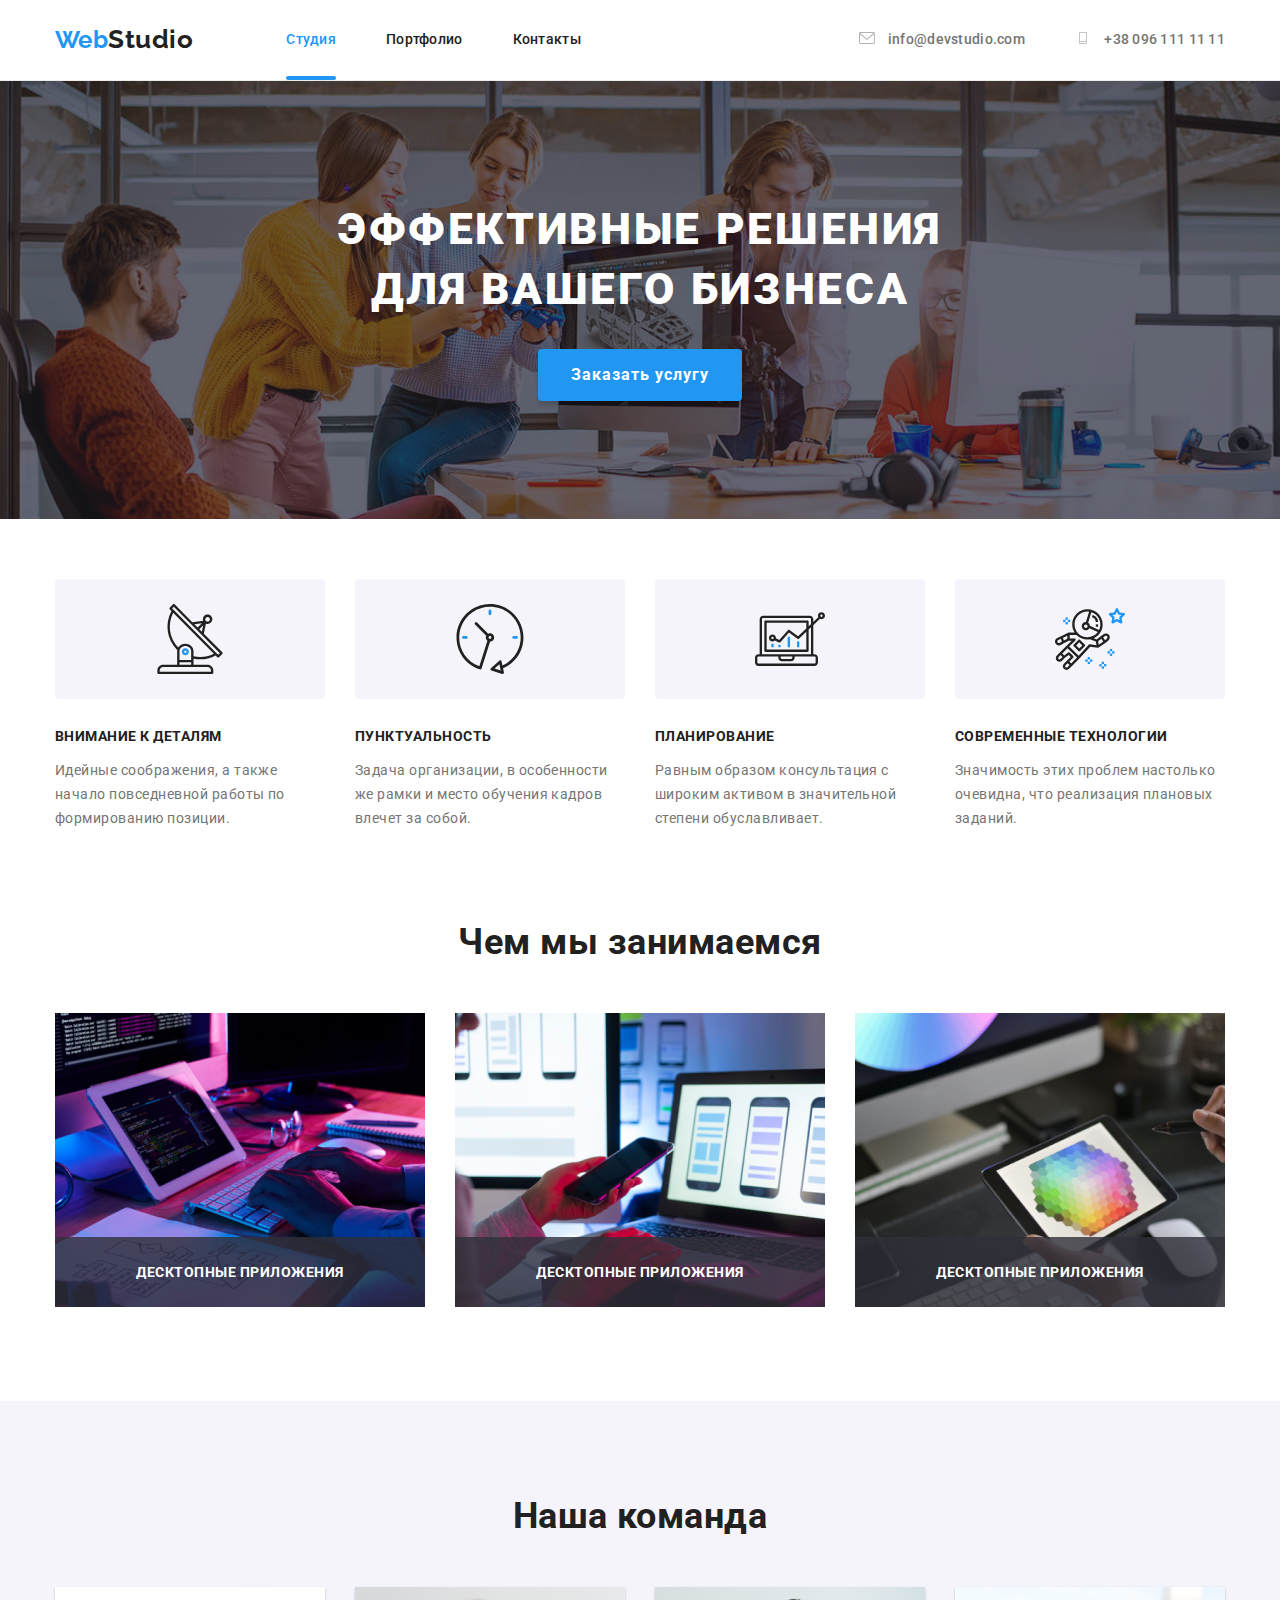
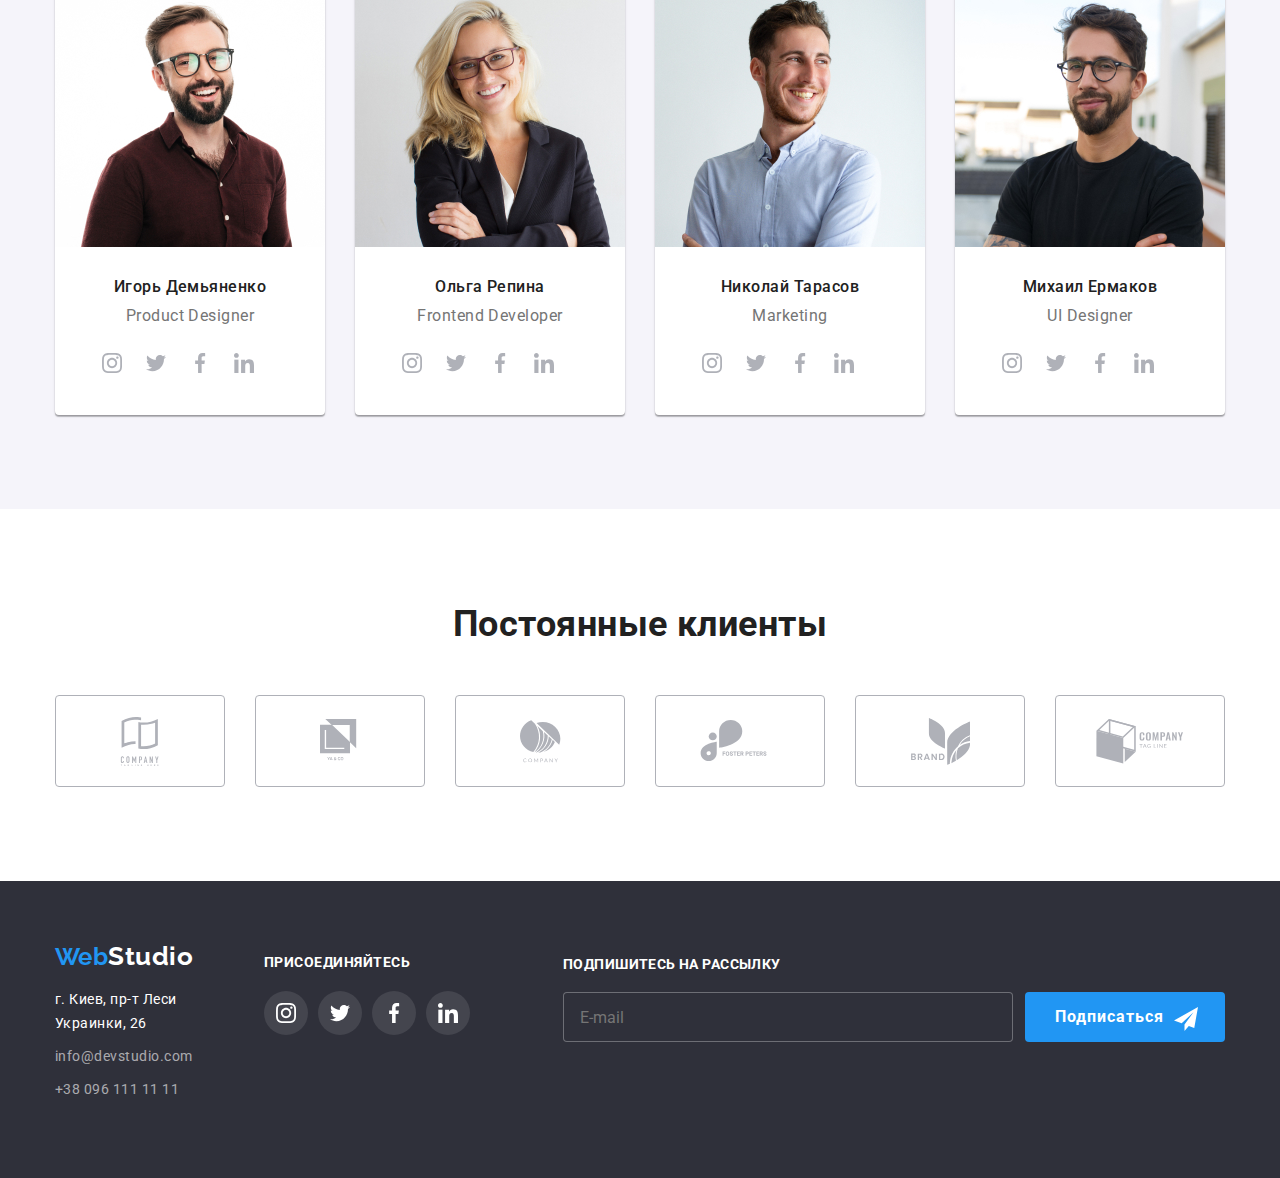
==== commit c400401f: "иконки свг" ====
--- a/index.html
+++ b/index.html
@@ -12,11 +12,12 @@
 
 <body class="body">
     <!--шапка сайта-->
-   <!-- <header class="page-header">
+    <header class="page-header">
         <div class="container main-nav">
         <nav class="main-nav">
             <a class="link-logo" href="./index.html"> <span class="logo-web">Web</span>Studio
             </a>
+            
 
             <ul class="site-nav list">
                 <li class="navigation-list"> <a href="./index.html" class="current links-transition menu-link">Студия</a></li>
@@ -41,7 +42,7 @@
             </li>
         </ul>
         </div>
-    </header>-->
+    </header>
     <main>
         <!--Герой-->
         <section class="hero">
--- a/css/main.min.css
+++ b/css/main.min.css
@@ -1,2 +1,2 @@
-html{box-sizing:border-box}*,*::before,*::after{box-sizing:inherit}*::before,*::after{margin:0;padding:0}img{display:block}.body{color:var(--primary-text-color);background:var(--bg-primary);font-family:Roboto, sans-serif;font-weight:700;letter-spacing:0.03em;margin:0}input{font-family:inherit}.list{list-style:none;margin:0;padding:0}.container{width:100%;padding:0 15px}@media screen and (min-width: 480px){.container{max-width:480px;margin:0 auto}}@media screen and (min-width: 768px){.container{max-width:768px;padding:0 15px}}@media screen and (min-width: 1200px){.container{max-width:1200px;padding:0 15px}}:root{--primary-text-color: #212121;--secondary-text-color: #757575;--accent-color: #2196f3;--secondary-accent-color: #ffffff;--contacts-text-footer: rgba(255, 255, 255, 0.6);--bg-header: #ffffff;--bg-hero: #c4c4c4;--bg-footer: #2f303a;--bg-primary: #ffffff;--bg-secondary: #f5f4fa;--bg-box: #ffffff;--border-bottom: #ececec;--shadow: rgba(47, 48, 58, 0.4);--border-clients: #afb1b8;--logo-color: #afb1b8;--shadow-button-hero: 0px 4px 4px rgba(0, 0, 0, 0.15)}.visually-hidden{position:absolute !important;clip:rect(1px 1px 1px 1px);clip:rect(1px, 1px, 1px, 1px);padding:0 !important;border:0 !important;height:1px !important;width:1px !important;overflow:hidden}.link-logo{color:var(--primary-text-color);text-decoration:none;font-family:Raleway, sans-serif;font-size:24px;line-height:1.167;margin-right:93px;padding-top:24px;padding-bottom:25px;transition:color 250ms cubic-bezier(0.4, 0, 0.2, 1)}.link-logo:hover,.link-logo:focus{color:var(--accent-color)}.logo-web{color:var(--accent-color);font-family:Raleway, sans-serif;font-size:24px;line-height:1.167}.logo-web:hover,.logo-web:focus{color:var(--accent-color)}@media screen and (min-width: 768px){.link-logo{font-size:26px;line-height:1.19}}.logo-footer{color:var(--secondary-accent-color);text-decoration:none;font-family:Raleway, sans-serif;font-size:24px;line-height:1.167;margin-bottom:20px;transition:color 250ms cubic-bezier(0.4, 0, 0.2, 1)}.logo-footer:hover,.logo-footer:focus{color:var(--accent-color)}@media screen and (min-width: 768px){.logo-footer{font-size:26px;line-height:1.19}}.page-header{text-decoration-color:none;background:var(--bg-header);border-bottom:1px solid var(--border-bottom);margin:0px;padding:0px}.main-nav{display:flex;align-items:center}.site-nav a{color:var(--primary-text-color);text-decoration:none;font-weight:500;font-size:14px;line-height:1.14;letter-spacing:0.02em;display:block;padding-top:32px;padding-bottom:32px}.navigation-list{margin-right:50px;padding:0px}.navigation-list:last-child{margin-right:0px}.links-transition{transition:color 250ms cubic-bezier(0.4, 0, 0.2, 1)}.menu-link{position:relative}.menu-link::after{content:"";display:block;width:100%;height:4px;border-radius:2px;background-color:var(--accent-color);position:absolute;left:0;bottom:0;opacity:0;transition:color 250ms cubic-bezier(0.4, 0, 0.2, 1)}.menu-link:hover::after{opacity:1;color:var(--accent-color)}.current::after{opacity:1;color:var(--accent-color)}.site-nav{display:flex}.site-nav a:hover,.site-nav a:focus{color:var(--accent-color)}.site-nav .current{color:var(--accent-color)}.auth-nav{display:flex;margin-left:auto}.auth-nav-svg{fill:var(--logo-color);width:16px;height:12px;margin-right:10px}.link-auth-nav-svg:hover svg,.link-auth-nav-svg:focus svg{fill:var(--accent-color)}.list-contacts{display:flex}.list-contacts:hover,.list-contacts:focus{fill:var(--accent-color)}.auth-nav .list-contacts+.list-contacts{margin-left:50px}.auth-nav a{color:var(--secondary-text-color);text-decoration:none;font-weight:500;font-size:14px;line-height:1.14;letter-spacing:0.02em;padding-top:32px;padding-bottom:32px}.auth-nav a:hover,.auth-nav a:focus{color:var(--accent-color)}.hero{padding-top:118px;padding-bottom:118px;background-color:var(--bg-hero);background-image:linear-gradient(to right, var(--shadow), var(--shadow)),url(../image/img-bg-mobile.jpg);background-position:x 0px y 60px;background-repeat:no-repeat;background-size:cover;text-align:center}.hero-title{color:var(--secondary-accent-color);font-weight:900;font-size:26px;line-height:1.615;text-align:center;letter-spacing:0.06em;text-transform:uppercase;margin-top:0;margin-bottom:30px}.hero-button{color:var(--secondary-accent-color);font-size:16px;font-weight:700;line-height:1.875;align-items:center;text-align:center;letter-spacing:0.06em;display:inline-block;text-align:center;padding:10px 32px;background-color:var(--accent-color);border-radius:4px;box-shadow:var(--shadow-button-hero);border:1px solid transparent;cursor:pointer;min-width:136px}@media screen and (min-device-pixel-ratio: 2) and (min-width: 320px), screen and (min-resolution: 192dpi) and (min-width: 320px), screen and (min-resolution: 2dppx) and (min-width: 320px){.hero{background-image:linear-gradient(to right, var(--shadow), var(--shadow)),url(../image/img-bg-mobile@2x.jpg)}}@media screen and (min-width: 768px){.hero{background-image:linear-gradient(to right, var(--shadow), var(--shadow)),url(../image/img-bg-tablet.jpg);background-position:x 0px y 80px}}@media screen and (min-device-pixel-ratio: 2) and (min-width: 768px), screen and (min-resolution: 192dpi) and (min-width: 768px), screen and (min-resolution: 2dppx) and (min-width: 768px){.hero{background-image:linear-gradient(to right, var(--shadow), var(--shadow)),url(../image/img-bg-tablet@2x.jpg)}}@media screen and (min-width: 1200px){.hero{background-image:linear-gradient(to right, var(--shadow), var(--shadow)),url(../image/img-bg-desktop.jpg)}.hero-title{font-size:44px;line-height:1.364}}@media screen and (min-device-pixel-ratio: 2) and (min-width: 1200px), screen and (min-resolution: 192dpi) and (min-width: 1200px), screen and (min-resolution: 2dppx) and (min-width: 1200px){.hero{background-image:linear-gradient(to right, var(--shadow), var(--shadow)),url(../image/img-bg-desktop@2x.jpg)}}.section{padding-top:60px;margin-bottom:0px}.section-title{font-size:14px;line-height:1.14;text-transform:uppercase;margin:0px 0px 10px 0px;padding:0px;align-items:center;text-align:center}.section-text{color:var(--secondary-text-color);font-weight:400;font-size:14px;line-height:1.71;margin-bottom:30px;padding:0px}.list-box-first{width:450px}.list-box-first::before{content:"";display:block;height:120px;background-color:var(--bg-secondary);background-size:70px 70px;background-repeat:no-repeat;background-position:center;border-radius:4px;margin-bottom:30px}.list-item-svg1::before{background-image:url(../image/svg1.svg)}.list-item-clock2::before{background-image:url(../image/clock2.svg)}.list-item-diagram3::before{background-image:url(../image/diagram3.svg)}.list-item-astronaut4::before{background-image:url(../image/astronaut4.svg)}@media screen and (min-width: 768px){.benefits{display:flex;flex-wrap:wrap}.section-title{text-align:left}.list-box-first{width:354px}.list-box-first:nth-child(even){margin-left:30px}}@media screen and (min-width: 1200px){.list-box-first{width:270px}.list-box-first+.list-box-first{margin-left:30px;padding:0px}}@media screen and (min-width: 320px) and (max-width: 767px){.section.pading{display:none}}@media screen and (min-width: 768px) and (max-width: 1199px){.section.pading{display:none}}.section-main-title{font-size:36px;line-height:1.17;text-align:center;margin-bottom:50px;margin-top:0px;padding:0px}.images-work{display:flex}.list-box-secondary+.list-box-secondary{margin:0px 0px 0px 30px;padding:0px}.pading{padding-bottom:94px}.work-thumb{position:relative}.wraper-text-name{width:370px;height:70px;background-color:rgba(47,48,58,0.8);position:absolute;display:flex;bottom:0;left:0}.text-name{display:flex;justify-content:center;align-items:center;font-style:normal;font-weight:700;font-size:14px;line-height:1.17;text-align:center;text-transform:uppercase;margin:auto;padding:0px;color:var(--secondary-accent-color)}.section-team{background:var(--bg-secondary);margin:0px;padding-top:60px;padding-bottom:60px}.secondary-margine{margin-top:0px;margin-bottom:0px}.section-main-title{margin-bottom:30px}.team-boxes{display:flex;flex-wrap:wrap}.team-items{text-align:center;box-shadow:0px 1px 3px rgba(0,0,0,0.12),0px 1px 1px rgba(0,0,0,0.14),0px 2px 1px rgba(0,0,0,0.2);border-radius:0px 0px 4px 4px}.team-items+.team-items{margin-top:30px}.team-name{font-weight:500;font-size:16px;line-height:1.19;margin-top:30px;margin-bottom:0px;padding:0px}.section-text-profession{color:var(--secondary-text-color);font-weight:400;font-size:16px;line-height:1.19;padding:0px;margin-top:10px;margin-bottom:16px}.social-list{display:flex;justify-content:center}.social-list-svg{fill:var(--logo-color);width:20px;height:20px;transition:fill 250ms cubic-bezier(0.4, 0, 0.2, 1)}.social-list-link{display:flex;justify-content:center;align-items:center;width:44px;height:44px;border-radius:50%}.team-list-content-wrapper{padding-left:122px;padding-right:122px;padding-bottom:24px}@media screen and (min-width: 768px){.team-items{width:354px}.team-items:nth-child(even){margin-left:30px}.team-items:nth-child(1),.team-items:nth-child(2){margin-top:0px}.team-items:nth-child(3),.team-items:nth-child(4){margin-top:30px}.team-list-content-wrapper{padding-left:74px;padding-right:74px;padding-bottom:24px}}@media screen and (min-width: 1200px){.section-team{padding-top:94px;padding-bottom:94px}.section-main-title{margin-bottom:50px}.team-items{width:270px}.team-items+.team-items{margin:0px 0px 0px 30px}.social-list-link{justify-content:space-between;align-items:center;transition:background-color 250ms cubic-bezier(0.4, 0, 0.2, 1)}.social-list-link:hover,.social-list-link:focus{background-color:var(--accent-color)}.social-list-link:hover svg,.social-list-link:focus svg{fill:var(--secondary-accent-color)}.team-list-content-wrapper{padding-left:32px;padding-right:32px;padding-bottom:30px}}.section-clients{margin:0px;padding-top:60px;padding-bottom:60px}.third-margin{margin:0px 0px 30px 0px}.clients-box{display:flex;flex-wrap:wrap;justify-content:center}.clients-link{display:flex;justify-content:center;align-items:center;width:208px;height:90px}.clients-link:hover svg,.clients-link:focus svg{fill:var(--accent-color)}.clients-list-icon{fill:var(--logo-color);transition:fill 250ms cubic-bezier(0.4, 0, 0.2, 1)}.clients-list-icon:hover,.clients-list-icon:focus{fill:var(--accent-color)}.clients-margin{border:1px solid var(--border-clients);border-radius:4px;transition:color 250ms cubic-bezier(0.4, 0, 0.2, 1)}.clients-margin:hover,.clients-margin:focus{border:1px solid var(--accent-color)}@media screen and (min-width: 320px) and (max-width: 480px){.clients-margin:nth-child(even){margin-left:29px}.clients-margin:nth-child(3),.clients-margin:nth-child(4),.clients-margin:nth-child(5),.clients-margin:nth-child(6){margin-top:30px}}@media screen and (min-width: 768px){.clients-link{width:226px;height:90px}}.clients-margin{margin-left:30px}.clients-margin:nth-child(1),.clients-margin:nth-child(4){margin-left:0px}.clients-margin:nth-child(4),.clients-margin:nth-child(5),.clients-margin:nth-child(6){margin-top:30px}@media screen and (min-width: 1200px){.third-margin{margin:0px 0px 50px 0px}.section-clients{padding-top:94px;padding-bottom:94px}.clients-link{width:168px;flex-wrap:nowrap}.clients-margin+.clients-margin{margin:0px 0px 0px 30px}}.page-footer{background:var(--bg-footer);padding-top:60px;padding-bottom:60px;text-align:center;align-items:center}.adress-ul{list-style:none;text-decoration:none;margin-left:0px;padding-left:0px}.adress-items{margin-bottom:8px}.adress-items:last-child{margin-bottom:0px}.address{color:var(--secondary-accent-color);text-decoration:none;font-style:normal;font-weight:400;font-size:14px;line-height:1.71;margin:0px}.address-auth{color:var(--contacts-text-footer);text-decoration:none;font-style:normal;font-weight:400;font-size:14px;line-height:1.71}.text-footer{color:var(--secondary-accent-color);font-style:normal;font-weight:700;font-size:14px;line-height:1.17;text-transform:uppercase;margin-top:60px}.all-footer-container{display:block;align-items:center}.list-social-footer{display:flex;justify-content:center;align-items:center;margin-top:20px}.social-item-footer{display:flex;justify-content:center;align-items:center;width:44px;height:44px;border-radius:50%}.list-item-footer{justify-content:flex-start;align-items:center;border-radius:50%;margin-right:10px;width:44px;height:44px;background-color:rgba(255,255,255,0.1);transition:background-color 250ms cubic-bezier(0.4, 0, 0.2, 1)}.list-item-footer:last-child{margin-right:0px}.social-svg-footer{fill:var(--secondary-accent-color);width:20px;height:20px;transition:fill 250ms cubic-bezier(0.4, 0, 0.2, 1)}.box-mailing{margin-left:0px}.mailing-btn-wraper{display:block}.text-mailing{font-size:14px;line-height:1.14;letter-spacing:0.03em;text-transform:uppercase;color:var(--secondary-accent-color);margin-top:60px;margin-bottom:20px}.btn-for-mailing{display:flex;position:relative;width:200px;height:50px;background-color:var(--accent-color);font-family:Roboto, sans-serif;font-weight:700;font-size:16px;line-height:1.88;align-items:center;text-align:center;letter-spacing:0.06em;color:var(--secondary-accent-color);border-radius:4px;border:1px solid transparent;padding:10px 62px 10px 29px;margin-top:20px;margin-left:130px}.mail-input-wraper{display:flex;width:100%;height:50px;border:1px solid rgba(255,255,255,0.3);border-radius:4px;background-color:var(--bg-footer);padding-left:16px;color:rgba(117,117,117,0.5)}.position-svg-icon{padding-left:10px;padding-top:13px;align-items:center;justify-content:center}.my-send-icon{width:24px;height:24px}@media screen and (min-width: 768px){.text-footer{margin-top:0px}.mail-input-wraper{width:450px}.all-footer-container{display:flex;flex-wrap:wrap;justify-content:space-around}.box-social-link{margin-bottom:60px}}@media screen and (min-width: 1200px){.page-footer{text-align:start}.adress-items{margin-bottom:9px}.text-footer{margin:0}.box-social-link{margin-left:50px;padding-top:10px;margin-bottom:80px}.list-social-footer{justify-content:flex-start;margin-top:20px}.social-item-footer:hover,.social-item-footer:focus{fill:var(--accent-color)}.list-item-footer:hover,.list-item-footer:focus{background-color:var(--accent-color)}.social-svg-footer:hover,.social-svg-footer:focus{fill:var(--secondary-accent-color)}.all-footer-container{flex-wrap:nowrap}.footer-adress{padding-top:60px;padding-bottom:60px}.box-mailing{margin-left:93px;margin-bottom:60px}.mailing-btn-wraper{display:flex}.text-mailing{margin-top:0px}.btn-for-mailing{margin-left:12px;margin-top:0px}}.hidden-title{display:none}.button-list{display:flex;flex-wrap:wrap}.section-button{padding-top:60px;padding-bottom:40px}.switch-button{background:var(--bg-secondary);border-radius:4px;border:1px solid transparent;font-family:inherit;font-weight:500;font-size:16px;line-height:1.63;text-align:center;padding:6px 22px 6px 22px;cursor:pointer;transition:color 250ms cubic-bezier(0.4, 0, 0.2, 1),background-color 250ms cubic-bezier(0.4, 0, 0.2, 1)}.switch-button:hover,.switch-button:focus{background-color:var(--accent-color);color:var(--secondary-accent-color)}.list-our-button+.list-our-button{margin-left:8px}.list-our-button:nth-child(4){margin-left:0}.list-our-button:nth-child(4),.list-our-button:nth-child(5){margin-top:21px}@media screen and (min-width: 768px){.section-button{padding-bottom:30px}.button-list{justify-content:center}.list-our-button+.list-our-button{margin-left:8px}.list-our-button:nth-child(4),.list-our-button:nth-child(5){margin-top:0px}}@media screen and (min-width: 1200px){.section-button{padding-top:94px;padding-bottom:50px}}.all-portfolio-list{display:flex;flex-wrap:wrap}.box{background:var(--bg-box);margin:0px;padding:0px}.box a{margin:0px;padding:0px}.portfolio-card{width:100%;margin-bottom:30px;border:1px solid #eeeeee}.portfolio-card:hover{border:1px solid #eeeeee;box-shadow:0px 1px 1px rgba(0,0,0,0.12),0px 4px 4px rgba(0,0,0,0.06),1px 4px 6px rgba(0,0,0,0.16)}.section-cards{margin:0px;padding-top:0px;padding-bottom:60px}.portfolio-link{color:var(--primary-text-color);background:var(--bg-box);text-decoration:none;margin:0px;padding:0px}.portfolio-name{font-size:18px;line-height:2;letter-spacing:0.06em;margin:0px}.section-text-type{color:var(--secondary-text-color);font-weight:400;font-size:16px;line-height:1.89;margin-top:4px;margin-bottom:0px}.portfolio-padding{padding-top:20px;padding-bottom:20px;padding-left:24px;padding-right:24px}.image-thumb{position:relative;width:370px;height:294px;overflow:hidden}.image-thumb>.overlay{position:absolute;font-weight:400;font-size:18px;line-height:1.55;color:var(--bg-secondary);background-color:var(--accent-color);top:0;left:0;width:100%;height:100%;margin:0;padding:63px 24px;transform:translateY(100%);transition:250ms ease;opacity:0}.image-thumb:hover>.overlay{opacity:1;transform:translateY(0%)}@media screen and (min-width: 768px){.portfolio-card{width:354px}.portfolio-card:nth-child(even){margin-left:30px}}@media screen and (min-width: 1200px){.portfolio-card{width:370px;margin-left:0px;margin-right:30px;margin-bottom:30px}.portfolio-card:nth-last-child(-n+3){margin-bottom:0px}.portfolio-card:nth-child(3){margin-right:-30px}.portfolio-card:nth-child(6){margin-right:-30px}.portfolio-card:nth-child(9){margin-right:-30px}.section-cards{padding-bottom:94px}}.backdrop{width:100%;height:100%;background-color:rgba(0,0,0,0.2);position:fixed;top:0;left:0;transition:all 300ms linear}.modal{position:absolute;top:50%;left:50%;transform:translate(-50%, -50%);width:528px;min-height:581px;background:var(--secondary-accent-color);box-shadow:0px 1px 3px rgba(0,0,0,0.12),0px 1px 1px rgba(0,0,0,0.14),0px 2px 1px rgba(0,0,0,0.2);border-radius:4px}.modal-button-close{position:absolute;top:8px;right:8px;width:30px;height:30px;background:var(--bg-secondary);border:1px solid rgba(0,0,0,0.1);border-radius:50%;cursor:pointer}.modal-button-close:focus svg{fill:var(--accent-color)}.is-hidden{opacity:0;visibility:hidden;pointer-events:none}.form-title{font-family:Roboto, sans-serif;font-weight:bold;font-size:20px;line-height:1.15;text-align:center;letter-spacing:0.03em;padding:40px 40px 0px 40px;margin:0}.modal-form{display:flex;flex-direction:column;padding:12px 40px 40px 40px}.modal-form-label{font-family:Roboto, sans-serif;font-weight:400;font-size:12px;line-height:1.15;letter-spacing:0.01em;color:var(--secondary-text-color)}.modal-form-label+.modal-form-label{padding-top:10px}.modal-form-input{border:1px solid rgba(33,33,33,0.2);border-radius:4px;width:100%;height:40px;padding-left:42px}.modal-form-input:focus{outline:none;border-color:var(--accent-color)}.modal-form-input:focus+.modal-form-icon{fill:var(--accent-color)}.modal-for-comment{margin-top:4px}.modal-for-comment:focus{outline:none;border-color:var(--accent-color)}.modal-icon-wraper{position:relative;display:block;margin-top:4px}.modal-form-icon{display:block;width:12px;height:12px;position:absolute;top:50%;left:16px;transform:translate(-50%, -50%)}.my-checkmark{position:absolute;width:11px;height:8px;top:50%;left:7px;transform:translate(-50%, -50%);fill:var(--secondary-accent-color)}.modal-for-comment{border:1px solid rgba(33,33,33,0.2);border-radius:4px;width:100%;height:120px;resize:none;padding:12px 16px}.modal-for-comment::placeholder{font-family:Roboto, sans-serif;font-style:normal;font-weight:400;font-size:12px;line-height:1.17;letter-spacing:0.01em;color:rgba(117,117,117,0.5)}.contact-form-policy-label{position:relative;display:flex;align-items:center;margin-top:20px;margin-bottom:30px;justify-content:center;font-weight:400;font-size:14px;line-height:1.71;letter-spacing:0.03em;color:var(--secondary-text-color)}.contact-form-policy-label::before{content:"";display:block;width:16px;height:15px;border-radius:2px;margin-right:7px;background-image:url(../image/square.svg)}.modal-form-policy:checked+.contact-form-policy-label::before{background-color:var(--accent-color);background-image:url(../image/my-mark.svg);background-repeat:no-repeat;background-position:50% 50%}.agreement-condition{display:flex;color:var(--accent-color)}.modal-form-button{font-family:Roboto, sans-serif;font-weight:700;font-size:16px;line-height:1.89;display:flex;justify-content:center;align-items:center;text-align:center;letter-spacing:0.06em;color:var(--secondary-accent-color);background-color:var(--accent-color);padding:10px 55px 10px 56px;box-shadow:0px 4px 4px rgba(0,0,0,0.15);border-radius:4px;width:200px;height:50px;margin:auto}
+html{box-sizing:border-box}*,*::before,*::after{box-sizing:inherit}*::before,*::after{margin:0;padding:0}img{display:block}.body{color:var(--primary-text-color);background:var(--bg-primary);font-family:Roboto, sans-serif;font-weight:700;letter-spacing:0.03em;margin:0}input{font-family:inherit}.list{list-style:none;margin:0;padding:0}.container{width:100%;padding:0 15px}@media screen and (min-width: 480px){.container{max-width:480px;margin:0 auto}}@media screen and (min-width: 768px){.container{max-width:768px;padding:0 15px}}@media screen and (min-width: 1200px){.container{max-width:1200px;padding:0 15px}}:root{--primary-text-color: #212121;--secondary-text-color: #757575;--accent-color: #2196f3;--secondary-accent-color: #ffffff;--contacts-text-footer: rgba(255, 255, 255, 0.6);--bg-header: #ffffff;--bg-hero: #c4c4c4;--bg-footer: #2f303a;--bg-primary: #ffffff;--bg-secondary: #f5f4fa;--bg-box: #ffffff;--border-bottom: #ececec;--shadow: rgba(47, 48, 58, 0.4);--border-clients: #afb1b8;--logo-color: #afb1b8;--shadow-button-hero: 0px 4px 4px rgba(0, 0, 0, 0.15)}.visually-hidden{position:absolute !important;clip:rect(1px 1px 1px 1px);clip:rect(1px, 1px, 1px, 1px);padding:0 !important;border:0 !important;height:1px !important;width:1px !important;overflow:hidden}.link-logo{color:var(--primary-text-color);text-decoration:none;font-family:Raleway, sans-serif;font-size:24px;line-height:1.167;margin-right:93px;padding-top:24px;padding-bottom:25px;transition:color 250ms cubic-bezier(0.4, 0, 0.2, 1)}.link-logo:hover,.link-logo:focus{color:var(--accent-color)}.logo-web{color:var(--accent-color);font-family:Raleway, sans-serif;font-size:24px;line-height:1.167}.logo-web:hover,.logo-web:focus{color:var(--accent-color)}@media screen and (min-width: 768px){.link-logo{font-size:26px;line-height:1.19}}.logo-footer{color:var(--secondary-accent-color);text-decoration:none;font-family:Raleway, sans-serif;font-size:24px;line-height:1.167;margin-bottom:20px;transition:color 250ms cubic-bezier(0.4, 0, 0.2, 1)}.logo-footer:hover,.logo-footer:focus{color:var(--accent-color)}@media screen and (min-width: 768px){.logo-footer{font-size:26px;line-height:1.19}}.page-header{text-decoration-color:none;background:var(--bg-header);border-bottom:1px solid var(--border-bottom);margin:0px;padding:0px}.main-nav{display:flex;align-items:center}.site-nav a{color:var(--primary-text-color);text-decoration:none;font-weight:500;font-size:14px;line-height:1.14;letter-spacing:0.02em;display:block;padding-top:32px;padding-bottom:32px}.navigation-list{margin-right:50px;padding:0px}.navigation-list:last-child{margin-right:0px}.links-transition{transition:color 250ms cubic-bezier(0.4, 0, 0.2, 1)}.menu-link{position:relative}.menu-link::after{content:"";display:block;width:100%;height:4px;border-radius:2px;background-color:var(--accent-color);position:absolute;left:0;bottom:0;opacity:0;transition:color 250ms cubic-bezier(0.4, 0, 0.2, 1)}.menu-link:hover::after{opacity:1;color:var(--accent-color)}.current::after{opacity:1;color:var(--accent-color)}.site-nav{display:flex}.site-nav a:hover,.site-nav a:focus{color:var(--accent-color)}.site-nav .current{color:var(--accent-color)}.auth-nav{display:flex;margin-left:auto}.auth-nav-svg{fill:var(--logo-color);width:16px;height:12px;margin-right:10px}.link-auth-nav-svg:hover svg,.link-auth-nav-svg:focus svg{fill:var(--accent-color)}.list-contacts{display:flex}.list-contacts:hover,.list-contacts:focus{fill:var(--accent-color)}.auth-nav .list-contacts+.list-contacts{margin-left:50px}.auth-nav a{color:var(--secondary-text-color);text-decoration:none;font-weight:500;font-size:14px;line-height:1.14;letter-spacing:0.02em;padding-top:32px;padding-bottom:32px}.auth-nav a:hover,.auth-nav a:focus{color:var(--accent-color)}.hero{padding-top:118px;padding-bottom:118px;background-color:var(--bg-hero);background-image:linear-gradient(to right, var(--shadow), var(--shadow)),url(../image/img-bg-mobile.jpg);background-position:x 0px y 60px;background-repeat:no-repeat;background-size:cover;text-align:center}.hero-title{color:var(--secondary-accent-color);font-weight:900;font-size:26px;line-height:1.615;text-align:center;letter-spacing:0.06em;text-transform:uppercase;margin-top:0;margin-bottom:30px}.hero-button{color:var(--secondary-accent-color);font-size:16px;font-weight:700;line-height:1.875;align-items:center;text-align:center;letter-spacing:0.06em;display:inline-block;text-align:center;padding:10px 32px;background-color:var(--accent-color);border-radius:4px;box-shadow:var(--shadow-button-hero);border:1px solid transparent;cursor:pointer;min-width:136px}@media screen and (min-device-pixel-ratio: 2) and (min-width: 320px), screen and (min-resolution: 192dpi) and (min-width: 320px), screen and (min-resolution: 2dppx) and (min-width: 320px){.hero{background-image:linear-gradient(to right, var(--shadow), var(--shadow)),url(../image/img-bg-mobile@2x.jpg)}}@media screen and (min-width: 768px){.hero{background-image:linear-gradient(to right, var(--shadow), var(--shadow)),url(../image/img-bg-tablet.jpg);background-position:x 0px y 80px}}@media screen and (min-device-pixel-ratio: 2) and (min-width: 768px), screen and (min-resolution: 192dpi) and (min-width: 768px), screen and (min-resolution: 2dppx) and (min-width: 768px){.hero{background-image:linear-gradient(to right, var(--shadow), var(--shadow)),url(../image/img-bg-tablet@2x.jpg)}}@media screen and (min-width: 1200px){.hero{background-image:linear-gradient(to right, var(--shadow), var(--shadow)),url(../image/img-bg-desktop.jpg)}.hero-title{font-size:44px;line-height:1.364}}@media screen and (min-device-pixel-ratio: 2) and (min-width: 1200px), screen and (min-resolution: 192dpi) and (min-width: 1200px), screen and (min-resolution: 2dppx) and (min-width: 1200px){.hero{background-image:linear-gradient(to right, var(--shadow), var(--shadow)),url(../image/img-bg-desktop@2x.jpg)}}.section{padding-top:60px;margin-bottom:0px}.section-title{font-size:14px;line-height:1.14;text-transform:uppercase;margin:0px 0px 10px 0px;padding:0px;align-items:center;text-align:center}.section-text{color:var(--secondary-text-color);font-weight:400;font-size:14px;line-height:1.71;margin-bottom:30px;padding:0px}.list-box-first{width:450px}.list-box-first::before{content:"";display:block;height:120px;background-color:var(--bg-secondary);background-size:70px 70px;background-repeat:no-repeat;background-position:center;border-radius:4px;margin-bottom:30px}.list-item-svg1::before{background-image:url(../image/svg1.svg)}.list-item-clock2::before{background-image:url(../image/clock2.svg)}.list-item-diagram3::before{background-image:url(../image/diagram3.svg)}.list-item-astronaut4::before{background-image:url(../image/astronaut4.svg)}@media screen and (min-width: 768px){.benefits{display:flex;flex-wrap:wrap}.section-title{text-align:left}.list-box-first{width:354px}.list-box-first:nth-child(even){margin-left:30px}}@media screen and (min-width: 1200px){.list-box-first{width:270px}.list-box-first+.list-box-first{margin-left:30px;padding:0px}}@media screen and (min-width: 320px) and (max-width: 767px){.section.pading{display:none}}@media screen and (min-width: 768px) and (max-width: 1199px){.section.pading{display:none}}.section-main-title{font-size:36px;line-height:1.17;text-align:center;margin-bottom:50px;margin-top:0px;padding:0px}.images-work{display:flex}.list-box-secondary+.list-box-secondary{margin:0px 0px 0px 30px;padding:0px}.pading{padding-bottom:94px}.work-thumb{position:relative}.wraper-text-name{width:370px;height:70px;background-color:rgba(47,48,58,0.8);position:absolute;display:flex;bottom:0;left:0}.text-name{display:flex;justify-content:center;align-items:center;font-style:normal;font-weight:700;font-size:14px;line-height:1.17;text-align:center;text-transform:uppercase;margin:auto;padding:0px;color:var(--secondary-accent-color)}.section-team{background:var(--bg-secondary);margin:0px;padding-top:60px;padding-bottom:60px}.secondary-margine{margin-top:0px;margin-bottom:0px}.section-main-title{margin-bottom:30px}.team-boxes{display:flex;flex-wrap:wrap}.team-items{text-align:center;box-shadow:0px 1px 3px rgba(0,0,0,0.12),0px 1px 1px rgba(0,0,0,0.14),0px 2px 1px rgba(0,0,0,0.2);border-radius:0px 0px 4px 4px}.team-items+.team-items{margin-top:30px}.team-name{font-weight:500;font-size:16px;line-height:1.19;margin-top:30px;margin-bottom:0px;padding:0px}.section-text-profession{color:var(--secondary-text-color);font-weight:400;font-size:16px;line-height:1.19;padding:0px;margin-top:10px;margin-bottom:16px}.social-list{display:flex;justify-content:center}.social-list-svg{fill:var(--logo-color);width:20px;height:20px;transition:fill 250ms cubic-bezier(0.4, 0, 0.2, 1)}.social-list-link{display:flex;justify-content:center;align-items:center;width:44px;height:44px;border-radius:50%}.team-list-content-wrapper{padding-left:122px;padding-right:122px;padding-bottom:24px}@media screen and (min-width: 768px){.team-items{width:354px}.team-items:nth-child(even){margin-left:30px}.team-items:nth-child(1),.team-items:nth-child(2){margin-top:0px}.team-items:nth-child(3),.team-items:nth-child(4){margin-top:30px}.team-list-content-wrapper{padding-left:74px;padding-right:74px;padding-bottom:24px}}@media screen and (min-width: 1200px){.section-team{padding-top:94px;padding-bottom:94px}.section-main-title{margin-bottom:50px}.team-items{width:270px}.team-items+.team-items{margin:0px 0px 0px 30px}.social-list-link{justify-content:space-between;align-items:center;transition:background-color 250ms cubic-bezier(0.4, 0, 0.2, 1)}.social-list-link:hover,.social-list-link:focus{background-color:var(--accent-color)}.social-list-link:hover svg,.social-list-link:focus svg{fill:var(--secondary-accent-color)}.team-list-content-wrapper{padding-left:32px;padding-right:32px;padding-bottom:30px}}.section-clients{margin:0px;padding-top:60px;padding-bottom:60px}.third-margin{margin:0px 0px 30px 0px}.clients-box{display:flex;flex-wrap:wrap;justify-content:space-between}.clients-link{display:flex;justify-content:center;align-items:center;width:208px;height:90px}.clients-link:hover svg,.clients-link:focus svg{fill:var(--accent-color)}.clients-list-icon{fill:var(--logo-color);transition:fill 250ms cubic-bezier(0.4, 0, 0.2, 1)}.clients-list-icon:hover,.clients-list-icon:focus{fill:var(--accent-color)}.clients-margin{border:1px solid var(--border-clients);border-radius:4px;transition:color 250ms cubic-bezier(0.4, 0, 0.2, 1)}.clients-margin:hover,.clients-margin:focus{border:1px solid var(--accent-color)}@media screen and (min-width: 320px) and (max-width: 480px){.clients-margin:nth-child(even){margin-left:29px}.clients-margin:nth-child(3),.clients-margin:nth-child(4),.clients-margin:nth-child(5),.clients-margin:nth-child(6){margin-top:30px}}@media screen and (min-width: 768px){.clients-link{width:226px;height:90px}}.clients-margin{margin-left:30px}.clients-margin:nth-child(1),.clients-margin:nth-child(4){margin-left:0px}.clients-margin:nth-child(4),.clients-margin:nth-child(5),.clients-margin:nth-child(6){margin-top:30px}@media screen and (min-width: 1200px){.third-margin{margin:0px 0px 50px 0px}.section-clients{padding-top:94px;padding-bottom:94px}.clients-link{width:168px;flex-wrap:nowrap}.clients-margin+.clients-margin{margin:0px 0px 0px 30px}}.page-footer{background:var(--bg-footer);padding-top:60px;padding-bottom:60px;text-align:center;align-items:center}.adress-ul{list-style:none;text-decoration:none;margin-left:0px;padding-left:0px}.adress-items{margin-bottom:8px}.adress-items:last-child{margin-bottom:0px}.address{color:var(--secondary-accent-color);text-decoration:none;font-style:normal;font-weight:400;font-size:14px;line-height:1.71;margin:0px}.address-auth{color:var(--contacts-text-footer);text-decoration:none;font-style:normal;font-weight:400;font-size:14px;line-height:1.71}.text-footer{color:var(--secondary-accent-color);font-style:normal;font-weight:700;font-size:14px;line-height:1.17;text-transform:uppercase;margin-top:60px}.all-footer-container{display:block;align-items:center}.list-social-footer{display:flex;justify-content:center;align-items:center;margin-top:20px}.social-item-footer{display:flex;justify-content:center;align-items:center;width:44px;height:44px;border-radius:50%}.list-item-footer{justify-content:flex-start;align-items:center;border-radius:50%;margin-right:10px;width:44px;height:44px;background-color:rgba(255,255,255,0.1);transition:background-color 250ms cubic-bezier(0.4, 0, 0.2, 1)}.list-item-footer:last-child{margin-right:0px}.social-svg-footer{fill:var(--secondary-accent-color);width:20px;height:20px;transition:fill 250ms cubic-bezier(0.4, 0, 0.2, 1)}.box-mailing{margin-left:0px}.mailing-btn-wraper{display:block}.text-mailing{font-size:14px;line-height:1.14;letter-spacing:0.03em;text-transform:uppercase;color:var(--secondary-accent-color);margin-top:60px;margin-bottom:20px}.btn-for-mailing{display:flex;position:relative;width:200px;height:50px;background-color:var(--accent-color);font-family:Roboto, sans-serif;font-weight:700;font-size:16px;line-height:1.88;align-items:center;text-align:center;letter-spacing:0.06em;color:var(--secondary-accent-color);border-radius:4px;border:1px solid transparent;padding:10px 62px 10px 29px;margin-top:20px;margin-left:130px}.mail-input-wraper{display:flex;width:100%;height:50px;border:1px solid rgba(255,255,255,0.3);border-radius:4px;background-color:var(--bg-footer);padding-left:16px;color:rgba(117,117,117,0.5)}.position-svg-icon{padding-left:10px;padding-top:13px;align-items:center;justify-content:center}.my-send-icon{width:24px;height:24px}@media screen and (min-width: 768px){.text-footer{margin-top:0px}.mail-input-wraper{width:450px}.all-footer-container{display:flex;flex-wrap:wrap;justify-content:space-around}.box-social-link{margin-bottom:60px}}@media screen and (min-width: 1200px){.page-footer{text-align:start}.adress-items{margin-bottom:9px}.text-footer{margin:0}.box-social-link{margin-left:50px;padding-top:10px;margin-bottom:80px}.list-social-footer{justify-content:flex-start;margin-top:20px}.social-item-footer:hover,.social-item-footer:focus{fill:var(--accent-color)}.list-item-footer:hover,.list-item-footer:focus{background-color:var(--accent-color)}.social-svg-footer:hover,.social-svg-footer:focus{fill:var(--secondary-accent-color)}.all-footer-container{flex-wrap:nowrap}.footer-adress{padding-top:60px;padding-bottom:60px}.box-mailing{margin-left:93px;margin-bottom:60px}.mailing-btn-wraper{display:flex}.text-mailing{margin-top:0px}.btn-for-mailing{margin-left:12px;margin-top:0px}}.hidden-title{display:none}.button-list{display:flex;flex-wrap:wrap}.section-button{padding-top:60px;padding-bottom:40px}.switch-button{background:var(--bg-secondary);border-radius:4px;border:1px solid transparent;font-family:inherit;font-weight:500;font-size:16px;line-height:1.63;text-align:center;padding:6px 22px 6px 22px;cursor:pointer;transition:color 250ms cubic-bezier(0.4, 0, 0.2, 1),background-color 250ms cubic-bezier(0.4, 0, 0.2, 1)}.switch-button:hover,.switch-button:focus{background-color:var(--accent-color);color:var(--secondary-accent-color)}.list-our-button+.list-our-button{margin-left:8px}.list-our-button:nth-child(4){margin-left:0}.list-our-button:nth-child(4),.list-our-button:nth-child(5){margin-top:21px}@media screen and (min-width: 768px){.section-button{padding-bottom:30px}.button-list{justify-content:center}.list-our-button+.list-our-button{margin-left:8px}.list-our-button:nth-child(4),.list-our-button:nth-child(5){margin-top:0px}}@media screen and (min-width: 1200px){.section-button{padding-top:94px;padding-bottom:50px}}.all-portfolio-list{display:flex;flex-wrap:wrap}.box{background:var(--bg-box);margin:0px;padding:0px}.box a{margin:0px;padding:0px}.portfolio-card{width:100%;margin-bottom:30px;border:1px solid #eeeeee}.portfolio-card:hover{border:1px solid #eeeeee;box-shadow:0px 1px 1px rgba(0,0,0,0.12),0px 4px 4px rgba(0,0,0,0.06),1px 4px 6px rgba(0,0,0,0.16)}.section-cards{margin:0px;padding-top:0px;padding-bottom:60px}.portfolio-link{color:var(--primary-text-color);background:var(--bg-box);text-decoration:none;margin:0px;padding:0px}.portfolio-name{font-size:18px;line-height:2;letter-spacing:0.06em;margin:0px}.section-text-type{color:var(--secondary-text-color);font-weight:400;font-size:16px;line-height:1.89;margin-top:4px;margin-bottom:0px}.portfolio-padding{padding-top:20px;padding-bottom:20px;padding-left:24px;padding-right:24px}.image-thumb{position:relative;width:370px;height:294px;overflow:hidden}.image-thumb>.overlay{position:absolute;font-weight:400;font-size:18px;line-height:1.55;color:var(--bg-secondary);background-color:var(--accent-color);top:0;left:0;width:100%;height:100%;margin:0;padding:63px 24px;transform:translateY(100%);transition:250ms ease;opacity:0}.image-thumb:hover>.overlay{opacity:1;transform:translateY(0%)}@media screen and (min-width: 768px){.portfolio-card{width:354px}.portfolio-card:nth-child(even){margin-left:30px}}@media screen and (min-width: 1200px){.portfolio-card{width:370px;margin-left:0px;margin-right:30px;margin-bottom:30px}.portfolio-card:nth-last-child(-n+3){margin-bottom:0px}.portfolio-card:nth-child(3){margin-right:-30px}.portfolio-card:nth-child(6){margin-right:-30px}.portfolio-card:nth-child(9){margin-right:-30px}.section-cards{padding-bottom:94px}}.backdrop{width:100%;height:100%;background-color:rgba(0,0,0,0.2);position:fixed;top:0;left:0;transition:all 300ms linear}.modal{position:absolute;top:50%;left:50%;transform:translate(-50%, -50%);width:528px;min-height:581px;background:var(--secondary-accent-color);box-shadow:0px 1px 3px rgba(0,0,0,0.12),0px 1px 1px rgba(0,0,0,0.14),0px 2px 1px rgba(0,0,0,0.2);border-radius:4px}.modal-button-close{position:absolute;top:8px;right:8px;width:30px;height:30px;background:var(--bg-secondary);border:1px solid rgba(0,0,0,0.1);border-radius:50%;cursor:pointer}.modal-button-close:focus svg{fill:var(--accent-color)}.is-hidden{opacity:0;visibility:hidden;pointer-events:none}.form-title{font-family:Roboto, sans-serif;font-weight:bold;font-size:20px;line-height:1.15;text-align:center;letter-spacing:0.03em;padding:40px 40px 0px 40px;margin:0}.modal-form{display:flex;flex-direction:column;padding:12px 40px 40px 40px}.modal-form-label{font-family:Roboto, sans-serif;font-weight:400;font-size:12px;line-height:1.15;letter-spacing:0.01em;color:var(--secondary-text-color)}.modal-form-label+.modal-form-label{padding-top:10px}.modal-form-input{border:1px solid rgba(33,33,33,0.2);border-radius:4px;width:100%;height:40px;padding-left:42px}.modal-form-input:focus{outline:none;border-color:var(--accent-color)}.modal-form-input:focus+.modal-form-icon{fill:var(--accent-color)}.modal-for-comment{margin-top:4px}.modal-for-comment:focus{outline:none;border-color:var(--accent-color)}.modal-icon-wraper{position:relative;display:block;margin-top:4px}.modal-form-icon{display:block;width:12px;height:12px;position:absolute;top:50%;left:16px;transform:translate(-50%, -50%)}.my-checkmark{position:absolute;width:11px;height:8px;top:50%;left:7px;transform:translate(-50%, -50%);fill:var(--secondary-accent-color)}.modal-for-comment{border:1px solid rgba(33,33,33,0.2);border-radius:4px;width:100%;height:120px;resize:none;padding:12px 16px}.modal-for-comment::placeholder{font-family:Roboto, sans-serif;font-style:normal;font-weight:400;font-size:12px;line-height:1.17;letter-spacing:0.01em;color:rgba(117,117,117,0.5)}.contact-form-policy-label{position:relative;display:flex;align-items:center;margin-top:20px;margin-bottom:30px;justify-content:center;font-weight:400;font-size:14px;line-height:1.71;letter-spacing:0.03em;color:var(--secondary-text-color)}.contact-form-policy-label::before{content:"";display:block;width:16px;height:15px;border-radius:2px;margin-right:7px;background-image:url(../image/square.svg)}.modal-form-policy:checked+.contact-form-policy-label::before{background-color:var(--accent-color);background-image:url(../image/my-mark.svg);background-repeat:no-repeat;background-position:50% 50%}.agreement-condition{display:flex;color:var(--accent-color)}.modal-form-button{font-family:Roboto, sans-serif;font-weight:700;font-size:16px;line-height:1.89;display:flex;justify-content:center;align-items:center;text-align:center;letter-spacing:0.06em;color:var(--secondary-accent-color);background-color:var(--accent-color);padding:10px 55px 10px 56px;box-shadow:0px 4px 4px rgba(0,0,0,0.15);border-radius:4px;width:200px;height:50px;margin:auto}
 /*# sourceMappingURL=main.min.css.map */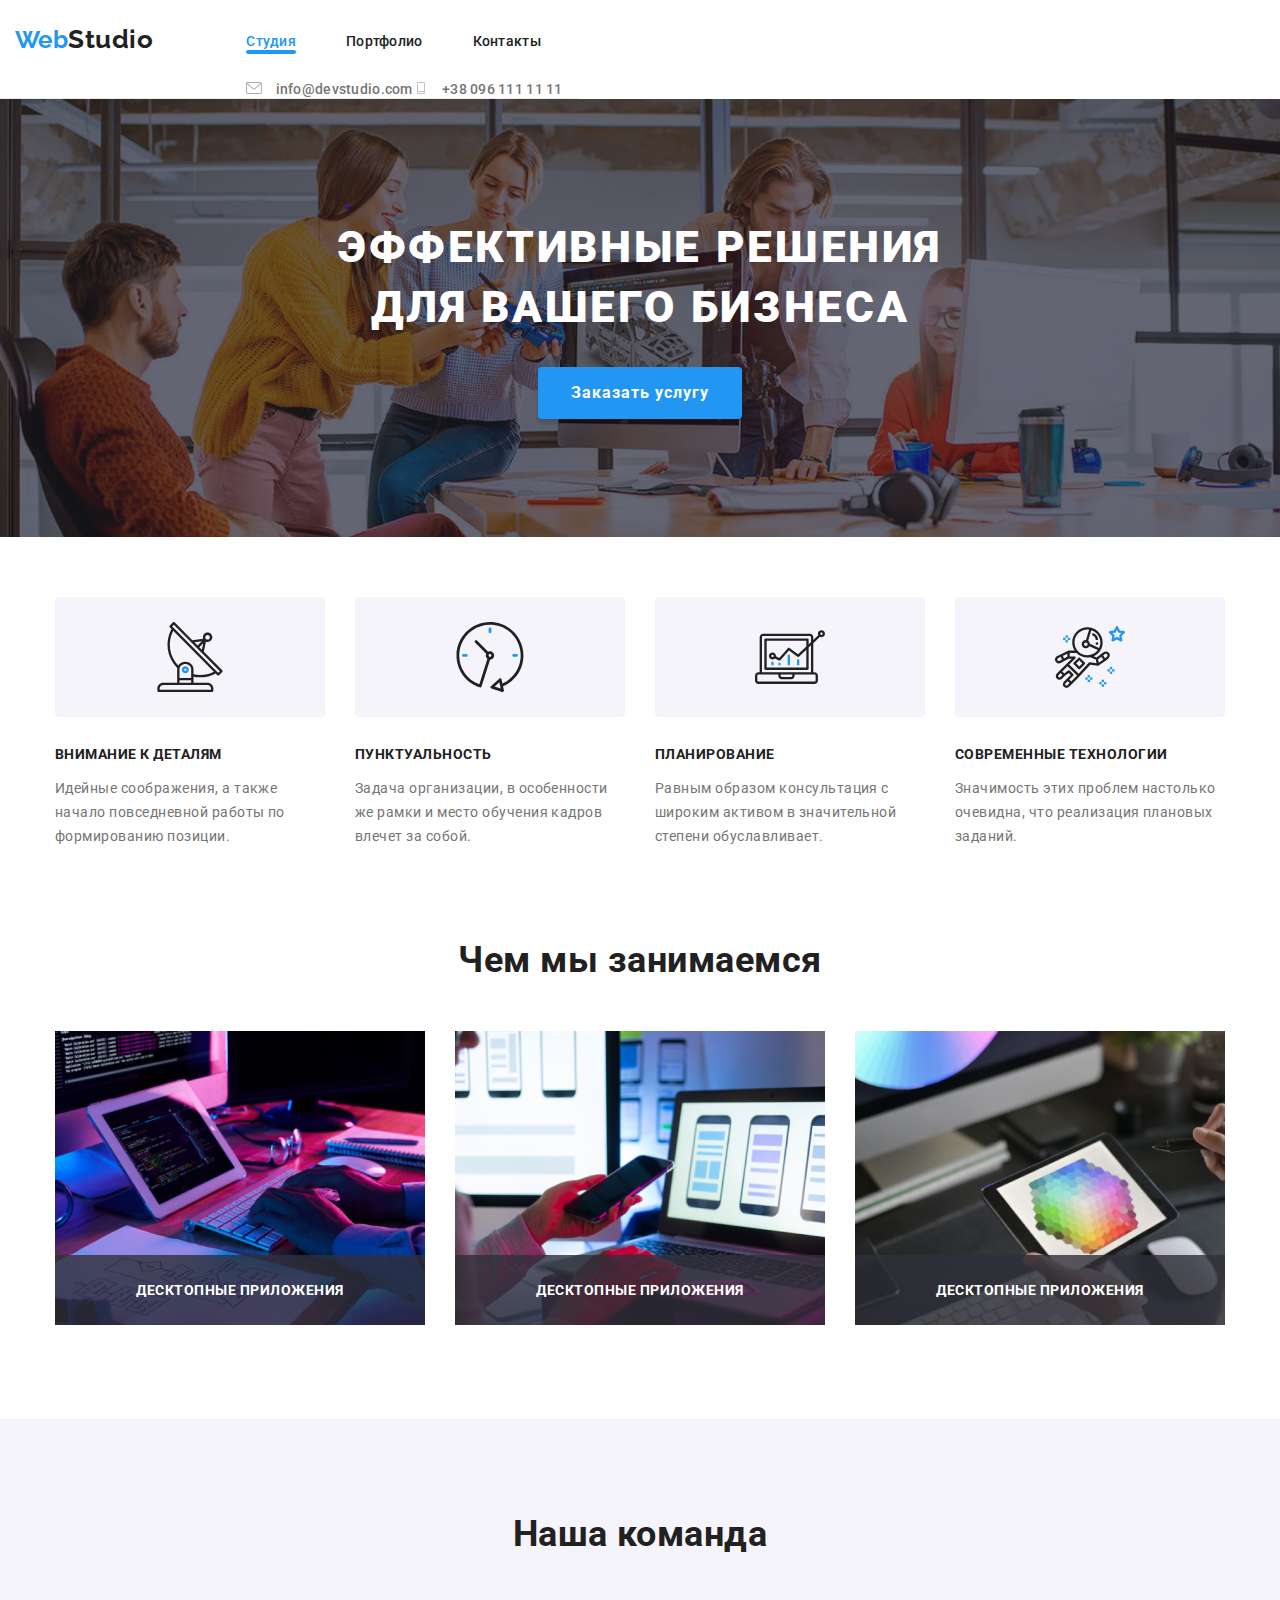
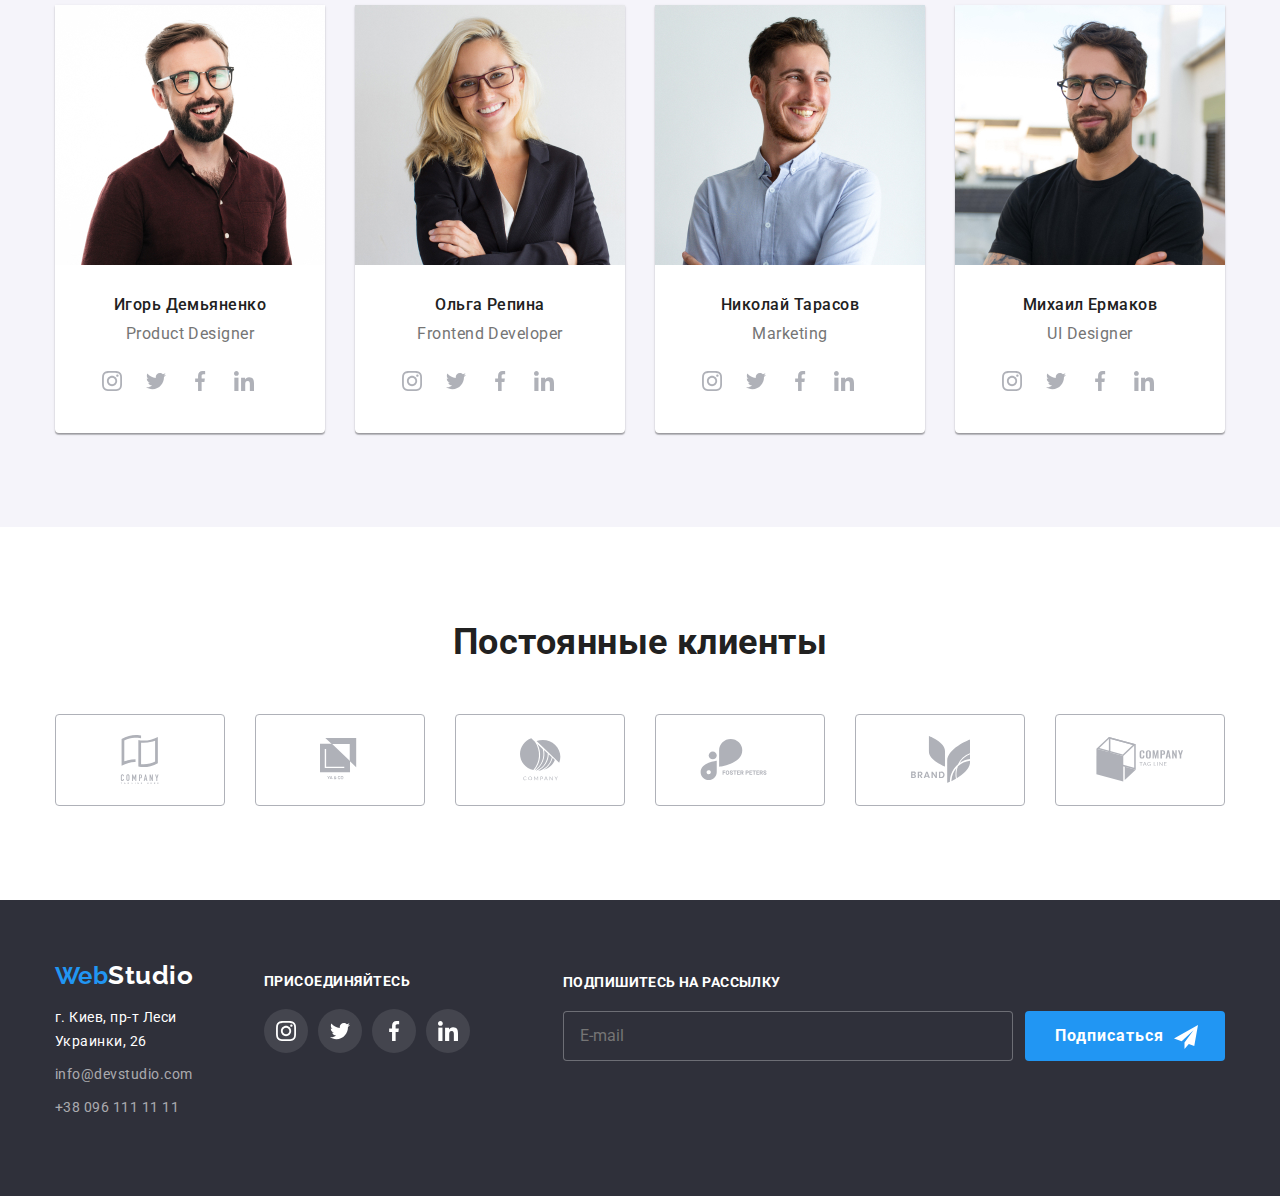
==== commit 748776a9: "изменения в хедере" ====
--- a/index.html
+++ b/index.html
@@ -14,12 +14,18 @@
     <!--шапка сайта-->
     <header class="page-header">
         <div class="container main-nav">
-        <nav class="main-nav">
             <a class="link-logo" href="./index.html"> <span class="logo-web">Web</span>Studio
             </a>
+            <button class="menu-button" type="button" data-menu-button>
+                <svg width="24" height="19" aria-label="переключатель мобильного меню">
+                    <use class="icon-cross" href="./image/sprite.svg#icon-close-24"></use>
+                    <use class="icon-menu" href="./image/sprite.svg#icon-menu-24"></use>
+                </svg>
+            </button>
+            <div class="wraper-for-menu-nav" data-menu> 
+        <nav class="main-navigation">
             
-
-            <ul class="site-nav list">
+        <ul class="site-nav list">
                 <li class="navigation-list"> <a href="./index.html" class="current links-transition menu-link">Студия</a></li>
                 <li class="navigation-list"> <a href="./portfolio.html" class="links-transition menu-link">Портфолио</a></li>
                 <li class="navigation-list"> <a href="" class="links-transition menu-link">Контакты</a></li>
@@ -41,6 +47,7 @@
                     +38 096 111 11 11</a>
             </li>
         </ul>
+        </div>
         </div>
     </header>
     <main>
@@ -394,7 +401,7 @@
 
     <!-- my backdrop-->
 
-   <!-- <div class="backdrop is-hidden" data-modal>
+    <div class="backdrop is-hidden" data-modal>
         <div class="modal">
             <button type="button" class="modal-button-close" data-modal-close >
                 <svg class="modal-button-svg" width="11" height="11">
@@ -440,8 +447,9 @@
             </form>
         
         </div>
-    </div>-->
+    </div>
     <script src="./js/modal.js"></script>
+    <script src="./js/menu.js"></script>
 </body>
 
 </html>--- a/css/main.min.css
+++ b/css/main.min.css
@@ -1,2 +1,2 @@
-html{box-sizing:border-box}*,*::before,*::after{box-sizing:inherit}*::before,*::after{margin:0;padding:0}img{display:block}.body{color:var(--primary-text-color);background:var(--bg-primary);font-family:Roboto, sans-serif;font-weight:700;letter-spacing:0.03em;margin:0}input{font-family:inherit}.list{list-style:none;margin:0;padding:0}.container{width:100%;padding:0 15px}@media screen and (min-width: 480px){.container{max-width:480px;margin:0 auto}}@media screen and (min-width: 768px){.container{max-width:768px;padding:0 15px}}@media screen and (min-width: 1200px){.container{max-width:1200px;padding:0 15px}}:root{--primary-text-color: #212121;--secondary-text-color: #757575;--accent-color: #2196f3;--secondary-accent-color: #ffffff;--contacts-text-footer: rgba(255, 255, 255, 0.6);--bg-header: #ffffff;--bg-hero: #c4c4c4;--bg-footer: #2f303a;--bg-primary: #ffffff;--bg-secondary: #f5f4fa;--bg-box: #ffffff;--border-bottom: #ececec;--shadow: rgba(47, 48, 58, 0.4);--border-clients: #afb1b8;--logo-color: #afb1b8;--shadow-button-hero: 0px 4px 4px rgba(0, 0, 0, 0.15)}.visually-hidden{position:absolute !important;clip:rect(1px 1px 1px 1px);clip:rect(1px, 1px, 1px, 1px);padding:0 !important;border:0 !important;height:1px !important;width:1px !important;overflow:hidden}.link-logo{color:var(--primary-text-color);text-decoration:none;font-family:Raleway, sans-serif;font-size:24px;line-height:1.167;margin-right:93px;padding-top:24px;padding-bottom:25px;transition:color 250ms cubic-bezier(0.4, 0, 0.2, 1)}.link-logo:hover,.link-logo:focus{color:var(--accent-color)}.logo-web{color:var(--accent-color);font-family:Raleway, sans-serif;font-size:24px;line-height:1.167}.logo-web:hover,.logo-web:focus{color:var(--accent-color)}@media screen and (min-width: 768px){.link-logo{font-size:26px;line-height:1.19}}.logo-footer{color:var(--secondary-accent-color);text-decoration:none;font-family:Raleway, sans-serif;font-size:24px;line-height:1.167;margin-bottom:20px;transition:color 250ms cubic-bezier(0.4, 0, 0.2, 1)}.logo-footer:hover,.logo-footer:focus{color:var(--accent-color)}@media screen and (min-width: 768px){.logo-footer{font-size:26px;line-height:1.19}}.page-header{text-decoration-color:none;background:var(--bg-header);border-bottom:1px solid var(--border-bottom);margin:0px;padding:0px}.main-nav{display:flex;align-items:center}.site-nav a{color:var(--primary-text-color);text-decoration:none;font-weight:500;font-size:14px;line-height:1.14;letter-spacing:0.02em;display:block;padding-top:32px;padding-bottom:32px}.navigation-list{margin-right:50px;padding:0px}.navigation-list:last-child{margin-right:0px}.links-transition{transition:color 250ms cubic-bezier(0.4, 0, 0.2, 1)}.menu-link{position:relative}.menu-link::after{content:"";display:block;width:100%;height:4px;border-radius:2px;background-color:var(--accent-color);position:absolute;left:0;bottom:0;opacity:0;transition:color 250ms cubic-bezier(0.4, 0, 0.2, 1)}.menu-link:hover::after{opacity:1;color:var(--accent-color)}.current::after{opacity:1;color:var(--accent-color)}.site-nav{display:flex}.site-nav a:hover,.site-nav a:focus{color:var(--accent-color)}.site-nav .current{color:var(--accent-color)}.auth-nav{display:flex;margin-left:auto}.auth-nav-svg{fill:var(--logo-color);width:16px;height:12px;margin-right:10px}.link-auth-nav-svg:hover svg,.link-auth-nav-svg:focus svg{fill:var(--accent-color)}.list-contacts{display:flex}.list-contacts:hover,.list-contacts:focus{fill:var(--accent-color)}.auth-nav .list-contacts+.list-contacts{margin-left:50px}.auth-nav a{color:var(--secondary-text-color);text-decoration:none;font-weight:500;font-size:14px;line-height:1.14;letter-spacing:0.02em;padding-top:32px;padding-bottom:32px}.auth-nav a:hover,.auth-nav a:focus{color:var(--accent-color)}.hero{padding-top:118px;padding-bottom:118px;background-color:var(--bg-hero);background-image:linear-gradient(to right, var(--shadow), var(--shadow)),url(../image/img-bg-mobile.jpg);background-position:x 0px y 60px;background-repeat:no-repeat;background-size:cover;text-align:center}.hero-title{color:var(--secondary-accent-color);font-weight:900;font-size:26px;line-height:1.615;text-align:center;letter-spacing:0.06em;text-transform:uppercase;margin-top:0;margin-bottom:30px}.hero-button{color:var(--secondary-accent-color);font-size:16px;font-weight:700;line-height:1.875;align-items:center;text-align:center;letter-spacing:0.06em;display:inline-block;text-align:center;padding:10px 32px;background-color:var(--accent-color);border-radius:4px;box-shadow:var(--shadow-button-hero);border:1px solid transparent;cursor:pointer;min-width:136px}@media screen and (min-device-pixel-ratio: 2) and (min-width: 320px), screen and (min-resolution: 192dpi) and (min-width: 320px), screen and (min-resolution: 2dppx) and (min-width: 320px){.hero{background-image:linear-gradient(to right, var(--shadow), var(--shadow)),url(../image/img-bg-mobile@2x.jpg)}}@media screen and (min-width: 768px){.hero{background-image:linear-gradient(to right, var(--shadow), var(--shadow)),url(../image/img-bg-tablet.jpg);background-position:x 0px y 80px}}@media screen and (min-device-pixel-ratio: 2) and (min-width: 768px), screen and (min-resolution: 192dpi) and (min-width: 768px), screen and (min-resolution: 2dppx) and (min-width: 768px){.hero{background-image:linear-gradient(to right, var(--shadow), var(--shadow)),url(../image/img-bg-tablet@2x.jpg)}}@media screen and (min-width: 1200px){.hero{background-image:linear-gradient(to right, var(--shadow), var(--shadow)),url(../image/img-bg-desktop.jpg)}.hero-title{font-size:44px;line-height:1.364}}@media screen and (min-device-pixel-ratio: 2) and (min-width: 1200px), screen and (min-resolution: 192dpi) and (min-width: 1200px), screen and (min-resolution: 2dppx) and (min-width: 1200px){.hero{background-image:linear-gradient(to right, var(--shadow), var(--shadow)),url(../image/img-bg-desktop@2x.jpg)}}.section{padding-top:60px;margin-bottom:0px}.section-title{font-size:14px;line-height:1.14;text-transform:uppercase;margin:0px 0px 10px 0px;padding:0px;align-items:center;text-align:center}.section-text{color:var(--secondary-text-color);font-weight:400;font-size:14px;line-height:1.71;margin-bottom:30px;padding:0px}.list-box-first{width:450px}.list-box-first::before{content:"";display:block;height:120px;background-color:var(--bg-secondary);background-size:70px 70px;background-repeat:no-repeat;background-position:center;border-radius:4px;margin-bottom:30px}.list-item-svg1::before{background-image:url(../image/svg1.svg)}.list-item-clock2::before{background-image:url(../image/clock2.svg)}.list-item-diagram3::before{background-image:url(../image/diagram3.svg)}.list-item-astronaut4::before{background-image:url(../image/astronaut4.svg)}@media screen and (min-width: 768px){.benefits{display:flex;flex-wrap:wrap}.section-title{text-align:left}.list-box-first{width:354px}.list-box-first:nth-child(even){margin-left:30px}}@media screen and (min-width: 1200px){.list-box-first{width:270px}.list-box-first+.list-box-first{margin-left:30px;padding:0px}}@media screen and (min-width: 320px) and (max-width: 767px){.section.pading{display:none}}@media screen and (min-width: 768px) and (max-width: 1199px){.section.pading{display:none}}.section-main-title{font-size:36px;line-height:1.17;text-align:center;margin-bottom:50px;margin-top:0px;padding:0px}.images-work{display:flex}.list-box-secondary+.list-box-secondary{margin:0px 0px 0px 30px;padding:0px}.pading{padding-bottom:94px}.work-thumb{position:relative}.wraper-text-name{width:370px;height:70px;background-color:rgba(47,48,58,0.8);position:absolute;display:flex;bottom:0;left:0}.text-name{display:flex;justify-content:center;align-items:center;font-style:normal;font-weight:700;font-size:14px;line-height:1.17;text-align:center;text-transform:uppercase;margin:auto;padding:0px;color:var(--secondary-accent-color)}.section-team{background:var(--bg-secondary);margin:0px;padding-top:60px;padding-bottom:60px}.secondary-margine{margin-top:0px;margin-bottom:0px}.section-main-title{margin-bottom:30px}.team-boxes{display:flex;flex-wrap:wrap}.team-items{text-align:center;box-shadow:0px 1px 3px rgba(0,0,0,0.12),0px 1px 1px rgba(0,0,0,0.14),0px 2px 1px rgba(0,0,0,0.2);border-radius:0px 0px 4px 4px}.team-items+.team-items{margin-top:30px}.team-name{font-weight:500;font-size:16px;line-height:1.19;margin-top:30px;margin-bottom:0px;padding:0px}.section-text-profession{color:var(--secondary-text-color);font-weight:400;font-size:16px;line-height:1.19;padding:0px;margin-top:10px;margin-bottom:16px}.social-list{display:flex;justify-content:center}.social-list-svg{fill:var(--logo-color);width:20px;height:20px;transition:fill 250ms cubic-bezier(0.4, 0, 0.2, 1)}.social-list-link{display:flex;justify-content:center;align-items:center;width:44px;height:44px;border-radius:50%}.team-list-content-wrapper{padding-left:122px;padding-right:122px;padding-bottom:24px}@media screen and (min-width: 768px){.team-items{width:354px}.team-items:nth-child(even){margin-left:30px}.team-items:nth-child(1),.team-items:nth-child(2){margin-top:0px}.team-items:nth-child(3),.team-items:nth-child(4){margin-top:30px}.team-list-content-wrapper{padding-left:74px;padding-right:74px;padding-bottom:24px}}@media screen and (min-width: 1200px){.section-team{padding-top:94px;padding-bottom:94px}.section-main-title{margin-bottom:50px}.team-items{width:270px}.team-items+.team-items{margin:0px 0px 0px 30px}.social-list-link{justify-content:space-between;align-items:center;transition:background-color 250ms cubic-bezier(0.4, 0, 0.2, 1)}.social-list-link:hover,.social-list-link:focus{background-color:var(--accent-color)}.social-list-link:hover svg,.social-list-link:focus svg{fill:var(--secondary-accent-color)}.team-list-content-wrapper{padding-left:32px;padding-right:32px;padding-bottom:30px}}.section-clients{margin:0px;padding-top:60px;padding-bottom:60px}.third-margin{margin:0px 0px 30px 0px}.clients-box{display:flex;flex-wrap:wrap;justify-content:space-between}.clients-link{display:flex;justify-content:center;align-items:center;width:208px;height:90px}.clients-link:hover svg,.clients-link:focus svg{fill:var(--accent-color)}.clients-list-icon{fill:var(--logo-color);transition:fill 250ms cubic-bezier(0.4, 0, 0.2, 1)}.clients-list-icon:hover,.clients-list-icon:focus{fill:var(--accent-color)}.clients-margin{border:1px solid var(--border-clients);border-radius:4px;transition:color 250ms cubic-bezier(0.4, 0, 0.2, 1)}.clients-margin:hover,.clients-margin:focus{border:1px solid var(--accent-color)}@media screen and (min-width: 320px) and (max-width: 480px){.clients-margin:nth-child(even){margin-left:29px}.clients-margin:nth-child(3),.clients-margin:nth-child(4),.clients-margin:nth-child(5),.clients-margin:nth-child(6){margin-top:30px}}@media screen and (min-width: 768px){.clients-link{width:226px;height:90px}}.clients-margin{margin-left:30px}.clients-margin:nth-child(1),.clients-margin:nth-child(4){margin-left:0px}.clients-margin:nth-child(4),.clients-margin:nth-child(5),.clients-margin:nth-child(6){margin-top:30px}@media screen and (min-width: 1200px){.third-margin{margin:0px 0px 50px 0px}.section-clients{padding-top:94px;padding-bottom:94px}.clients-link{width:168px;flex-wrap:nowrap}.clients-margin+.clients-margin{margin:0px 0px 0px 30px}}.page-footer{background:var(--bg-footer);padding-top:60px;padding-bottom:60px;text-align:center;align-items:center}.adress-ul{list-style:none;text-decoration:none;margin-left:0px;padding-left:0px}.adress-items{margin-bottom:8px}.adress-items:last-child{margin-bottom:0px}.address{color:var(--secondary-accent-color);text-decoration:none;font-style:normal;font-weight:400;font-size:14px;line-height:1.71;margin:0px}.address-auth{color:var(--contacts-text-footer);text-decoration:none;font-style:normal;font-weight:400;font-size:14px;line-height:1.71}.text-footer{color:var(--secondary-accent-color);font-style:normal;font-weight:700;font-size:14px;line-height:1.17;text-transform:uppercase;margin-top:60px}.all-footer-container{display:block;align-items:center}.list-social-footer{display:flex;justify-content:center;align-items:center;margin-top:20px}.social-item-footer{display:flex;justify-content:center;align-items:center;width:44px;height:44px;border-radius:50%}.list-item-footer{justify-content:flex-start;align-items:center;border-radius:50%;margin-right:10px;width:44px;height:44px;background-color:rgba(255,255,255,0.1);transition:background-color 250ms cubic-bezier(0.4, 0, 0.2, 1)}.list-item-footer:last-child{margin-right:0px}.social-svg-footer{fill:var(--secondary-accent-color);width:20px;height:20px;transition:fill 250ms cubic-bezier(0.4, 0, 0.2, 1)}.box-mailing{margin-left:0px}.mailing-btn-wraper{display:block}.text-mailing{font-size:14px;line-height:1.14;letter-spacing:0.03em;text-transform:uppercase;color:var(--secondary-accent-color);margin-top:60px;margin-bottom:20px}.btn-for-mailing{display:flex;position:relative;width:200px;height:50px;background-color:var(--accent-color);font-family:Roboto, sans-serif;font-weight:700;font-size:16px;line-height:1.88;align-items:center;text-align:center;letter-spacing:0.06em;color:var(--secondary-accent-color);border-radius:4px;border:1px solid transparent;padding:10px 62px 10px 29px;margin-top:20px;margin-left:130px}.mail-input-wraper{display:flex;width:100%;height:50px;border:1px solid rgba(255,255,255,0.3);border-radius:4px;background-color:var(--bg-footer);padding-left:16px;color:rgba(117,117,117,0.5)}.position-svg-icon{padding-left:10px;padding-top:13px;align-items:center;justify-content:center}.my-send-icon{width:24px;height:24px}@media screen and (min-width: 768px){.text-footer{margin-top:0px}.mail-input-wraper{width:450px}.all-footer-container{display:flex;flex-wrap:wrap;justify-content:space-around}.box-social-link{margin-bottom:60px}}@media screen and (min-width: 1200px){.page-footer{text-align:start}.adress-items{margin-bottom:9px}.text-footer{margin:0}.box-social-link{margin-left:50px;padding-top:10px;margin-bottom:80px}.list-social-footer{justify-content:flex-start;margin-top:20px}.social-item-footer:hover,.social-item-footer:focus{fill:var(--accent-color)}.list-item-footer:hover,.list-item-footer:focus{background-color:var(--accent-color)}.social-svg-footer:hover,.social-svg-footer:focus{fill:var(--secondary-accent-color)}.all-footer-container{flex-wrap:nowrap}.footer-adress{padding-top:60px;padding-bottom:60px}.box-mailing{margin-left:93px;margin-bottom:60px}.mailing-btn-wraper{display:flex}.text-mailing{margin-top:0px}.btn-for-mailing{margin-left:12px;margin-top:0px}}.hidden-title{display:none}.button-list{display:flex;flex-wrap:wrap}.section-button{padding-top:60px;padding-bottom:40px}.switch-button{background:var(--bg-secondary);border-radius:4px;border:1px solid transparent;font-family:inherit;font-weight:500;font-size:16px;line-height:1.63;text-align:center;padding:6px 22px 6px 22px;cursor:pointer;transition:color 250ms cubic-bezier(0.4, 0, 0.2, 1),background-color 250ms cubic-bezier(0.4, 0, 0.2, 1)}.switch-button:hover,.switch-button:focus{background-color:var(--accent-color);color:var(--secondary-accent-color)}.list-our-button+.list-our-button{margin-left:8px}.list-our-button:nth-child(4){margin-left:0}.list-our-button:nth-child(4),.list-our-button:nth-child(5){margin-top:21px}@media screen and (min-width: 768px){.section-button{padding-bottom:30px}.button-list{justify-content:center}.list-our-button+.list-our-button{margin-left:8px}.list-our-button:nth-child(4),.list-our-button:nth-child(5){margin-top:0px}}@media screen and (min-width: 1200px){.section-button{padding-top:94px;padding-bottom:50px}}.all-portfolio-list{display:flex;flex-wrap:wrap}.box{background:var(--bg-box);margin:0px;padding:0px}.box a{margin:0px;padding:0px}.portfolio-card{width:100%;margin-bottom:30px;border:1px solid #eeeeee}.portfolio-card:hover{border:1px solid #eeeeee;box-shadow:0px 1px 1px rgba(0,0,0,0.12),0px 4px 4px rgba(0,0,0,0.06),1px 4px 6px rgba(0,0,0,0.16)}.section-cards{margin:0px;padding-top:0px;padding-bottom:60px}.portfolio-link{color:var(--primary-text-color);background:var(--bg-box);text-decoration:none;margin:0px;padding:0px}.portfolio-name{font-size:18px;line-height:2;letter-spacing:0.06em;margin:0px}.section-text-type{color:var(--secondary-text-color);font-weight:400;font-size:16px;line-height:1.89;margin-top:4px;margin-bottom:0px}.portfolio-padding{padding-top:20px;padding-bottom:20px;padding-left:24px;padding-right:24px}.image-thumb{position:relative;width:370px;height:294px;overflow:hidden}.image-thumb>.overlay{position:absolute;font-weight:400;font-size:18px;line-height:1.55;color:var(--bg-secondary);background-color:var(--accent-color);top:0;left:0;width:100%;height:100%;margin:0;padding:63px 24px;transform:translateY(100%);transition:250ms ease;opacity:0}.image-thumb:hover>.overlay{opacity:1;transform:translateY(0%)}@media screen and (min-width: 768px){.portfolio-card{width:354px}.portfolio-card:nth-child(even){margin-left:30px}}@media screen and (min-width: 1200px){.portfolio-card{width:370px;margin-left:0px;margin-right:30px;margin-bottom:30px}.portfolio-card:nth-last-child(-n+3){margin-bottom:0px}.portfolio-card:nth-child(3){margin-right:-30px}.portfolio-card:nth-child(6){margin-right:-30px}.portfolio-card:nth-child(9){margin-right:-30px}.section-cards{padding-bottom:94px}}.backdrop{width:100%;height:100%;background-color:rgba(0,0,0,0.2);position:fixed;top:0;left:0;transition:all 300ms linear}.modal{position:absolute;top:50%;left:50%;transform:translate(-50%, -50%);width:528px;min-height:581px;background:var(--secondary-accent-color);box-shadow:0px 1px 3px rgba(0,0,0,0.12),0px 1px 1px rgba(0,0,0,0.14),0px 2px 1px rgba(0,0,0,0.2);border-radius:4px}.modal-button-close{position:absolute;top:8px;right:8px;width:30px;height:30px;background:var(--bg-secondary);border:1px solid rgba(0,0,0,0.1);border-radius:50%;cursor:pointer}.modal-button-close:focus svg{fill:var(--accent-color)}.is-hidden{opacity:0;visibility:hidden;pointer-events:none}.form-title{font-family:Roboto, sans-serif;font-weight:bold;font-size:20px;line-height:1.15;text-align:center;letter-spacing:0.03em;padding:40px 40px 0px 40px;margin:0}.modal-form{display:flex;flex-direction:column;padding:12px 40px 40px 40px}.modal-form-label{font-family:Roboto, sans-serif;font-weight:400;font-size:12px;line-height:1.15;letter-spacing:0.01em;color:var(--secondary-text-color)}.modal-form-label+.modal-form-label{padding-top:10px}.modal-form-input{border:1px solid rgba(33,33,33,0.2);border-radius:4px;width:100%;height:40px;padding-left:42px}.modal-form-input:focus{outline:none;border-color:var(--accent-color)}.modal-form-input:focus+.modal-form-icon{fill:var(--accent-color)}.modal-for-comment{margin-top:4px}.modal-for-comment:focus{outline:none;border-color:var(--accent-color)}.modal-icon-wraper{position:relative;display:block;margin-top:4px}.modal-form-icon{display:block;width:12px;height:12px;position:absolute;top:50%;left:16px;transform:translate(-50%, -50%)}.my-checkmark{position:absolute;width:11px;height:8px;top:50%;left:7px;transform:translate(-50%, -50%);fill:var(--secondary-accent-color)}.modal-for-comment{border:1px solid rgba(33,33,33,0.2);border-radius:4px;width:100%;height:120px;resize:none;padding:12px 16px}.modal-for-comment::placeholder{font-family:Roboto, sans-serif;font-style:normal;font-weight:400;font-size:12px;line-height:1.17;letter-spacing:0.01em;color:rgba(117,117,117,0.5)}.contact-form-policy-label{position:relative;display:flex;align-items:center;margin-top:20px;margin-bottom:30px;justify-content:center;font-weight:400;font-size:14px;line-height:1.71;letter-spacing:0.03em;color:var(--secondary-text-color)}.contact-form-policy-label::before{content:"";display:block;width:16px;height:15px;border-radius:2px;margin-right:7px;background-image:url(../image/square.svg)}.modal-form-policy:checked+.contact-form-policy-label::before{background-color:var(--accent-color);background-image:url(../image/my-mark.svg);background-repeat:no-repeat;background-position:50% 50%}.agreement-condition{display:flex;color:var(--accent-color)}.modal-form-button{font-family:Roboto, sans-serif;font-weight:700;font-size:16px;line-height:1.89;display:flex;justify-content:center;align-items:center;text-align:center;letter-spacing:0.06em;color:var(--secondary-accent-color);background-color:var(--accent-color);padding:10px 55px 10px 56px;box-shadow:0px 4px 4px rgba(0,0,0,0.15);border-radius:4px;width:200px;height:50px;margin:auto}
+html{box-sizing:border-box}*,*::before,*::after{box-sizing:inherit}*::before,*::after{margin:0;padding:0}img{display:block}.body{color:var(--primary-text-color);background:var(--bg-primary);font-family:Roboto, sans-serif;font-weight:700;letter-spacing:0.03em;margin:0}input{font-family:inherit}.list{list-style:none;margin:0;padding:0}.container{width:100%;padding:0 15px}@media screen and (min-width: 480px){.container{max-width:480px;margin:0 auto}}@media screen and (min-width: 768px){.container{max-width:768px;padding:0 15px}}@media screen and (min-width: 1200px){.container{max-width:1200px;padding:0 15px}}:root{--primary-text-color: #212121;--secondary-text-color: #757575;--accent-color: #2196f3;--secondary-accent-color: #ffffff;--contacts-text-footer: rgba(255, 255, 255, 0.6);--bg-header: #ffffff;--bg-hero: #c4c4c4;--bg-footer: #2f303a;--bg-primary: #ffffff;--bg-secondary: #f5f4fa;--bg-box: #ffffff;--border-bottom: #ececec;--shadow: rgba(47, 48, 58, 0.4);--border-clients: #afb1b8;--logo-color: #afb1b8;--shadow-button-hero: 0px 4px 4px rgba(0, 0, 0, 0.15)}.visually-hidden{position:absolute !important;clip:rect(1px 1px 1px 1px);clip:rect(1px, 1px, 1px, 1px);padding:0 !important;border:0 !important;height:1px !important;width:1px !important;overflow:hidden}.link-logo{color:var(--primary-text-color);text-decoration:none;font-family:Raleway, sans-serif;font-size:24px;line-height:1.167;margin-right:93px;padding-top:24px;padding-bottom:25px;transition:color 250ms cubic-bezier(0.4, 0, 0.2, 1)}.link-logo:hover,.link-logo:focus{color:var(--accent-color)}.logo-web{color:var(--accent-color);font-family:Raleway, sans-serif;font-size:24px;line-height:1.167}.logo-web:hover,.logo-web:focus{color:var(--accent-color)}@media screen and (min-width: 768px){.link-logo{font-size:26px;line-height:1.19}}.logo-footer{color:var(--secondary-accent-color);text-decoration:none;font-family:Raleway, sans-serif;font-size:24px;line-height:1.167;margin-bottom:20px;transition:color 250ms cubic-bezier(0.4, 0, 0.2, 1)}.logo-footer:hover,.logo-footer:focus{color:var(--accent-color)}@media screen and (min-width: 768px){.logo-footer{font-size:26px;line-height:1.19}}.page-header{position:relative;text-decoration-color:none;background:var(--bg-header);border-bottom:1px solid var(--border-bottom);margin:0px;padding:0px}.menu-button{display:inline-flex;margin:0;padding:0;border:none;background-color:transparent;margin-top:22px}@media screen and (min-width: 768px){.menu-button{display:none}}.menu-button .icon-cross{display:none}.menu-button.is-open .icon-cross{display:block}.menu-button.menu-button.is-open .icon-menu{display:none}.wraper-for-menu-nav{justify-content:center}.wraper-for-menu-nav.is-open{display:block}@media screen and (max-width: 767px){.wraper-for-menu-nav{display:none;position:absolute;top:100%;left:0%;width:100%;min-height:450px;background-color:#ffffff;align-items:center;border:1px solid #ececec}}.main-nav{display:flex}@media screen and (max-width: 767px){.main-nav{justify-content:space-between}}@media screen and (min-width: 768px){.main-nav{display:flex}}.main-navigation{justify-content:center}@media screen and (min-width: 320px) and (max-width: 767px){.main-navigation{padding-top:60px}}@media screen and (min-width: 768px){.main-navigation{padding-top:32px;padding-bottom:32px}}.site-nav a{color:var(--primary-text-color);text-decoration:none;font-weight:500;font-size:14px;line-height:1.14;letter-spacing:0.02em;justify-content:center}@media screen and (min-width: 320px) and (max-width: 767px){.navigation-list{margin-bottom:40px}.navigation-list:last-child{margin-bottom:0px}}@media screen and (min-width: 768px){.navigation-list{margin-right:50px;padding:0px}}.navigation-list:last-child{margin-right:0px}.links-transition{transition:color 250ms cubic-bezier(0.4, 0, 0.2, 1)}.menu-link{position:relative}.menu-link::after{content:"";display:block;width:100%;height:4px;border-radius:2px;background-color:var(--accent-color);position:absolute;left:0;bottom:-20;opacity:0;transition:color 250ms cubic-bezier(0.4, 0, 0.2, 1)}.menu-link:hover::after{opacity:1;color:var(--accent-color)}.current::after{opacity:1;color:var(--accent-color)}@media screen and (min-width: 768px){.page-header{display:inline-flex}.wraper-for-menu-nav{display:inline}.site-nav{display:flex}.site-nav a:hover,.site-nav a:focus{color:var(--accent-color)}}.site-nav .current{color:var(--accent-color)}@media screen and (min-width: 1200px){.auth-nav{display:flex;margin-left:auto}}.auth-nav-svg{fill:var(--logo-color);width:16px;height:12px;margin-right:10px}.link-auth-nav-svg:hover svg,.link-auth-nav-svg:focus svg{fill:var(--accent-color)}.list-contacts{display:flex}.list-contacts:hover,.list-contacts:focus{fill:var(--accent-color)}@media screen and (min-width: 320px) and (max-width: 768px){.list-contacts{justify-content:center}.list-contacts:last-child{margin-top:16px}.list-contacts:first-child{margin-top:60px}}@media screen and (min-width: 320px) and (max-width: 768px) and (min-width: 768px) and (max-width: 1199px){.list-contacts{display:flex}}.auth-nav a{color:var(--secondary-text-color);text-decoration:none;font-weight:500;font-size:14px;line-height:1.14;letter-spacing:0.02em}.auth-nav a:hover,.auth-nav a:focus{color:var(--accent-color)}.hero{padding-top:118px;padding-bottom:118px;background-color:var(--bg-hero);background-image:linear-gradient(to right, var(--shadow), var(--shadow)),url(../image/img-bg-mobile.jpg);background-position:x 0px y 60px;background-repeat:no-repeat;background-size:cover;text-align:center}.hero-title{color:var(--secondary-accent-color);font-weight:900;font-size:26px;line-height:1.615;text-align:center;letter-spacing:0.06em;text-transform:uppercase;margin-top:0;margin-bottom:30px}.hero-button{color:var(--secondary-accent-color);font-size:16px;font-weight:700;line-height:1.875;align-items:center;text-align:center;letter-spacing:0.06em;display:inline-block;text-align:center;padding:10px 32px;background-color:var(--accent-color);border-radius:4px;box-shadow:var(--shadow-button-hero);border:1px solid transparent;cursor:pointer;min-width:136px}@media screen and (min-device-pixel-ratio: 2) and (min-width: 320px), screen and (min-resolution: 192dpi) and (min-width: 320px), screen and (min-resolution: 2dppx) and (min-width: 320px){.hero{background-image:linear-gradient(to right, var(--shadow), var(--shadow)),url(../image/img-bg-mobile@2x.jpg)}}@media screen and (min-width: 768px){.hero{background-image:linear-gradient(to right, var(--shadow), var(--shadow)),url(../image/img-bg-tablet.jpg);background-position:x 0px y 80px}}@media screen and (min-device-pixel-ratio: 2) and (min-width: 768px), screen and (min-resolution: 192dpi) and (min-width: 768px), screen and (min-resolution: 2dppx) and (min-width: 768px){.hero{background-image:linear-gradient(to right, var(--shadow), var(--shadow)),url(../image/img-bg-tablet@2x.jpg)}}@media screen and (min-width: 1200px){.hero{background-image:linear-gradient(to right, var(--shadow), var(--shadow)),url(../image/img-bg-desktop.jpg)}.hero-title{font-size:44px;line-height:1.364}}@media screen and (min-device-pixel-ratio: 2) and (min-width: 1200px), screen and (min-resolution: 192dpi) and (min-width: 1200px), screen and (min-resolution: 2dppx) and (min-width: 1200px){.hero{background-image:linear-gradient(to right, var(--shadow), var(--shadow)),url(../image/img-bg-desktop@2x.jpg)}}.section{padding-top:60px;margin-bottom:0px}.section-title{font-size:14px;line-height:1.14;text-transform:uppercase;margin:0px 0px 10px 0px;padding:0px;align-items:center;text-align:center}.section-text{color:var(--secondary-text-color);font-weight:400;font-size:14px;line-height:1.71;margin-bottom:30px;padding:0px}.list-box-first{width:450px}.list-box-first::before{content:"";display:block;height:120px;background-color:var(--bg-secondary);background-size:70px 70px;background-repeat:no-repeat;background-position:center;border-radius:4px;margin-bottom:30px}.list-item-svg1::before{background-image:url(../image/svg1.svg)}.list-item-clock2::before{background-image:url(../image/clock2.svg)}.list-item-diagram3::before{background-image:url(../image/diagram3.svg)}.list-item-astronaut4::before{background-image:url(../image/astronaut4.svg)}@media screen and (min-width: 768px){.benefits{display:flex;flex-wrap:wrap}.section-title{text-align:left}.list-box-first{width:354px}.list-box-first:nth-child(even){margin-left:30px}}@media screen and (min-width: 1200px){.list-box-first{width:270px}.list-box-first+.list-box-first{margin-left:30px;padding:0px}}@media screen and (min-width: 320px) and (max-width: 767px){.section.pading{display:none}}@media screen and (min-width: 768px) and (max-width: 1199px){.section.pading{display:none}}.section-main-title{font-size:36px;line-height:1.17;text-align:center;margin-bottom:50px;margin-top:0px;padding:0px}.images-work{display:flex}.list-box-secondary+.list-box-secondary{margin:0px 0px 0px 30px;padding:0px}.pading{padding-bottom:94px}.work-thumb{position:relative}.wraper-text-name{width:370px;height:70px;background-color:rgba(47,48,58,0.8);position:absolute;display:flex;bottom:0;left:0}.text-name{display:flex;justify-content:center;align-items:center;font-style:normal;font-weight:700;font-size:14px;line-height:1.17;text-align:center;text-transform:uppercase;margin:auto;padding:0px;color:var(--secondary-accent-color)}.section-team{background:var(--bg-secondary);margin:0px;padding-top:60px;padding-bottom:60px}.secondary-margine{margin-top:0px;margin-bottom:0px}.section-main-title{margin-bottom:30px}.team-boxes{display:flex;flex-wrap:wrap}.team-items{text-align:center;box-shadow:0px 1px 3px rgba(0,0,0,0.12),0px 1px 1px rgba(0,0,0,0.14),0px 2px 1px rgba(0,0,0,0.2);border-radius:0px 0px 4px 4px}.team-items+.team-items{margin-top:30px}.team-name{font-weight:500;font-size:16px;line-height:1.19;margin-top:30px;margin-bottom:0px;padding:0px}.section-text-profession{color:var(--secondary-text-color);font-weight:400;font-size:16px;line-height:1.19;padding:0px;margin-top:10px;margin-bottom:16px}.social-list{display:flex;justify-content:center}.social-list-svg{fill:var(--logo-color);width:20px;height:20px;transition:fill 250ms cubic-bezier(0.4, 0, 0.2, 1)}.social-list-link{display:flex;justify-content:center;align-items:center;width:44px;height:44px;border-radius:50%}.team-list-content-wrapper{padding-left:122px;padding-right:122px;padding-bottom:24px}@media screen and (min-width: 768px){.team-items{width:354px}.team-items:nth-child(even){margin-left:30px}.team-items:nth-child(1),.team-items:nth-child(2){margin-top:0px}.team-items:nth-child(3),.team-items:nth-child(4){margin-top:30px}.team-list-content-wrapper{padding-left:74px;padding-right:74px;padding-bottom:24px}}@media screen and (min-width: 1200px){.section-team{padding-top:94px;padding-bottom:94px}.section-main-title{margin-bottom:50px}.team-items{width:270px}.team-items+.team-items{margin:0px 0px 0px 30px}.social-list-link{justify-content:space-between;align-items:center;transition:background-color 250ms cubic-bezier(0.4, 0, 0.2, 1)}.social-list-link:hover,.social-list-link:focus{background-color:var(--accent-color)}.social-list-link:hover svg,.social-list-link:focus svg{fill:var(--secondary-accent-color)}.team-list-content-wrapper{padding-left:32px;padding-right:32px;padding-bottom:30px}}.section-clients{margin:0px;padding-top:60px;padding-bottom:60px}.third-margin{margin:0px 0px 30px 0px}.clients-box{display:flex;flex-wrap:wrap;justify-content:space-between}.clients-link{display:flex;justify-content:center;align-items:center;width:208px;height:90px}.clients-link:hover svg,.clients-link:focus svg{fill:var(--accent-color)}.clients-list-icon{fill:var(--logo-color);transition:fill 250ms cubic-bezier(0.4, 0, 0.2, 1)}.clients-list-icon:hover,.clients-list-icon:focus{fill:var(--accent-color)}.clients-margin{border:1px solid var(--border-clients);border-radius:4px;transition:color 250ms cubic-bezier(0.4, 0, 0.2, 1)}.clients-margin:hover,.clients-margin:focus{border:1px solid var(--accent-color)}@media screen and (min-width: 320px) and (max-width: 480px){.clients-margin:nth-child(even){margin-left:29px}.clients-margin:nth-child(3),.clients-margin:nth-child(4),.clients-margin:nth-child(5),.clients-margin:nth-child(6){margin-top:30px}}@media screen and (min-width: 768px){.clients-link{width:226px;height:90px}}.clients-margin{margin-left:30px}.clients-margin:nth-child(1),.clients-margin:nth-child(4){margin-left:0px}.clients-margin:nth-child(4),.clients-margin:nth-child(5),.clients-margin:nth-child(6){margin-top:30px}@media screen and (min-width: 1200px){.third-margin{margin:0px 0px 50px 0px}.section-clients{padding-top:94px;padding-bottom:94px}.clients-link{width:168px;flex-wrap:nowrap}.clients-margin+.clients-margin{margin:0px 0px 0px 30px}}.page-footer{background:var(--bg-footer);padding-top:60px;padding-bottom:60px;text-align:center;align-items:center}.adress-ul{list-style:none;text-decoration:none;margin-left:0px;padding-left:0px}.adress-items{margin-bottom:8px}.adress-items:last-child{margin-bottom:0px}.address{color:var(--secondary-accent-color);text-decoration:none;font-style:normal;font-weight:400;font-size:14px;line-height:1.71;margin:0px}.address-auth{color:var(--contacts-text-footer);text-decoration:none;font-style:normal;font-weight:400;font-size:14px;line-height:1.71}.text-footer{color:var(--secondary-accent-color);font-style:normal;font-weight:700;font-size:14px;line-height:1.17;text-transform:uppercase;margin-top:60px}.all-footer-container{display:block;align-items:center}.list-social-footer{display:flex;justify-content:center;align-items:center;margin-top:20px}.social-item-footer{display:flex;justify-content:center;align-items:center;width:44px;height:44px;border-radius:50%}.list-item-footer{justify-content:flex-start;align-items:center;border-radius:50%;margin-right:10px;width:44px;height:44px;background-color:rgba(255,255,255,0.1);transition:background-color 250ms cubic-bezier(0.4, 0, 0.2, 1)}.list-item-footer:last-child{margin-right:0px}.social-svg-footer{fill:var(--secondary-accent-color);width:20px;height:20px;transition:fill 250ms cubic-bezier(0.4, 0, 0.2, 1)}.box-mailing{margin-left:0px}.mailing-btn-wraper{display:block}.text-mailing{font-size:14px;line-height:1.14;letter-spacing:0.03em;text-transform:uppercase;color:var(--secondary-accent-color);margin-top:60px;margin-bottom:20px}.btn-for-mailing{display:flex;position:relative;width:200px;height:50px;background-color:var(--accent-color);font-family:Roboto, sans-serif;font-weight:700;font-size:16px;line-height:1.88;align-items:center;text-align:center;letter-spacing:0.06em;color:var(--secondary-accent-color);border-radius:4px;border:1px solid transparent;padding:10px 62px 10px 29px;margin-top:20px;margin-left:130px}.mail-input-wraper{display:flex;width:100%;height:50px;border:1px solid rgba(255,255,255,0.3);border-radius:4px;background-color:var(--bg-footer);padding-left:16px;color:rgba(117,117,117,0.5)}.position-svg-icon{padding-left:10px;padding-top:13px;align-items:center;justify-content:center}.my-send-icon{width:24px;height:24px}@media screen and (min-width: 768px){.text-footer{margin-top:0px}.mail-input-wraper{width:450px}.all-footer-container{display:flex;flex-wrap:wrap;justify-content:space-around}.box-social-link{margin-bottom:60px}}@media screen and (min-width: 1200px){.page-footer{text-align:start}.adress-items{margin-bottom:9px}.text-footer{margin:0}.box-social-link{margin-left:50px;padding-top:10px;margin-bottom:80px}.list-social-footer{justify-content:flex-start;margin-top:20px}.social-item-footer:hover,.social-item-footer:focus{fill:var(--accent-color)}.list-item-footer:hover,.list-item-footer:focus{background-color:var(--accent-color)}.social-svg-footer:hover,.social-svg-footer:focus{fill:var(--secondary-accent-color)}.all-footer-container{flex-wrap:nowrap}.footer-adress{padding-top:60px;padding-bottom:60px}.box-mailing{margin-left:93px;margin-bottom:60px}.mailing-btn-wraper{display:flex}.text-mailing{margin-top:0px}.btn-for-mailing{margin-left:12px;margin-top:0px}}.hidden-title{display:none}.button-list{display:flex;flex-wrap:wrap}.section-button{padding-top:60px;padding-bottom:40px}.switch-button{background:var(--bg-secondary);border-radius:4px;border:1px solid transparent;font-family:inherit;font-weight:500;font-size:16px;line-height:1.63;text-align:center;padding:6px 22px 6px 22px;cursor:pointer;transition:color 250ms cubic-bezier(0.4, 0, 0.2, 1),background-color 250ms cubic-bezier(0.4, 0, 0.2, 1)}.switch-button:hover,.switch-button:focus{background-color:var(--accent-color);color:var(--secondary-accent-color)}.list-our-button+.list-our-button{margin-left:8px}.list-our-button:nth-child(4){margin-left:0}.list-our-button:nth-child(4),.list-our-button:nth-child(5){margin-top:21px}@media screen and (min-width: 768px){.section-button{padding-bottom:30px}.button-list{justify-content:center}.list-our-button+.list-our-button{margin-left:8px}.list-our-button:nth-child(4),.list-our-button:nth-child(5){margin-top:0px}}@media screen and (min-width: 1200px){.section-button{padding-top:94px;padding-bottom:50px}}.all-portfolio-list{display:flex;flex-wrap:wrap}.box{background:var(--bg-box);margin:0px;padding:0px}.box a{margin:0px;padding:0px}.portfolio-card{width:100%;margin-bottom:30px;border:1px solid #eeeeee}.portfolio-card:hover{border:1px solid #eeeeee;box-shadow:0px 1px 1px rgba(0,0,0,0.12),0px 4px 4px rgba(0,0,0,0.06),1px 4px 6px rgba(0,0,0,0.16)}.section-cards{margin:0px;padding-top:0px;padding-bottom:60px}.portfolio-link{color:var(--primary-text-color);background:var(--bg-box);text-decoration:none;margin:0px;padding:0px}.portfolio-name{font-size:18px;line-height:2;letter-spacing:0.06em;margin:0px}.section-text-type{color:var(--secondary-text-color);font-weight:400;font-size:16px;line-height:1.89;margin-top:4px;margin-bottom:0px}.portfolio-padding{padding-top:20px;padding-bottom:20px;padding-left:24px;padding-right:24px}.image-thumb{position:relative;width:370px;height:294px;overflow:hidden}.image-thumb>.overlay{position:absolute;font-weight:400;font-size:18px;line-height:1.55;color:var(--bg-secondary);background-color:var(--accent-color);top:0;left:0;width:100%;height:100%;margin:0;padding:63px 24px;transform:translateY(100%);transition:250ms ease;opacity:0}.image-thumb:hover>.overlay{opacity:1;transform:translateY(0%)}@media screen and (min-width: 768px){.portfolio-card{width:354px}.portfolio-card:nth-child(even){margin-left:30px}}@media screen and (min-width: 1200px){.portfolio-card{width:370px;margin-left:0px;margin-right:30px;margin-bottom:30px}.portfolio-card:nth-last-child(-n+3){margin-bottom:0px}.portfolio-card:nth-child(3){margin-right:-30px}.portfolio-card:nth-child(6){margin-right:-30px}.portfolio-card:nth-child(9){margin-right:-30px}.section-cards{padding-bottom:94px}}.backdrop{width:100%;height:100%;background-color:rgba(0,0,0,0.2);position:fixed;top:0;left:0;transition:all 300ms linear}.modal{position:absolute;top:50%;left:50%;transform:translate(-50%, -50%);width:528px;min-height:581px;background:var(--secondary-accent-color);box-shadow:0px 1px 3px rgba(0,0,0,0.12),0px 1px 1px rgba(0,0,0,0.14),0px 2px 1px rgba(0,0,0,0.2);border-radius:4px}.modal-button-close{position:absolute;top:8px;right:8px;width:30px;height:30px;background:var(--bg-secondary);border:1px solid rgba(0,0,0,0.1);border-radius:50%;cursor:pointer}.modal-button-close:focus svg{fill:var(--accent-color)}.is-hidden{opacity:0;visibility:hidden;pointer-events:none}.form-title{font-family:Roboto, sans-serif;font-weight:bold;font-size:20px;line-height:1.15;text-align:center;letter-spacing:0.03em;padding:40px 40px 0px 40px;margin:0}.modal-form{display:flex;flex-direction:column;padding:12px 40px 40px 40px}.modal-form-label{font-family:Roboto, sans-serif;font-weight:400;font-size:12px;line-height:1.15;letter-spacing:0.01em;color:var(--secondary-text-color)}.modal-form-label+.modal-form-label{padding-top:10px}.modal-form-input{border:1px solid rgba(33,33,33,0.2);border-radius:4px;width:100%;height:40px;padding-left:42px}.modal-form-input:focus{outline:none;border-color:var(--accent-color)}.modal-form-input:focus+.modal-form-icon{fill:var(--accent-color)}.modal-for-comment{margin-top:4px}.modal-for-comment:focus{outline:none;border-color:var(--accent-color)}.modal-icon-wraper{position:relative;display:block;margin-top:4px}.modal-form-icon{display:block;width:12px;height:12px;position:absolute;top:50%;left:16px;transform:translate(-50%, -50%)}.my-checkmark{position:absolute;width:11px;height:8px;top:50%;left:7px;transform:translate(-50%, -50%);fill:var(--secondary-accent-color)}.modal-for-comment{border:1px solid rgba(33,33,33,0.2);border-radius:4px;width:100%;height:120px;resize:none;padding:12px 16px}.modal-for-comment::placeholder{font-family:Roboto, sans-serif;font-style:normal;font-weight:400;font-size:12px;line-height:1.17;letter-spacing:0.01em;color:rgba(117,117,117,0.5)}.contact-form-policy-label{position:relative;display:flex;align-items:center;margin-top:20px;margin-bottom:30px;justify-content:center;font-weight:400;font-size:14px;line-height:1.71;letter-spacing:0.03em;color:var(--secondary-text-color)}.contact-form-policy-label::before{content:"";display:block;width:16px;height:15px;border-radius:2px;margin-right:7px;background-image:url(../image/square.svg)}.modal-form-policy:checked+.contact-form-policy-label::before{background-color:var(--accent-color);background-image:url(../image/my-mark.svg);background-repeat:no-repeat;background-position:50% 50%}.agreement-condition{display:flex;color:var(--accent-color)}.modal-form-button{font-family:Roboto, sans-serif;font-weight:700;font-size:16px;line-height:1.89;display:flex;justify-content:center;align-items:center;text-align:center;letter-spacing:0.06em;color:var(--secondary-accent-color);background-color:var(--accent-color);padding:10px 55px 10px 56px;box-shadow:0px 4px 4px rgba(0,0,0,0.15);border-radius:4px;width:200px;height:50px;margin:auto}
 /*# sourceMappingURL=main.min.css.map */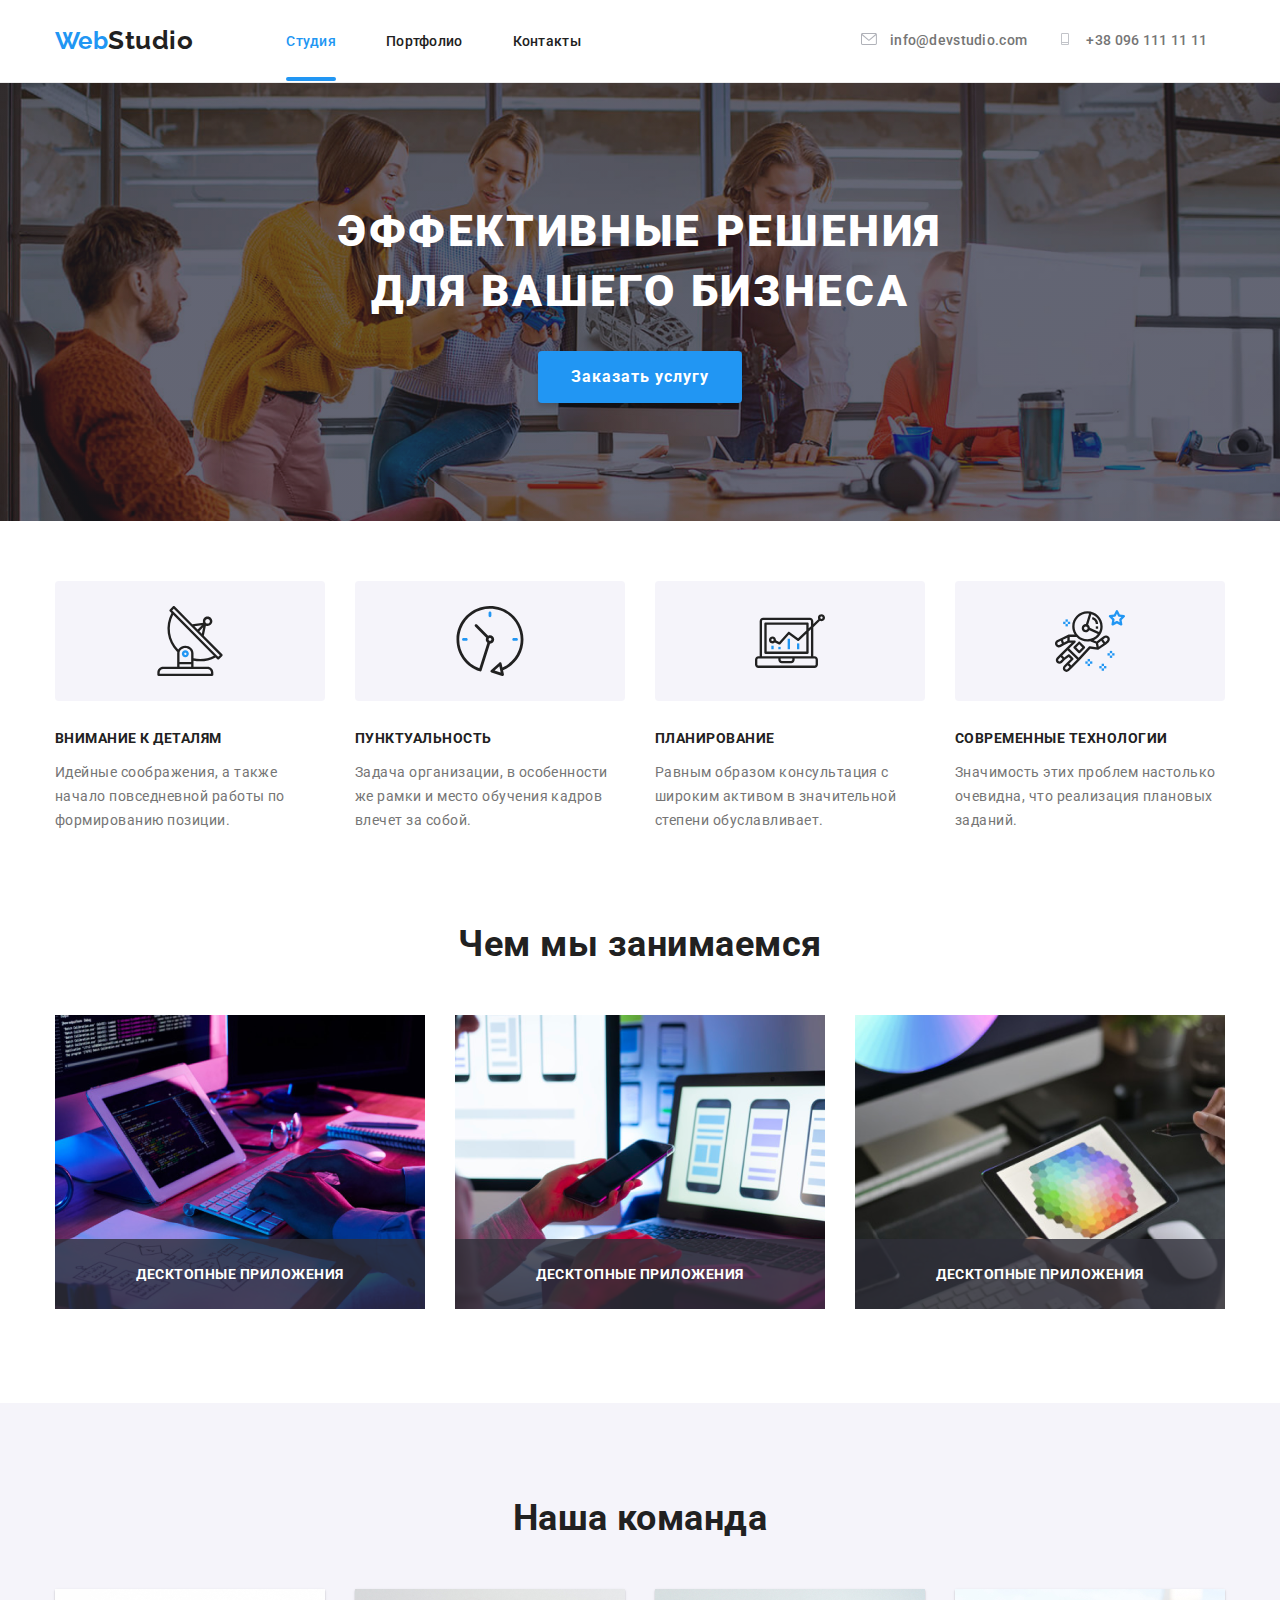
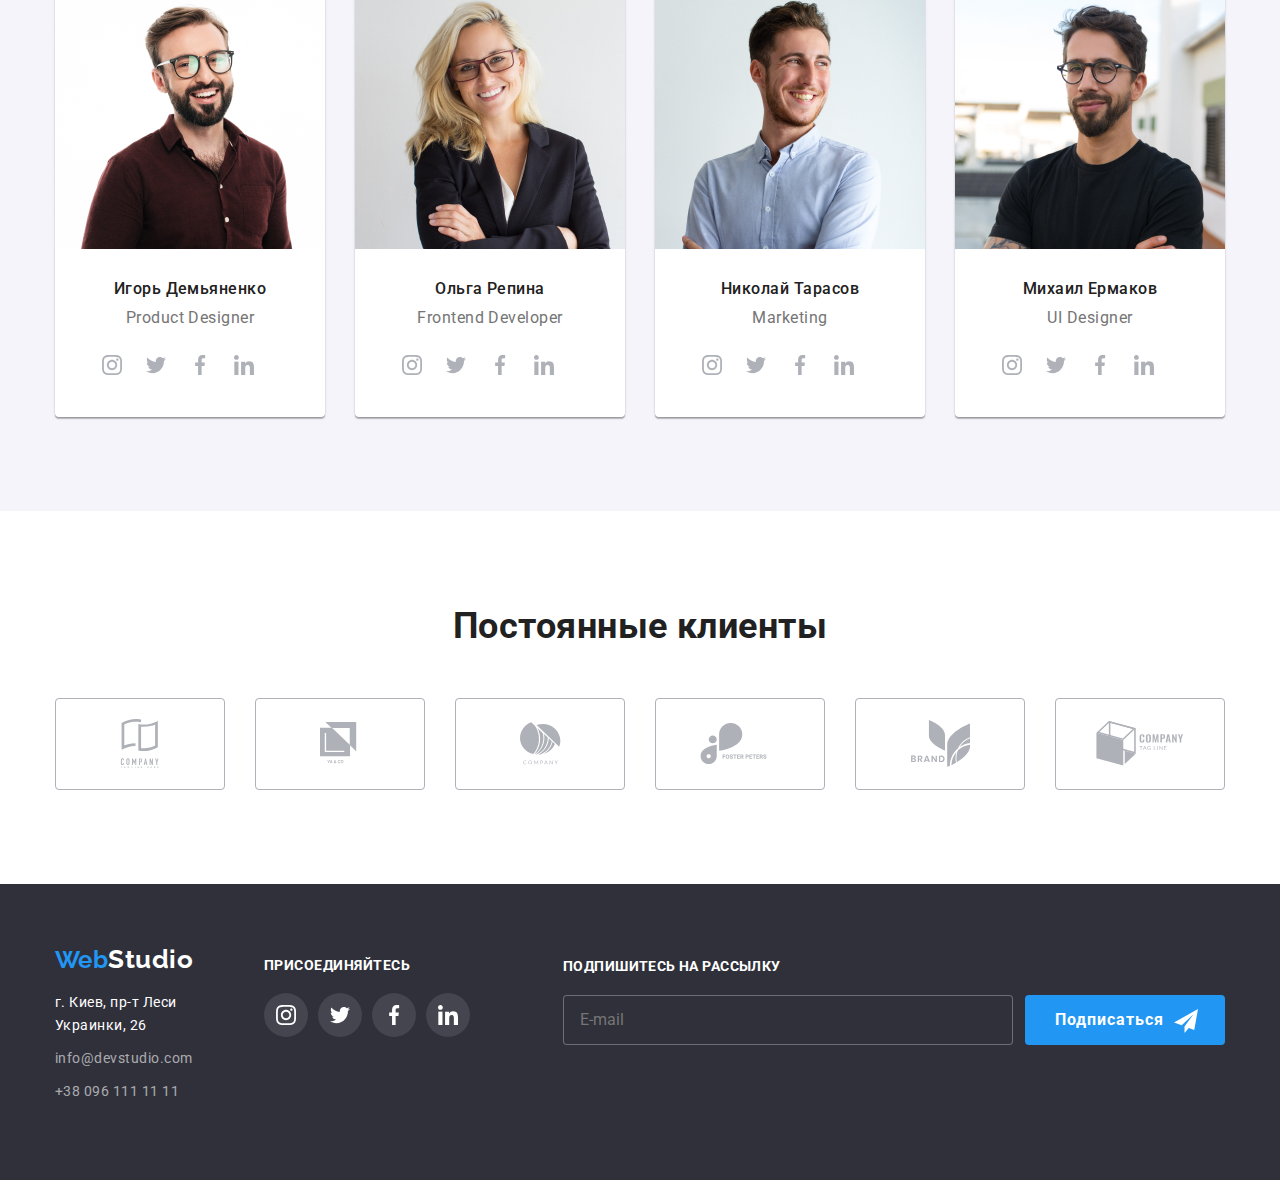
==== commit 380c9aa1: "правки в работе" ====
--- a/index.html
+++ b/index.html
@@ -19,34 +19,34 @@
             <button class="menu-button" type="button" data-menu-button>
                 <svg width="24" height="19" aria-label="переключатель мобильного меню">
                     <use class="icon-cross" href="./image/sprite.svg#icon-close-24"></use>
-                    <use class="icon-menu" href="./image/sprite.svg#icon-menu-24"></use>
+                    <use class="icon-menu current" href="./image/sprite.svg#icon-menu-24"></use>
                 </svg>
             </button>
             <div class="wraper-for-menu-nav" data-menu> 
-        <nav class="main-navigation">
+             <nav class="main-navigation">
             
-        <ul class="site-nav list">
+             <ul class="site-nav list">
                 <li class="navigation-list"> <a href="./index.html" class="current links-transition menu-link">Студия</a></li>
                 <li class="navigation-list"> <a href="./portfolio.html" class="links-transition menu-link">Портфолио</a></li>
                 <li class="navigation-list"> <a href="" class="links-transition menu-link">Контакты</a></li>
-            </ul>
-        </nav>
-
-        <ul class="auth-nav list">
-            <li class="list-contacts"> 
+             </ul>
+             </nav>
+
+             <ul class="auth-nav list">
+             <li class="list-contacts"> 
                 <a class="link-auth-nav-svg links-transition" href="mailto:info@devstudio.com">
                     <svg class="auth-nav-svg">
                         <use href="./image/sprite.svg#icon-mail"></use>
                     </svg>
                     info@devstudio.com</a></li>
-            <li class="list-contacts"> 
+             <li class="list-contacts"> 
                 <a class="link-auth-nav-svg links-transition" href="tel:+380961111111">
                     <svg class="auth-nav-svg">
                         <use href="./image/sprite.svg#icon-tel"></use>
                     </svg>
                     +38 096 111 11 11</a>
-            </li>
-        </ul>
+             </li>
+             </ul>
         </div>
         </div>
     </header>
--- a/css/main.min.css
+++ b/css/main.min.css
@@ -1,2 +1,2 @@
-html{box-sizing:border-box}*,*::before,*::after{box-sizing:inherit}*::before,*::after{margin:0;padding:0}img{display:block}.body{color:var(--primary-text-color);background:var(--bg-primary);font-family:Roboto, sans-serif;font-weight:700;letter-spacing:0.03em;margin:0}input{font-family:inherit}.list{list-style:none;margin:0;padding:0}.container{width:100%;padding:0 15px}@media screen and (min-width: 480px){.container{max-width:480px;margin:0 auto}}@media screen and (min-width: 768px){.container{max-width:768px;padding:0 15px}}@media screen and (min-width: 1200px){.container{max-width:1200px;padding:0 15px}}:root{--primary-text-color: #212121;--secondary-text-color: #757575;--accent-color: #2196f3;--secondary-accent-color: #ffffff;--contacts-text-footer: rgba(255, 255, 255, 0.6);--bg-header: #ffffff;--bg-hero: #c4c4c4;--bg-footer: #2f303a;--bg-primary: #ffffff;--bg-secondary: #f5f4fa;--bg-box: #ffffff;--border-bottom: #ececec;--shadow: rgba(47, 48, 58, 0.4);--border-clients: #afb1b8;--logo-color: #afb1b8;--shadow-button-hero: 0px 4px 4px rgba(0, 0, 0, 0.15)}.visually-hidden{position:absolute !important;clip:rect(1px 1px 1px 1px);clip:rect(1px, 1px, 1px, 1px);padding:0 !important;border:0 !important;height:1px !important;width:1px !important;overflow:hidden}.link-logo{color:var(--primary-text-color);text-decoration:none;font-family:Raleway, sans-serif;font-size:24px;line-height:1.167;margin-right:93px;padding-top:24px;padding-bottom:25px;transition:color 250ms cubic-bezier(0.4, 0, 0.2, 1)}.link-logo:hover,.link-logo:focus{color:var(--accent-color)}.logo-web{color:var(--accent-color);font-family:Raleway, sans-serif;font-size:24px;line-height:1.167}.logo-web:hover,.logo-web:focus{color:var(--accent-color)}@media screen and (min-width: 768px){.link-logo{font-size:26px;line-height:1.19}}.logo-footer{color:var(--secondary-accent-color);text-decoration:none;font-family:Raleway, sans-serif;font-size:24px;line-height:1.167;margin-bottom:20px;transition:color 250ms cubic-bezier(0.4, 0, 0.2, 1)}.logo-footer:hover,.logo-footer:focus{color:var(--accent-color)}@media screen and (min-width: 768px){.logo-footer{font-size:26px;line-height:1.19}}.page-header{position:relative;text-decoration-color:none;background:var(--bg-header);border-bottom:1px solid var(--border-bottom);margin:0px;padding:0px}.menu-button{display:inline-flex;margin:0;padding:0;border:none;background-color:transparent;margin-top:22px}@media screen and (min-width: 768px){.menu-button{display:none}}.menu-button .icon-cross{display:none}.menu-button.is-open .icon-cross{display:block}.menu-button.menu-button.is-open .icon-menu{display:none}.wraper-for-menu-nav{justify-content:center}.wraper-for-menu-nav.is-open{display:block}@media screen and (max-width: 767px){.wraper-for-menu-nav{display:none;position:absolute;top:100%;left:0%;width:100%;min-height:450px;background-color:#ffffff;align-items:center;border:1px solid #ececec}}.main-nav{display:flex}@media screen and (max-width: 767px){.main-nav{justify-content:space-between}}@media screen and (min-width: 768px){.main-nav{display:flex}}.main-navigation{justify-content:center}@media screen and (min-width: 320px) and (max-width: 767px){.main-navigation{padding-top:60px}}@media screen and (min-width: 768px){.main-navigation{padding-top:32px;padding-bottom:32px}}.site-nav a{color:var(--primary-text-color);text-decoration:none;font-weight:500;font-size:14px;line-height:1.14;letter-spacing:0.02em;justify-content:center}@media screen and (min-width: 320px) and (max-width: 767px){.navigation-list{margin-bottom:40px}.navigation-list:last-child{margin-bottom:0px}}@media screen and (min-width: 768px){.navigation-list{margin-right:50px;padding:0px}}.navigation-list:last-child{margin-right:0px}.links-transition{transition:color 250ms cubic-bezier(0.4, 0, 0.2, 1)}.menu-link{position:relative}.menu-link::after{content:"";display:block;width:100%;height:4px;border-radius:2px;background-color:var(--accent-color);position:absolute;left:0;bottom:-20;opacity:0;transition:color 250ms cubic-bezier(0.4, 0, 0.2, 1)}.menu-link:hover::after{opacity:1;color:var(--accent-color)}.current::after{opacity:1;color:var(--accent-color)}@media screen and (min-width: 768px){.page-header{display:inline-flex}.wraper-for-menu-nav{display:inline}.site-nav{display:flex}.site-nav a:hover,.site-nav a:focus{color:var(--accent-color)}}.site-nav .current{color:var(--accent-color)}@media screen and (min-width: 1200px){.auth-nav{display:flex;margin-left:auto}}.auth-nav-svg{fill:var(--logo-color);width:16px;height:12px;margin-right:10px}.link-auth-nav-svg:hover svg,.link-auth-nav-svg:focus svg{fill:var(--accent-color)}.list-contacts{display:flex}.list-contacts:hover,.list-contacts:focus{fill:var(--accent-color)}@media screen and (min-width: 320px) and (max-width: 768px){.list-contacts{justify-content:center}.list-contacts:last-child{margin-top:16px}.list-contacts:first-child{margin-top:60px}}@media screen and (min-width: 320px) and (max-width: 768px) and (min-width: 768px) and (max-width: 1199px){.list-contacts{display:flex}}.auth-nav a{color:var(--secondary-text-color);text-decoration:none;font-weight:500;font-size:14px;line-height:1.14;letter-spacing:0.02em}.auth-nav a:hover,.auth-nav a:focus{color:var(--accent-color)}.hero{padding-top:118px;padding-bottom:118px;background-color:var(--bg-hero);background-image:linear-gradient(to right, var(--shadow), var(--shadow)),url(../image/img-bg-mobile.jpg);background-position:x 0px y 60px;background-repeat:no-repeat;background-size:cover;text-align:center}.hero-title{color:var(--secondary-accent-color);font-weight:900;font-size:26px;line-height:1.615;text-align:center;letter-spacing:0.06em;text-transform:uppercase;margin-top:0;margin-bottom:30px}.hero-button{color:var(--secondary-accent-color);font-size:16px;font-weight:700;line-height:1.875;align-items:center;text-align:center;letter-spacing:0.06em;display:inline-block;text-align:center;padding:10px 32px;background-color:var(--accent-color);border-radius:4px;box-shadow:var(--shadow-button-hero);border:1px solid transparent;cursor:pointer;min-width:136px}@media screen and (min-device-pixel-ratio: 2) and (min-width: 320px), screen and (min-resolution: 192dpi) and (min-width: 320px), screen and (min-resolution: 2dppx) and (min-width: 320px){.hero{background-image:linear-gradient(to right, var(--shadow), var(--shadow)),url(../image/img-bg-mobile@2x.jpg)}}@media screen and (min-width: 768px){.hero{background-image:linear-gradient(to right, var(--shadow), var(--shadow)),url(../image/img-bg-tablet.jpg);background-position:x 0px y 80px}}@media screen and (min-device-pixel-ratio: 2) and (min-width: 768px), screen and (min-resolution: 192dpi) and (min-width: 768px), screen and (min-resolution: 2dppx) and (min-width: 768px){.hero{background-image:linear-gradient(to right, var(--shadow), var(--shadow)),url(../image/img-bg-tablet@2x.jpg)}}@media screen and (min-width: 1200px){.hero{background-image:linear-gradient(to right, var(--shadow), var(--shadow)),url(../image/img-bg-desktop.jpg)}.hero-title{font-size:44px;line-height:1.364}}@media screen and (min-device-pixel-ratio: 2) and (min-width: 1200px), screen and (min-resolution: 192dpi) and (min-width: 1200px), screen and (min-resolution: 2dppx) and (min-width: 1200px){.hero{background-image:linear-gradient(to right, var(--shadow), var(--shadow)),url(../image/img-bg-desktop@2x.jpg)}}.section{padding-top:60px;margin-bottom:0px}.section-title{font-size:14px;line-height:1.14;text-transform:uppercase;margin:0px 0px 10px 0px;padding:0px;align-items:center;text-align:center}.section-text{color:var(--secondary-text-color);font-weight:400;font-size:14px;line-height:1.71;margin-bottom:30px;padding:0px}.list-box-first{width:450px}.list-box-first::before{content:"";display:block;height:120px;background-color:var(--bg-secondary);background-size:70px 70px;background-repeat:no-repeat;background-position:center;border-radius:4px;margin-bottom:30px}.list-item-svg1::before{background-image:url(../image/svg1.svg)}.list-item-clock2::before{background-image:url(../image/clock2.svg)}.list-item-diagram3::before{background-image:url(../image/diagram3.svg)}.list-item-astronaut4::before{background-image:url(../image/astronaut4.svg)}@media screen and (min-width: 768px){.benefits{display:flex;flex-wrap:wrap}.section-title{text-align:left}.list-box-first{width:354px}.list-box-first:nth-child(even){margin-left:30px}}@media screen and (min-width: 1200px){.list-box-first{width:270px}.list-box-first+.list-box-first{margin-left:30px;padding:0px}}@media screen and (min-width: 320px) and (max-width: 767px){.section.pading{display:none}}@media screen and (min-width: 768px) and (max-width: 1199px){.section.pading{display:none}}.section-main-title{font-size:36px;line-height:1.17;text-align:center;margin-bottom:50px;margin-top:0px;padding:0px}.images-work{display:flex}.list-box-secondary+.list-box-secondary{margin:0px 0px 0px 30px;padding:0px}.pading{padding-bottom:94px}.work-thumb{position:relative}.wraper-text-name{width:370px;height:70px;background-color:rgba(47,48,58,0.8);position:absolute;display:flex;bottom:0;left:0}.text-name{display:flex;justify-content:center;align-items:center;font-style:normal;font-weight:700;font-size:14px;line-height:1.17;text-align:center;text-transform:uppercase;margin:auto;padding:0px;color:var(--secondary-accent-color)}.section-team{background:var(--bg-secondary);margin:0px;padding-top:60px;padding-bottom:60px}.secondary-margine{margin-top:0px;margin-bottom:0px}.section-main-title{margin-bottom:30px}.team-boxes{display:flex;flex-wrap:wrap}.team-items{text-align:center;box-shadow:0px 1px 3px rgba(0,0,0,0.12),0px 1px 1px rgba(0,0,0,0.14),0px 2px 1px rgba(0,0,0,0.2);border-radius:0px 0px 4px 4px}.team-items+.team-items{margin-top:30px}.team-name{font-weight:500;font-size:16px;line-height:1.19;margin-top:30px;margin-bottom:0px;padding:0px}.section-text-profession{color:var(--secondary-text-color);font-weight:400;font-size:16px;line-height:1.19;padding:0px;margin-top:10px;margin-bottom:16px}.social-list{display:flex;justify-content:center}.social-list-svg{fill:var(--logo-color);width:20px;height:20px;transition:fill 250ms cubic-bezier(0.4, 0, 0.2, 1)}.social-list-link{display:flex;justify-content:center;align-items:center;width:44px;height:44px;border-radius:50%}.team-list-content-wrapper{padding-left:122px;padding-right:122px;padding-bottom:24px}@media screen and (min-width: 768px){.team-items{width:354px}.team-items:nth-child(even){margin-left:30px}.team-items:nth-child(1),.team-items:nth-child(2){margin-top:0px}.team-items:nth-child(3),.team-items:nth-child(4){margin-top:30px}.team-list-content-wrapper{padding-left:74px;padding-right:74px;padding-bottom:24px}}@media screen and (min-width: 1200px){.section-team{padding-top:94px;padding-bottom:94px}.section-main-title{margin-bottom:50px}.team-items{width:270px}.team-items+.team-items{margin:0px 0px 0px 30px}.social-list-link{justify-content:space-between;align-items:center;transition:background-color 250ms cubic-bezier(0.4, 0, 0.2, 1)}.social-list-link:hover,.social-list-link:focus{background-color:var(--accent-color)}.social-list-link:hover svg,.social-list-link:focus svg{fill:var(--secondary-accent-color)}.team-list-content-wrapper{padding-left:32px;padding-right:32px;padding-bottom:30px}}.section-clients{margin:0px;padding-top:60px;padding-bottom:60px}.third-margin{margin:0px 0px 30px 0px}.clients-box{display:flex;flex-wrap:wrap;justify-content:space-between}.clients-link{display:flex;justify-content:center;align-items:center;width:208px;height:90px}.clients-link:hover svg,.clients-link:focus svg{fill:var(--accent-color)}.clients-list-icon{fill:var(--logo-color);transition:fill 250ms cubic-bezier(0.4, 0, 0.2, 1)}.clients-list-icon:hover,.clients-list-icon:focus{fill:var(--accent-color)}.clients-margin{border:1px solid var(--border-clients);border-radius:4px;transition:color 250ms cubic-bezier(0.4, 0, 0.2, 1)}.clients-margin:hover,.clients-margin:focus{border:1px solid var(--accent-color)}@media screen and (min-width: 320px) and (max-width: 480px){.clients-margin:nth-child(even){margin-left:29px}.clients-margin:nth-child(3),.clients-margin:nth-child(4),.clients-margin:nth-child(5),.clients-margin:nth-child(6){margin-top:30px}}@media screen and (min-width: 768px){.clients-link{width:226px;height:90px}}.clients-margin{margin-left:30px}.clients-margin:nth-child(1),.clients-margin:nth-child(4){margin-left:0px}.clients-margin:nth-child(4),.clients-margin:nth-child(5),.clients-margin:nth-child(6){margin-top:30px}@media screen and (min-width: 1200px){.third-margin{margin:0px 0px 50px 0px}.section-clients{padding-top:94px;padding-bottom:94px}.clients-link{width:168px;flex-wrap:nowrap}.clients-margin+.clients-margin{margin:0px 0px 0px 30px}}.page-footer{background:var(--bg-footer);padding-top:60px;padding-bottom:60px;text-align:center;align-items:center}.adress-ul{list-style:none;text-decoration:none;margin-left:0px;padding-left:0px}.adress-items{margin-bottom:8px}.adress-items:last-child{margin-bottom:0px}.address{color:var(--secondary-accent-color);text-decoration:none;font-style:normal;font-weight:400;font-size:14px;line-height:1.71;margin:0px}.address-auth{color:var(--contacts-text-footer);text-decoration:none;font-style:normal;font-weight:400;font-size:14px;line-height:1.71}.text-footer{color:var(--secondary-accent-color);font-style:normal;font-weight:700;font-size:14px;line-height:1.17;text-transform:uppercase;margin-top:60px}.all-footer-container{display:block;align-items:center}.list-social-footer{display:flex;justify-content:center;align-items:center;margin-top:20px}.social-item-footer{display:flex;justify-content:center;align-items:center;width:44px;height:44px;border-radius:50%}.list-item-footer{justify-content:flex-start;align-items:center;border-radius:50%;margin-right:10px;width:44px;height:44px;background-color:rgba(255,255,255,0.1);transition:background-color 250ms cubic-bezier(0.4, 0, 0.2, 1)}.list-item-footer:last-child{margin-right:0px}.social-svg-footer{fill:var(--secondary-accent-color);width:20px;height:20px;transition:fill 250ms cubic-bezier(0.4, 0, 0.2, 1)}.box-mailing{margin-left:0px}.mailing-btn-wraper{display:block}.text-mailing{font-size:14px;line-height:1.14;letter-spacing:0.03em;text-transform:uppercase;color:var(--secondary-accent-color);margin-top:60px;margin-bottom:20px}.btn-for-mailing{display:flex;position:relative;width:200px;height:50px;background-color:var(--accent-color);font-family:Roboto, sans-serif;font-weight:700;font-size:16px;line-height:1.88;align-items:center;text-align:center;letter-spacing:0.06em;color:var(--secondary-accent-color);border-radius:4px;border:1px solid transparent;padding:10px 62px 10px 29px;margin-top:20px;margin-left:130px}.mail-input-wraper{display:flex;width:100%;height:50px;border:1px solid rgba(255,255,255,0.3);border-radius:4px;background-color:var(--bg-footer);padding-left:16px;color:rgba(117,117,117,0.5)}.position-svg-icon{padding-left:10px;padding-top:13px;align-items:center;justify-content:center}.my-send-icon{width:24px;height:24px}@media screen and (min-width: 768px){.text-footer{margin-top:0px}.mail-input-wraper{width:450px}.all-footer-container{display:flex;flex-wrap:wrap;justify-content:space-around}.box-social-link{margin-bottom:60px}}@media screen and (min-width: 1200px){.page-footer{text-align:start}.adress-items{margin-bottom:9px}.text-footer{margin:0}.box-social-link{margin-left:50px;padding-top:10px;margin-bottom:80px}.list-social-footer{justify-content:flex-start;margin-top:20px}.social-item-footer:hover,.social-item-footer:focus{fill:var(--accent-color)}.list-item-footer:hover,.list-item-footer:focus{background-color:var(--accent-color)}.social-svg-footer:hover,.social-svg-footer:focus{fill:var(--secondary-accent-color)}.all-footer-container{flex-wrap:nowrap}.footer-adress{padding-top:60px;padding-bottom:60px}.box-mailing{margin-left:93px;margin-bottom:60px}.mailing-btn-wraper{display:flex}.text-mailing{margin-top:0px}.btn-for-mailing{margin-left:12px;margin-top:0px}}.hidden-title{display:none}.button-list{display:flex;flex-wrap:wrap}.section-button{padding-top:60px;padding-bottom:40px}.switch-button{background:var(--bg-secondary);border-radius:4px;border:1px solid transparent;font-family:inherit;font-weight:500;font-size:16px;line-height:1.63;text-align:center;padding:6px 22px 6px 22px;cursor:pointer;transition:color 250ms cubic-bezier(0.4, 0, 0.2, 1),background-color 250ms cubic-bezier(0.4, 0, 0.2, 1)}.switch-button:hover,.switch-button:focus{background-color:var(--accent-color);color:var(--secondary-accent-color)}.list-our-button+.list-our-button{margin-left:8px}.list-our-button:nth-child(4){margin-left:0}.list-our-button:nth-child(4),.list-our-button:nth-child(5){margin-top:21px}@media screen and (min-width: 768px){.section-button{padding-bottom:30px}.button-list{justify-content:center}.list-our-button+.list-our-button{margin-left:8px}.list-our-button:nth-child(4),.list-our-button:nth-child(5){margin-top:0px}}@media screen and (min-width: 1200px){.section-button{padding-top:94px;padding-bottom:50px}}.all-portfolio-list{display:flex;flex-wrap:wrap}.box{background:var(--bg-box);margin:0px;padding:0px}.box a{margin:0px;padding:0px}.portfolio-card{width:100%;margin-bottom:30px;border:1px solid #eeeeee}.portfolio-card:hover{border:1px solid #eeeeee;box-shadow:0px 1px 1px rgba(0,0,0,0.12),0px 4px 4px rgba(0,0,0,0.06),1px 4px 6px rgba(0,0,0,0.16)}.section-cards{margin:0px;padding-top:0px;padding-bottom:60px}.portfolio-link{color:var(--primary-text-color);background:var(--bg-box);text-decoration:none;margin:0px;padding:0px}.portfolio-name{font-size:18px;line-height:2;letter-spacing:0.06em;margin:0px}.section-text-type{color:var(--secondary-text-color);font-weight:400;font-size:16px;line-height:1.89;margin-top:4px;margin-bottom:0px}.portfolio-padding{padding-top:20px;padding-bottom:20px;padding-left:24px;padding-right:24px}.image-thumb{position:relative;width:370px;height:294px;overflow:hidden}.image-thumb>.overlay{position:absolute;font-weight:400;font-size:18px;line-height:1.55;color:var(--bg-secondary);background-color:var(--accent-color);top:0;left:0;width:100%;height:100%;margin:0;padding:63px 24px;transform:translateY(100%);transition:250ms ease;opacity:0}.image-thumb:hover>.overlay{opacity:1;transform:translateY(0%)}@media screen and (min-width: 768px){.portfolio-card{width:354px}.portfolio-card:nth-child(even){margin-left:30px}}@media screen and (min-width: 1200px){.portfolio-card{width:370px;margin-left:0px;margin-right:30px;margin-bottom:30px}.portfolio-card:nth-last-child(-n+3){margin-bottom:0px}.portfolio-card:nth-child(3){margin-right:-30px}.portfolio-card:nth-child(6){margin-right:-30px}.portfolio-card:nth-child(9){margin-right:-30px}.section-cards{padding-bottom:94px}}.backdrop{width:100%;height:100%;background-color:rgba(0,0,0,0.2);position:fixed;top:0;left:0;transition:all 300ms linear}.modal{position:absolute;top:50%;left:50%;transform:translate(-50%, -50%);width:528px;min-height:581px;background:var(--secondary-accent-color);box-shadow:0px 1px 3px rgba(0,0,0,0.12),0px 1px 1px rgba(0,0,0,0.14),0px 2px 1px rgba(0,0,0,0.2);border-radius:4px}.modal-button-close{position:absolute;top:8px;right:8px;width:30px;height:30px;background:var(--bg-secondary);border:1px solid rgba(0,0,0,0.1);border-radius:50%;cursor:pointer}.modal-button-close:focus svg{fill:var(--accent-color)}.is-hidden{opacity:0;visibility:hidden;pointer-events:none}.form-title{font-family:Roboto, sans-serif;font-weight:bold;font-size:20px;line-height:1.15;text-align:center;letter-spacing:0.03em;padding:40px 40px 0px 40px;margin:0}.modal-form{display:flex;flex-direction:column;padding:12px 40px 40px 40px}.modal-form-label{font-family:Roboto, sans-serif;font-weight:400;font-size:12px;line-height:1.15;letter-spacing:0.01em;color:var(--secondary-text-color)}.modal-form-label+.modal-form-label{padding-top:10px}.modal-form-input{border:1px solid rgba(33,33,33,0.2);border-radius:4px;width:100%;height:40px;padding-left:42px}.modal-form-input:focus{outline:none;border-color:var(--accent-color)}.modal-form-input:focus+.modal-form-icon{fill:var(--accent-color)}.modal-for-comment{margin-top:4px}.modal-for-comment:focus{outline:none;border-color:var(--accent-color)}.modal-icon-wraper{position:relative;display:block;margin-top:4px}.modal-form-icon{display:block;width:12px;height:12px;position:absolute;top:50%;left:16px;transform:translate(-50%, -50%)}.my-checkmark{position:absolute;width:11px;height:8px;top:50%;left:7px;transform:translate(-50%, -50%);fill:var(--secondary-accent-color)}.modal-for-comment{border:1px solid rgba(33,33,33,0.2);border-radius:4px;width:100%;height:120px;resize:none;padding:12px 16px}.modal-for-comment::placeholder{font-family:Roboto, sans-serif;font-style:normal;font-weight:400;font-size:12px;line-height:1.17;letter-spacing:0.01em;color:rgba(117,117,117,0.5)}.contact-form-policy-label{position:relative;display:flex;align-items:center;margin-top:20px;margin-bottom:30px;justify-content:center;font-weight:400;font-size:14px;line-height:1.71;letter-spacing:0.03em;color:var(--secondary-text-color)}.contact-form-policy-label::before{content:"";display:block;width:16px;height:15px;border-radius:2px;margin-right:7px;background-image:url(../image/square.svg)}.modal-form-policy:checked+.contact-form-policy-label::before{background-color:var(--accent-color);background-image:url(../image/my-mark.svg);background-repeat:no-repeat;background-position:50% 50%}.agreement-condition{display:flex;color:var(--accent-color)}.modal-form-button{font-family:Roboto, sans-serif;font-weight:700;font-size:16px;line-height:1.89;display:flex;justify-content:center;align-items:center;text-align:center;letter-spacing:0.06em;color:var(--secondary-accent-color);background-color:var(--accent-color);padding:10px 55px 10px 56px;box-shadow:0px 4px 4px rgba(0,0,0,0.15);border-radius:4px;width:200px;height:50px;margin:auto}
+html{-webkit-box-sizing:border-box;box-sizing:border-box}*,*::before,*::after{-webkit-box-sizing:inherit;box-sizing:inherit}*::before,*::after{margin:0;padding:0}img{display:block;width:100%}.body{color:var(--primary-text-color);background:var(--bg-primary);font-family:Roboto, sans-serif;font-weight:700;letter-spacing:0.03em;margin:0}input{font-family:inherit}.list{list-style:none;margin:0;padding:0}.container{width:100%;padding:0 15px;margin:auto}@media screen and (min-width: 480px){.container{max-width:480px;margin:0 auto}}@media screen and (min-width: 768px){.container{max-width:768px;padding:0 15px}}@media screen and (min-width: 1200px){.container{max-width:1200px;padding:0 15px}}:root{--primary-text-color: #212121;--secondary-text-color: #757575;--accent-color: #2196f3;--secondary-accent-color: #ffffff;--contacts-text-footer: rgba(255, 255, 255, 0.6);--bg-header: #ffffff;--bg-hero: #c4c4c4;--bg-footer: #2f303a;--bg-primary: #ffffff;--bg-secondary: #f5f4fa;--bg-box: #ffffff;--border-bottom: #ececec;--shadow: rgba(47, 48, 58, 0.4);--border-clients: #afb1b8;--logo-color: #afb1b8;--shadow-button-hero: 0px 4px 4px rgba(0, 0, 0, 0.15)}.visually-hidden{position:absolute !important;clip:rect(1px 1px 1px 1px);clip:rect(1px, 1px, 1px, 1px);padding:0 !important;border:0 !important;height:1px !important;width:1px !important;overflow:hidden}.link-logo{color:var(--primary-text-color);text-decoration:none;font-family:Raleway, sans-serif;font-size:24px;line-height:1.167;margin-right:93px;padding-top:24px;padding-bottom:25px;-webkit-transition:color 250ms cubic-bezier(0.4, 0, 0.2, 1);transition:color 250ms cubic-bezier(0.4, 0, 0.2, 1)}.link-logo:hover,.link-logo:focus{color:var(--accent-color)}.logo-web{color:var(--accent-color);font-family:Raleway, sans-serif;font-size:24px;line-height:1.167}.logo-web:hover,.logo-web:focus{color:var(--accent-color)}@media screen and (min-width: 768px){.link-logo{font-size:26px;line-height:1.19}}.logo-footer{color:var(--secondary-accent-color);text-decoration:none;font-family:Raleway, sans-serif;font-size:24px;line-height:1.167;margin-bottom:20px;-webkit-transition:color 250ms cubic-bezier(0.4, 0, 0.2, 1);transition:color 250ms cubic-bezier(0.4, 0, 0.2, 1)}.logo-footer:hover,.logo-footer:focus{color:var(--accent-color)}@media screen and (min-width: 768px){.logo-footer{font-size:26px;line-height:1.19}}.page-header{position:relative;-webkit-text-decoration-color:none;text-decoration-color:none;background:var(--bg-header);border-bottom:1px solid var(--border-bottom);margin:0px;padding:0px}.menu-button{display:-webkit-box;display:-ms-flexbox;display:flex;margin:0;padding:0;border:none;background-color:transparent;margin-top:22px}@media screen and (min-width: 768px){.menu-button{display:none}}.menu-button .icon-cross{display:none}.menu-button.is-open .icon-cross{display:block}.menu-button.menu-button.is-open .icon-menu{display:none}.wraper-for-menu-nav{-webkit-box-pack:center;-ms-flex-pack:center;justify-content:center}.wraper-for-menu-nav.is-open{display:block}@media screen and (max-width: 767px){.wraper-for-menu-nav{display:none;position:absolute;top:100%;left:0%;width:100%;min-height:450px;background-color:#ffffff;-webkit-box-align:center;-ms-flex-align:center;align-items:center;border:1px solid #ececec}}@media screen and (min-width: 768px){.wraper-for-menu-nav{display:-webkit-box;display:-ms-flexbox;display:flex;-webkit-box-pack:center;-ms-flex-pack:center;justify-content:center;-webkit-box-align:center;-ms-flex-align:center;align-items:center}}.main-nav{display:-webkit-box;display:-ms-flexbox;display:flex}@media screen and (max-width: 767px){.main-nav{-webkit-box-pack:justify;-ms-flex-pack:justify;justify-content:space-between}}@media screen and (min-width: 768px){.main-nav{display:-webkit-box;display:-ms-flexbox;display:flex;-webkit-box-align:center;-ms-flex-align:center;align-items:center}}.main-navigation{-webkit-box-pack:center;-ms-flex-pack:center;justify-content:center}@media screen and (min-width: 320px) and (max-width: 767px){.main-navigation{padding-top:60px}}@media screen and (min-width: 768px){.main-navigation{padding-top:32px;padding-bottom:32px}}.site-nav a{color:var(--primary-text-color);text-decoration:none;font-weight:500;font-size:14px;line-height:1.14;letter-spacing:0.02em;-webkit-box-pack:center;-ms-flex-pack:center;justify-content:center}@media screen and (min-width: 768px){.site-nav a{padding-top:32px;padding-bottom:32px}}@media screen and (min-width: 320px) and (max-width: 767px){.navigation-list{text-align:center;margin-bottom:40px}.navigation-list:last-child{margin-bottom:0px}}@media screen and (min-width: 768px){.navigation-list{margin-right:50px;padding:0px}}.navigation-list:last-child{margin-right:0px}.links-transition{-webkit-transition:color 250ms cubic-bezier(0.4, 0, 0.2, 1);transition:color 250ms cubic-bezier(0.4, 0, 0.2, 1)}.menu-link{position:relative}.menu-link::after{content:"";display:block;width:100%;height:4px;border-radius:2px;background-color:var(--accent-color);position:absolute;left:0;bottom:0;margin-top:40px;opacity:0;-webkit-transition:color 250ms cubic-bezier(0.4, 0, 0.2, 1);transition:color 250ms cubic-bezier(0.4, 0, 0.2, 1)}.menu-link:hover::after{opacity:1;color:var(--accent-color)}.current::after{opacity:1;color:var(--accent-color)}@media screen and (min-width: 768px){.page-header{display:-webkit-box;display:-ms-flexbox;display:flex}.wraper-for-menu-nav{display:-webkit-box;display:-ms-flexbox;display:flex;-webkit-box-align:center;-ms-flex-align:center;align-items:center}.site-nav{display:-webkit-box;display:-ms-flexbox;display:flex}.site-nav a:hover,.site-nav a:focus{color:var(--accent-color)}}.site-nav .current{color:var(--accent-color)}@media screen and (min-width: 1200px){.auth-nav{display:-webkit-box;display:-ms-flexbox;display:flex;margin-left:auto}}.auth-nav-svg{fill:var(--logo-color);width:16px;height:12px;margin-right:10px}.link-auth-nav-svg:hover svg,.link-auth-nav-svg:focus svg{fill:var(--accent-color)}.list-contacts{display:-webkit-box;display:-ms-flexbox;display:flex}.list-contacts:hover,.list-contacts:focus{fill:var(--accent-color)}@media screen and (min-width: 320px) and (max-width: 767px){.list-contacts{-webkit-box-pack:center;-ms-flex-pack:center;justify-content:center}.list-contacts:last-child{margin-top:16px}.list-contacts:first-child{margin-top:60px}}.auth-nav a{color:var(--secondary-text-color);text-decoration:none;font-weight:500;font-size:14px;line-height:1.14;letter-spacing:0.02em}.auth-nav a:hover,.auth-nav a:focus{color:var(--accent-color)}@media screen and (min-width: 768px){.wraper-for-menu-nav{display:-webkit-box;display:-ms-flexbox;display:flex}.container.main-nav{display:-webkit-box;display:-ms-flexbox;display:flex;-webkit-box-align:center;-ms-flex-align:center;align-items:center}}@media screen and (min-width: 768px) and (max-width: 1199px){.auth-nav a{margin-left:45px}}@media screen and (min-width: 1200px){.auth-nav{margin-left:250px}.auth-nav a{margin-left:30px}}.icon-cross:hover,.icon-cross:focus{fill:var(--accent-color)}.icon-menu{fill:var(--accent-color)}@media screen and (min-width: 320px) and (max-width: 767px){.site-nav{text-align:center}}.hero{width:100%;padding-top:118px;padding-bottom:118px;background-color:var(--bg-hero);background-image:-webkit-gradient(linear, left top, right top, from(var(--shadow)), to(var(--shadow))),url(../image/img-bg-mobile.jpg);background-image:linear-gradient(to right, var(--shadow), var(--shadow)),url(../image/img-bg-mobile.jpg);background-position:x 0px y 60px;background-repeat:no-repeat;background-size:cover;text-align:center}.hero-title{color:var(--secondary-accent-color);font-weight:900;font-size:26px;line-height:1.615;text-align:center;letter-spacing:0.06em;text-transform:uppercase;margin-top:0;margin-bottom:30px}.hero-button{color:var(--secondary-accent-color);font-size:16px;font-weight:700;line-height:1.875;-webkit-box-align:center;-ms-flex-align:center;align-items:center;text-align:center;letter-spacing:0.06em;display:inline-block;text-align:center;padding:10px 32px;background-color:var(--accent-color);border-radius:4px;-webkit-box-shadow:var(--shadow-button-hero);box-shadow:var(--shadow-button-hero);border:1px solid transparent;cursor:pointer;min-width:136px}@media screen and (min-device-pixel-ratio: 2) and (min-width: 320px), screen and (-webkit-min-device-pixel-ratio: 2) and (min-width: 320px), screen and (min-resolution: 192dpi) and (min-width: 320px), screen and (min-resolution: 2dppx) and (min-width: 320px){.hero{background-image:-webkit-gradient(linear, left top, right top, from(var(--shadow)), to(var(--shadow))),url(../image/img-bg-mobile@2x.jpg);background-image:linear-gradient(to right, var(--shadow), var(--shadow)),url(../image/img-bg-mobile@2x.jpg)}}@media screen and (min-width: 768px){.hero{background-image:-webkit-gradient(linear, left top, right top, from(var(--shadow)), to(var(--shadow))),url(../image/img-bg-tablet.jpg);background-image:linear-gradient(to right, var(--shadow), var(--shadow)),url(../image/img-bg-tablet.jpg);background-position:x 0px y 80px}}@media screen and (min-device-pixel-ratio: 2) and (min-width: 768px), screen and (-webkit-min-device-pixel-ratio: 2) and (min-width: 768px), screen and (min-resolution: 192dpi) and (min-width: 768px), screen and (min-resolution: 2dppx) and (min-width: 768px){.hero{background-image:-webkit-gradient(linear, left top, right top, from(var(--shadow)), to(var(--shadow))),url(../image/img-bg-tablet@2x.jpg);background-image:linear-gradient(to right, var(--shadow), var(--shadow)),url(../image/img-bg-tablet@2x.jpg)}}@media screen and (min-width: 1200px){.hero{background-image:-webkit-gradient(linear, left top, right top, from(var(--shadow)), to(var(--shadow))),url(../image/img-bg-desktop.jpg);background-image:linear-gradient(to right, var(--shadow), var(--shadow)),url(../image/img-bg-desktop.jpg)}.hero-title{font-size:44px;line-height:1.364}}@media screen and (min-device-pixel-ratio: 2) and (min-width: 1200px), screen and (-webkit-min-device-pixel-ratio: 2) and (min-width: 1200px), screen and (min-resolution: 192dpi) and (min-width: 1200px), screen and (min-resolution: 2dppx) and (min-width: 1200px){.hero{background-image:-webkit-gradient(linear, left top, right top, from(var(--shadow)), to(var(--shadow))),url(../image/img-bg-desktop@2x.jpg);background-image:linear-gradient(to right, var(--shadow), var(--shadow)),url(../image/img-bg-desktop@2x.jpg)}}.section{padding-top:60px;margin-bottom:0px}.section-title{font-size:14px;line-height:1.14;text-transform:uppercase;margin:0px 0px 10px 0px;padding:0px;-webkit-box-align:center;-ms-flex-align:center;align-items:center;text-align:center}.section-text{color:var(--secondary-text-color);font-weight:400;font-size:14px;line-height:1.71;margin-bottom:30px;padding:0px}.list-box-first{max-width:450px}.list-box-first::before{content:"";display:block;height:120px;background-color:var(--bg-secondary);background-size:70px 70px;background-repeat:no-repeat;background-position:center;border-radius:4px;margin-bottom:30px}.list-item-svg1::before{background-image:url(../image/svg1.svg)}.list-item-clock2::before{background-image:url(../image/clock2.svg)}.list-item-diagram3::before{background-image:url(../image/diagram3.svg)}.list-item-astronaut4::before{background-image:url(../image/astronaut4.svg)}@media screen and (min-width: 768px){.benefits{display:-webkit-box;display:-ms-flexbox;display:flex;-ms-flex-wrap:wrap;flex-wrap:wrap}.section-title{text-align:left}.list-box-first{width:354px}.list-box-first:nth-child(even){margin-left:30px}}@media screen and (min-width: 1200px){.list-box-first{width:270px}.list-box-first+.list-box-first{margin-left:30px;padding:0px}}@media screen and (min-width: 320px) and (max-width: 767px){.section.pading{display:none}}@media screen and (min-width: 768px) and (max-width: 1199px){.section.pading{display:none}}.section-main-title{font-size:36px;line-height:1.17;text-align:center;margin-bottom:50px;margin-top:0px;padding:0px}.images-work{display:-webkit-box;display:-ms-flexbox;display:flex}.list-box-secondary+.list-box-secondary{margin:0px 0px 0px 30px;padding:0px}.pading{padding-bottom:94px}.work-thumb{position:relative}.wraper-text-name{width:370px;height:70px;background-color:rgba(47,48,58,0.8);position:absolute;display:-webkit-box;display:-ms-flexbox;display:flex;bottom:0;left:0}.text-name{display:-webkit-box;display:-ms-flexbox;display:flex;-webkit-box-pack:center;-ms-flex-pack:center;justify-content:center;-webkit-box-align:center;-ms-flex-align:center;align-items:center;font-style:normal;font-weight:700;font-size:14px;line-height:1.17;text-align:center;text-transform:uppercase;margin:auto;padding:0px;color:var(--secondary-accent-color)}.section-team{background:var(--bg-secondary);margin:0px;padding-top:60px;padding-bottom:60px}.secondary-margine{margin-top:0px;margin-bottom:0px}.section-main-title{margin-bottom:30px}.team-boxes{display:-webkit-box;display:-ms-flexbox;display:flex;-ms-flex-wrap:wrap;flex-wrap:wrap}.team-items{text-align:center;-webkit-box-shadow:0px 1px 3px rgba(0,0,0,0.12),0px 1px 1px rgba(0,0,0,0.14),0px 2px 1px rgba(0,0,0,0.2);box-shadow:0px 1px 3px rgba(0,0,0,0.12),0px 1px 1px rgba(0,0,0,0.14),0px 2px 1px rgba(0,0,0,0.2);border-radius:0px 0px 4px 4px}.team-items+.team-items{margin-top:30px}.team-name{font-weight:500;font-size:16px;line-height:1.19;margin-top:30px;margin-bottom:0px;padding:0px}.section-text-profession{color:var(--secondary-text-color);font-weight:400;font-size:16px;line-height:1.19;padding:0px;margin-top:10px;margin-bottom:16px}.social-list{display:-webkit-box;display:-ms-flexbox;display:flex;-webkit-box-pack:center;-ms-flex-pack:center;justify-content:center}.social-list-svg{fill:var(--logo-color);width:20px;height:20px;-webkit-transition:fill 250ms cubic-bezier(0.4, 0, 0.2, 1);transition:fill 250ms cubic-bezier(0.4, 0, 0.2, 1)}.social-list-link{display:-webkit-box;display:-ms-flexbox;display:flex;-webkit-box-pack:center;-ms-flex-pack:center;justify-content:center;-webkit-box-align:center;-ms-flex-align:center;align-items:center;width:44px;height:44px;border-radius:50%}.team-list-content-wrapper{padding-left:122px;padding-right:122px;padding-bottom:24px}@media screen and (min-width: 768px){.team-items{width:354px}.team-items:nth-child(even){margin-left:30px}.team-items:nth-child(1),.team-items:nth-child(2){margin-top:0px}.team-items:nth-child(3),.team-items:nth-child(4){margin-top:30px}.team-list-content-wrapper{padding-left:74px;padding-right:74px;padding-bottom:24px}}@media screen and (min-width: 1200px){.section-team{padding-top:94px;padding-bottom:94px}.section-main-title{margin-bottom:50px}.team-items{width:270px}.team-items+.team-items{margin:0px 0px 0px 30px}.social-list-link{-webkit-box-pack:justify;-ms-flex-pack:justify;justify-content:space-between;-webkit-box-align:center;-ms-flex-align:center;align-items:center;-webkit-transition:background-color 250ms cubic-bezier(0.4, 0, 0.2, 1);transition:background-color 250ms cubic-bezier(0.4, 0, 0.2, 1)}.social-list-link:hover,.social-list-link:focus{background-color:var(--accent-color)}.social-list-link:hover svg,.social-list-link:focus svg{fill:var(--secondary-accent-color)}.team-list-content-wrapper{padding-left:32px;padding-right:32px;padding-bottom:30px}}.section-clients{margin:0px;padding-top:60px;padding-bottom:60px}.third-margin{margin:0px 0px 30px 0px}.clients-box{display:-webkit-box;display:-ms-flexbox;display:flex;-ms-flex-wrap:wrap;flex-wrap:wrap;-webkit-box-pack:justify;-ms-flex-pack:justify;justify-content:space-between}.clients-link{display:-webkit-box;display:-ms-flexbox;display:flex;-webkit-box-pack:center;-ms-flex-pack:center;justify-content:center;-webkit-box-align:center;-ms-flex-align:center;align-items:center;width:208px;height:90px}.clients-link:hover svg,.clients-link:focus svg{fill:var(--accent-color)}.clients-list-icon{fill:var(--logo-color);-webkit-transition:fill 250ms cubic-bezier(0.4, 0, 0.2, 1);transition:fill 250ms cubic-bezier(0.4, 0, 0.2, 1)}.clients-list-icon:hover,.clients-list-icon:focus{fill:var(--accent-color)}.clients-margin{border:1px solid var(--border-clients);border-radius:4px;-webkit-transition:color 250ms cubic-bezier(0.4, 0, 0.2, 1);transition:color 250ms cubic-bezier(0.4, 0, 0.2, 1)}.clients-margin:hover,.clients-margin:focus{border:1px solid var(--accent-color)}@media screen and (min-width: 320px) and (max-width: 479px){.clients-box{-webkit-box-pack:center;-ms-flex-pack:center;justify-content:center;-webkit-box-align:center;-ms-flex-align:center;align-items:center}.clients-margin{display:-webkit-box;display:-ms-flexbox;display:flex;-webkit-box-pack:center;-ms-flex-pack:center;justify-content:center;-webkit-box-align:center;-ms-flex-align:center;align-items:center;margin:15px}}@media screen and (min-width: 768px){.clients-link{width:226px;height:90px}}.clients-margin{margin-left:30px}.clients-margin:nth-child(1),.clients-margin:nth-child(4){margin-left:0px}.clients-margin:nth-child(4),.clients-margin:nth-child(5),.clients-margin:nth-child(6){margin-top:30px}@media screen and (min-width: 1200px){.third-margin{margin:0px 0px 50px 0px}.section-clients{padding-top:94px;padding-bottom:94px}.clients-link{width:168px;-ms-flex-wrap:nowrap;flex-wrap:nowrap}.clients-margin+.clients-margin{margin:0px 0px 0px 30px}}.page-footer{background:var(--bg-footer);padding-top:60px;padding-bottom:60px;text-align:center;-webkit-box-align:center;-ms-flex-align:center;align-items:center}.adress-ul{list-style:none;text-decoration:none;margin-left:0px;padding-left:0px}.adress-items{margin-bottom:8px}.adress-items:last-child{margin-bottom:0px}.address{color:var(--secondary-accent-color);text-decoration:none;font-style:normal;font-weight:400;font-size:14px;line-height:1.71;margin:0px}.address-auth{color:var(--contacts-text-footer);text-decoration:none;font-style:normal;font-weight:400;font-size:14px;line-height:1.71}.text-footer{color:var(--secondary-accent-color);font-style:normal;font-weight:700;font-size:14px;line-height:1.17;text-transform:uppercase;margin-top:60px}.all-footer-container{display:block;-webkit-box-align:center;-ms-flex-align:center;align-items:center}.list-social-footer{display:-webkit-box;display:-ms-flexbox;display:flex;-webkit-box-pack:center;-ms-flex-pack:center;justify-content:center;-webkit-box-align:center;-ms-flex-align:center;align-items:center;margin-top:20px}.social-item-footer{display:-webkit-box;display:-ms-flexbox;display:flex;-webkit-box-pack:center;-ms-flex-pack:center;justify-content:center;-webkit-box-align:center;-ms-flex-align:center;align-items:center;width:44px;height:44px;border-radius:50%}.list-item-footer{-webkit-box-pack:start;-ms-flex-pack:start;justify-content:flex-start;-webkit-box-align:center;-ms-flex-align:center;align-items:center;border-radius:50%;margin-right:10px;width:44px;height:44px;background-color:rgba(255,255,255,0.1);-webkit-transition:background-color 250ms cubic-bezier(0.4, 0, 0.2, 1);transition:background-color 250ms cubic-bezier(0.4, 0, 0.2, 1)}.list-item-footer:last-child{margin-right:0px}.social-svg-footer{fill:var(--secondary-accent-color);width:20px;height:20px;-webkit-transition:fill 250ms cubic-bezier(0.4, 0, 0.2, 1);transition:fill 250ms cubic-bezier(0.4, 0, 0.2, 1)}.box-mailing{margin-left:0px}.mailing-btn-wraper{display:block}.text-mailing{font-size:14px;line-height:1.14;letter-spacing:0.03em;text-transform:uppercase;color:var(--secondary-accent-color);margin-top:60px;margin-bottom:20px}.btn-for-mailing{display:-webkit-box;display:-ms-flexbox;display:flex;position:relative;width:200px;height:50px;background-color:var(--accent-color);font-family:Roboto, sans-serif;font-weight:700;font-size:16px;line-height:1.88;-webkit-box-align:center;-ms-flex-align:center;align-items:center;text-align:center;letter-spacing:0.06em;color:var(--secondary-accent-color);border-radius:4px;border:1px solid transparent;padding:10px 62px 10px 29px;margin-top:20px}.mail-input-wraper{display:-webkit-box;display:-ms-flexbox;display:flex;width:100%;height:50px;border:1px solid rgba(255,255,255,0.3);border-radius:4px;background-color:var(--bg-footer);padding-left:16px;color:rgba(117,117,117,0.5)}.position-svg-icon{padding-left:10px;padding-top:13px;-webkit-box-align:center;-ms-flex-align:center;align-items:center;-webkit-box-pack:center;-ms-flex-pack:center;justify-content:center}.my-send-icon{width:24px;height:24px}@media screen and (min-width: 480px){.btn-for-mailing{margin-left:130px}}@media screen and (min-width: 768px){.text-footer{margin-top:0px}.mail-input-wraper{width:450px}.all-footer-container{display:-webkit-box;display:-ms-flexbox;display:flex;-ms-flex-wrap:wrap;flex-wrap:wrap;-ms-flex-pack:distribute;justify-content:space-around}.box-social-link{margin-bottom:60px}}@media screen and (min-width: 1200px){.page-footer{text-align:start}.adress-items{margin-bottom:9px}.text-footer{margin:0}.box-social-link{margin-left:50px;padding-top:10px;margin-bottom:80px}.list-social-footer{-webkit-box-pack:start;-ms-flex-pack:start;justify-content:flex-start;margin-top:20px}.social-item-footer:hover,.social-item-footer:focus{fill:var(--accent-color)}.list-item-footer:hover,.list-item-footer:focus{background-color:var(--accent-color)}.social-svg-footer:hover,.social-svg-footer:focus{fill:var(--secondary-accent-color)}.all-footer-container{-ms-flex-wrap:nowrap;flex-wrap:nowrap}.footer-adress{padding-top:60px;padding-bottom:60px}.box-mailing{margin-left:93px;margin-bottom:60px}.mailing-btn-wraper{display:-webkit-box;display:-ms-flexbox;display:flex}.text-mailing{margin-top:0px}.btn-for-mailing{margin-left:12px;margin-top:0px}}.hidden-title{display:none}.button-list{display:-webkit-box;display:-ms-flexbox;display:flex;-ms-flex-wrap:wrap;flex-wrap:wrap}.section-button{padding-top:60px;padding-bottom:40px}.switch-button{background:var(--bg-secondary);border-radius:4px;border:1px solid transparent;font-family:inherit;font-weight:500;font-size:16px;line-height:1.63;text-align:center;padding:6px 22px 6px 22px;cursor:pointer;-webkit-transition:color 250ms cubic-bezier(0.4, 0, 0.2, 1),background-color 250ms cubic-bezier(0.4, 0, 0.2, 1);transition:color 250ms cubic-bezier(0.4, 0, 0.2, 1),background-color 250ms cubic-bezier(0.4, 0, 0.2, 1)}.switch-button:hover,.switch-button:focus{background-color:var(--accent-color);color:var(--secondary-accent-color)}@media screen and (max-width: 479px){.list-our-button{margin-bottom:15px}.list-our-button:nth-child(2),.list-our-button:nth-child(4){margin-left:8px}}@media screen and (min-width: 480px) and (max-width: 767px){.list-our-button+.list-our-button{margin-left:8px}.list-our-button:nth-child(4){margin-left:0}.list-our-button:nth-child(4),.list-our-button:nth-child(5){margin-top:21px}}@media screen and (min-width: 768px){.section-button{padding-bottom:30px}.button-list{-webkit-box-pack:center;-ms-flex-pack:center;justify-content:center}.list-our-button+.list-our-button{margin-left:8px}.list-our-button:nth-child(4),.list-our-button:nth-child(5){margin-top:0px}}@media screen and (min-width: 1200px){.section-button{padding-top:94px;padding-bottom:50px}}.all-portfolio-list{display:-webkit-box;display:-ms-flexbox;display:flex;-ms-flex-wrap:wrap;flex-wrap:wrap}.box{background:var(--bg-box);margin:0px;padding:0px}.box a{margin:0px;padding:0px}.portfolio-card{width:100%;margin-bottom:30px;border:1px solid #eeeeee}.portfolio-card:hover{border:1px solid #eeeeee;-webkit-box-shadow:0px 1px 1px rgba(0,0,0,0.12),0px 4px 4px rgba(0,0,0,0.06),1px 4px 6px rgba(0,0,0,0.16);box-shadow:0px 1px 1px rgba(0,0,0,0.12),0px 4px 4px rgba(0,0,0,0.06),1px 4px 6px rgba(0,0,0,0.16)}.section-cards{margin:0px;padding-top:0px;padding-bottom:60px}.portfolio-link{color:var(--primary-text-color);background:var(--bg-box);text-decoration:none;margin:0px;padding:0px}.portfolio-name{font-size:18px;line-height:2;letter-spacing:0.06em;margin:0px}.section-text-type{color:var(--secondary-text-color);font-weight:400;font-size:16px;line-height:1.89;margin-top:4px;margin-bottom:0px}.portfolio-padding{padding-top:20px;padding-bottom:20px;padding-left:24px;padding-right:24px}.image-thumb{position:relative;width:370px;height:294px;overflow:hidden}.image-thumb>.overlay{position:absolute;font-weight:400;font-size:18px;line-height:1.55;color:var(--bg-secondary);background-color:var(--accent-color);top:0;left:0;width:100%;height:100%;margin:0;padding:63px 24px;-webkit-transform:translateY(100%);transform:translateY(100%);-webkit-transition:250ms ease;transition:250ms ease;opacity:0}.image-thumb:hover>.overlay{opacity:1;-webkit-transform:translateY(0%);transform:translateY(0%)}@media screen and (min-width: 768px) and (max-width: 1199px){.portfolio-card{width:354px}.portfolio-card:nth-child(even){margin-left:30px}}@media screen and (min-width: 1200px){.all-portfolio-list{margin:-15px}.portfolio-card{width:370px;margin-left:15px;margin-right:15px;margin-bottom:30px}.portfolio-card:nth-last-child(-n+3){margin-bottom:0px}.section-cards{padding-bottom:94px}}.backdrop{width:100%;height:100%;background-color:rgba(0,0,0,0.2);position:fixed;top:0;left:0;-webkit-transition:all 300ms linear;transition:all 300ms linear}.modal{position:absolute;top:50%;left:50%;-webkit-transform:translate(-50%, -50%);transform:translate(-50%, -50%);width:100%;min-height:609px;background:var(--secondary-accent-color);-webkit-box-shadow:0px 1px 3px rgba(0,0,0,0.12),0px 1px 1px rgba(0,0,0,0.14),0px 2px 1px rgba(0,0,0,0.2);box-shadow:0px 1px 3px rgba(0,0,0,0.12),0px 1px 1px rgba(0,0,0,0.14),0px 2px 1px rgba(0,0,0,0.2);border-radius:4px}@media screen and (min-width: 480px){.modal{width:450px}}@media screen and (min-width: 1200 px){.modal{width:528px;height:581px}}.modal-button-close{position:absolute;top:8px;right:8px;width:30px;height:30px;background:var(--bg-secondary);border:1px solid rgba(0,0,0,0.1);border-radius:50%;cursor:pointer}.modal-button-close:focus svg{fill:var(--accent-color)}.is-hidden{opacity:0;visibility:hidden;pointer-events:none}.form-title{font-family:Roboto, sans-serif;font-weight:bold;font-size:20px;line-height:1.15;text-align:center;letter-spacing:0.03em;padding:40px 40px 0px 40px;margin:0}.modal-form{display:-webkit-box;display:-ms-flexbox;display:flex;-webkit-box-orient:vertical;-webkit-box-direction:normal;-ms-flex-direction:column;flex-direction:column;padding:12px 40px 40px 40px}.modal-form-label{font-family:Roboto, sans-serif;font-weight:400;font-size:12px;line-height:1.15;letter-spacing:0.01em;color:var(--secondary-text-color)}.modal-form-label+.modal-form-label{padding-top:10px}.modal-form-input{border:1px solid rgba(33,33,33,0.2);border-radius:4px;width:100%;height:40px;padding-left:42px}.modal-form-input:focus{outline:none;border-color:var(--accent-color)}.modal-form-input:focus+.modal-form-icon{fill:var(--accent-color)}.modal-for-comment{margin-top:4px}.modal-for-comment:focus{outline:none;border-color:var(--accent-color)}.modal-icon-wraper{position:relative;display:block;margin-top:4px}.modal-form-icon{display:block;width:12px;height:12px;position:absolute;top:50%;left:16px;-webkit-transform:translate(-50%, -50%);transform:translate(-50%, -50%)}.my-checkmark{position:absolute;width:11px;height:8px;top:50%;left:7px;-webkit-transform:translate(-50%, -50%);transform:translate(-50%, -50%);fill:var(--secondary-accent-color)}.modal-for-comment{border:1px solid rgba(33,33,33,0.2);border-radius:4px;width:100%;height:120px;resize:none;padding:12px 16px}.modal-for-comment::-webkit-input-placeholder{font-family:Roboto, sans-serif;font-style:normal;font-weight:400;font-size:12px;line-height:1.17;letter-spacing:0.01em;color:rgba(117,117,117,0.5)}.modal-for-comment:-ms-input-placeholder{font-family:Roboto, sans-serif;font-style:normal;font-weight:400;font-size:12px;line-height:1.17;letter-spacing:0.01em;color:rgba(117,117,117,0.5)}.modal-for-comment::-ms-input-placeholder{font-family:Roboto, sans-serif;font-style:normal;font-weight:400;font-size:12px;line-height:1.17;letter-spacing:0.01em;color:rgba(117,117,117,0.5)}.modal-for-comment::placeholder{font-family:Roboto, sans-serif;font-style:normal;font-weight:400;font-size:12px;line-height:1.17;letter-spacing:0.01em;color:rgba(117,117,117,0.5)}.contact-form-policy-label{position:relative;display:-webkit-box;display:-ms-flexbox;display:flex;-webkit-box-align:center;-ms-flex-align:center;align-items:center;margin-top:20px;margin-bottom:30px;-webkit-box-pack:center;-ms-flex-pack:center;justify-content:center;font-weight:400;font-size:12px;line-height:1.17;letter-spacing:0.03em;color:var(--secondary-text-color)}.contact-form-policy-label::before{content:"";display:block;width:16px;height:15px;border-radius:2px;margin-right:8px;background-image:url(../image/square.svg)}.modal-form-policy:checked+.contact-form-policy-label::before{background-color:var(--accent-color);background-image:url(../image/my-mark.svg);background-repeat:no-repeat;background-position:50% 50%}@media screen and (min-width: 1200px){.contact-form-policy-label{font-size:12px;line-height:1.71}}.agreement-condition{display:-webkit-box;display:-ms-flexbox;display:flex;color:var(--accent-color)}.modal-form-button{font-family:Roboto, sans-serif;font-weight:700;font-size:16px;line-height:1.89;display:-webkit-box;display:-ms-flexbox;display:flex;-webkit-box-pack:center;-ms-flex-pack:center;justify-content:center;-webkit-box-align:center;-ms-flex-align:center;align-items:center;text-align:center;letter-spacing:0.06em;color:var(--secondary-accent-color);background-color:var(--accent-color);padding:10px 55px 10px 56px;-webkit-box-shadow:0px 4px 4px rgba(0,0,0,0.15);box-shadow:0px 4px 4px rgba(0,0,0,0.15);border-radius:4px;width:200px;height:50px;margin:auto}
 /*# sourceMappingURL=main.min.css.map */